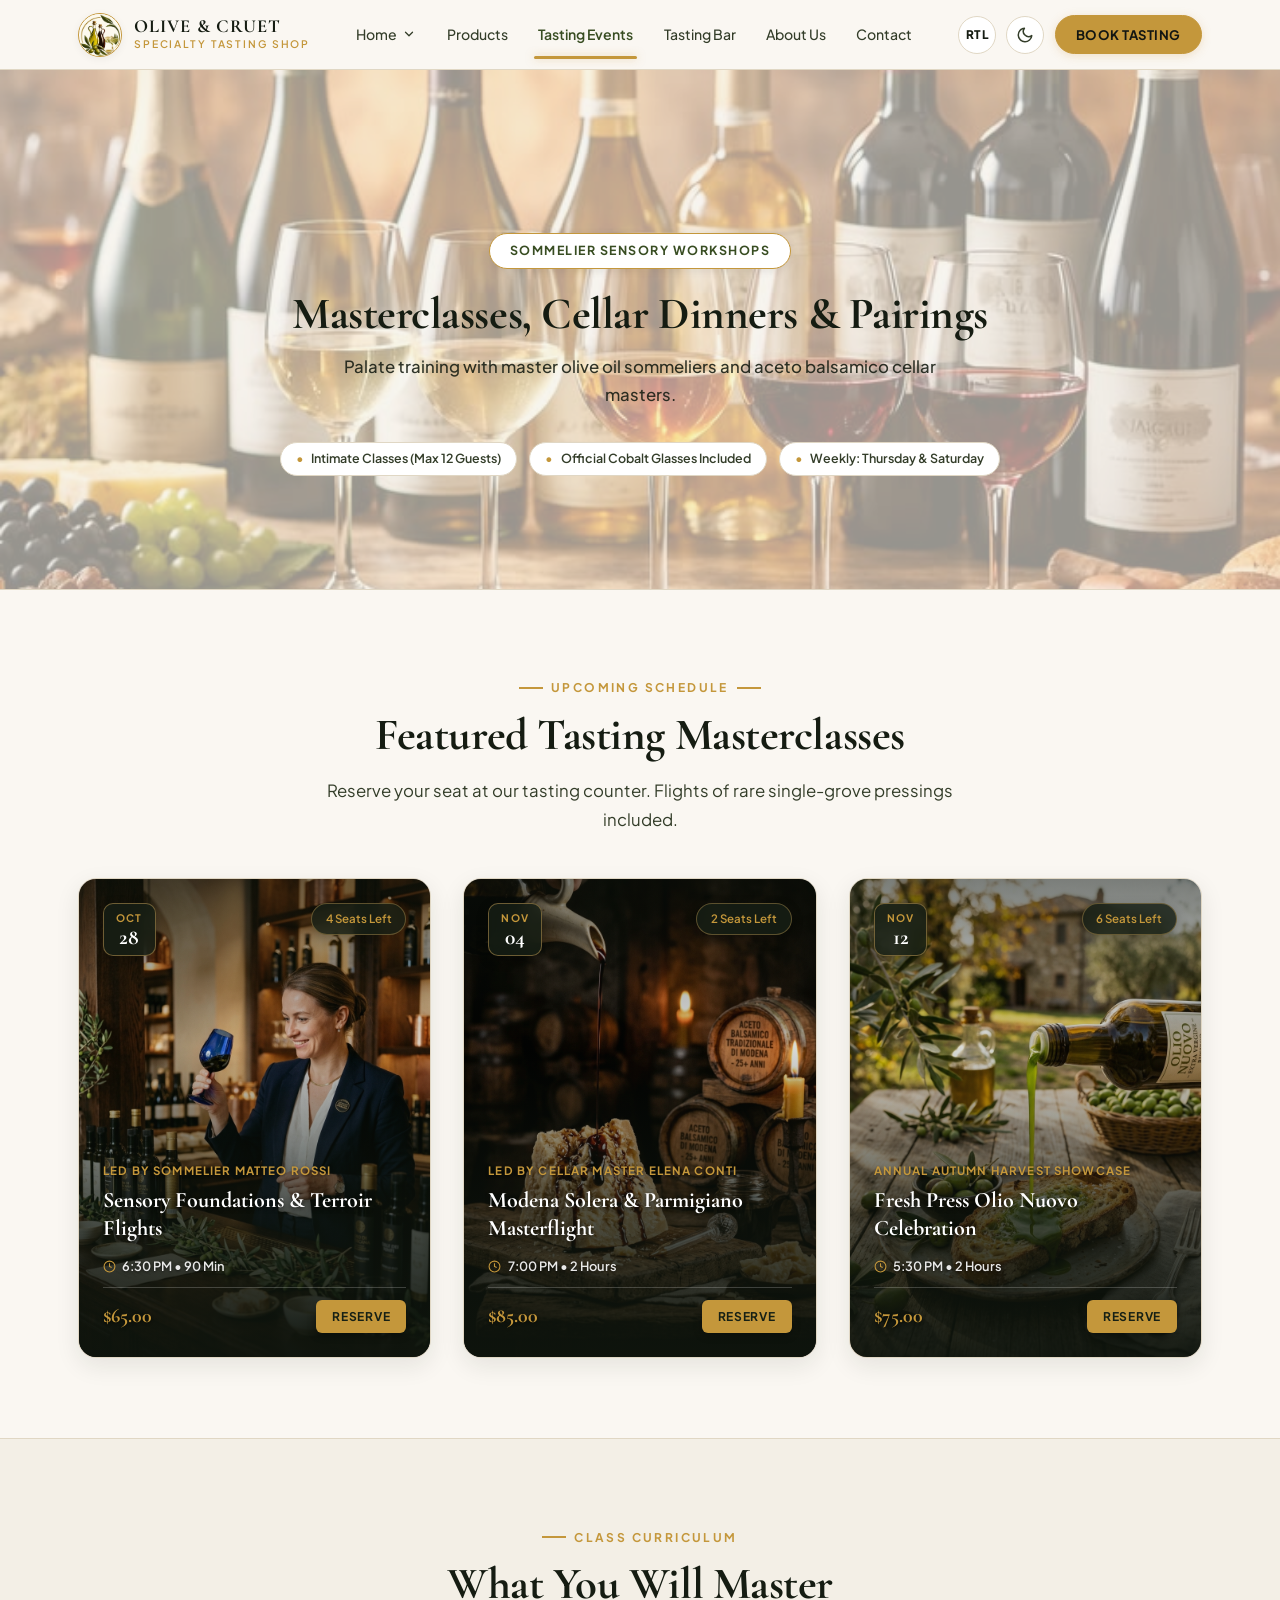
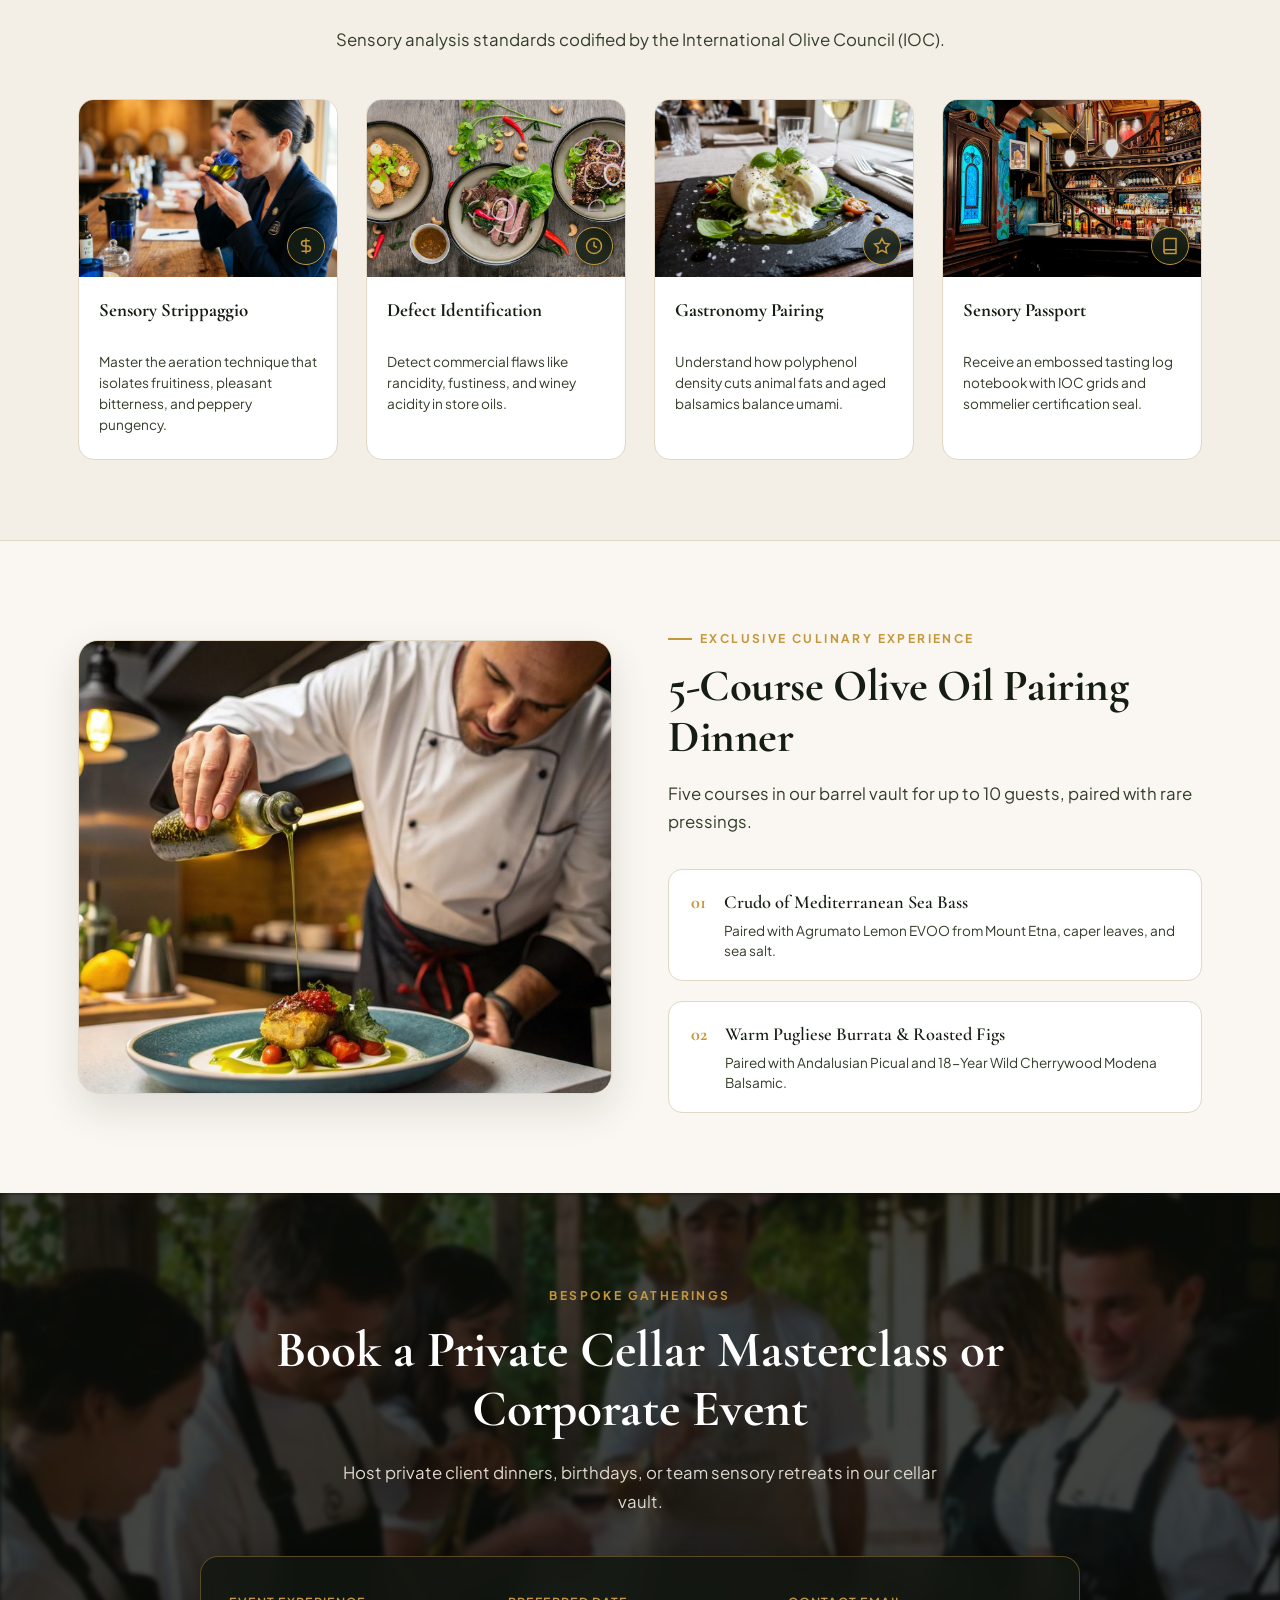
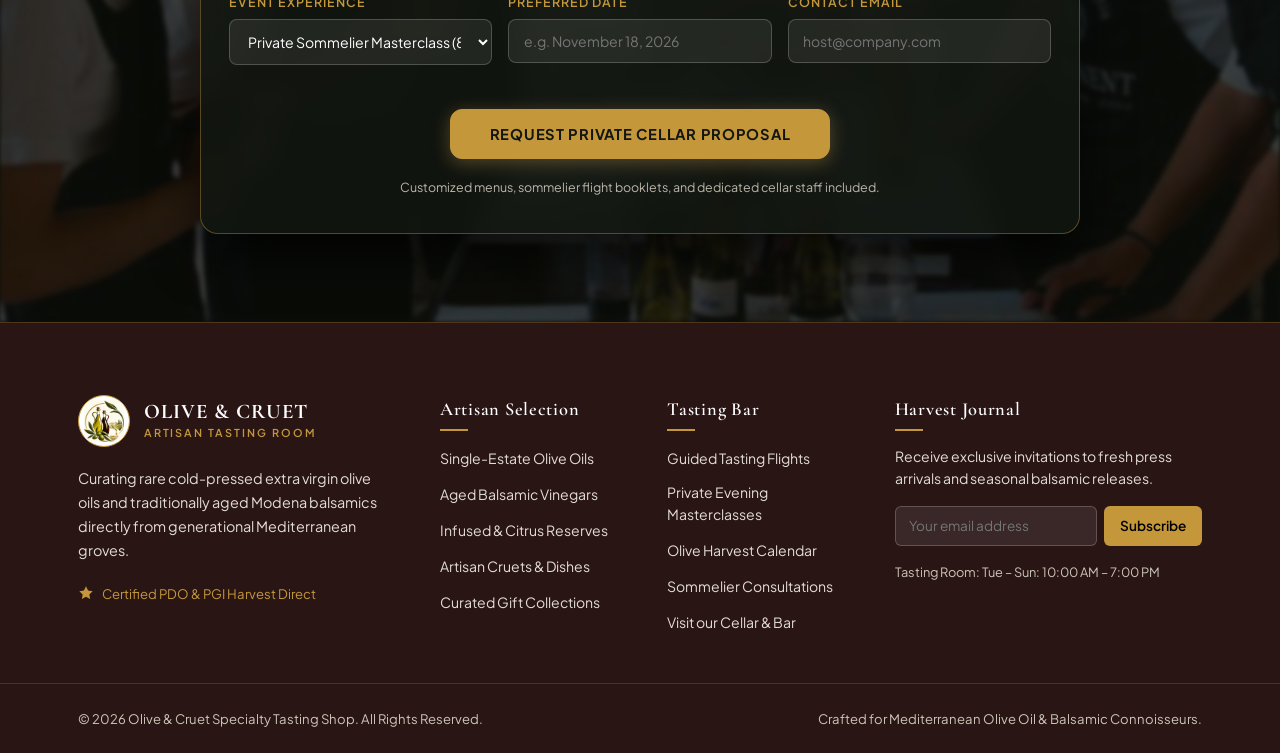
==== events.html @ c1eed07d "first commit" ====
<!DOCTYPE html>
<html lang="en" dir="ltr">

<head>
  <meta charset="UTF-8">
  <meta name="viewport" content="width=device-width, initial-scale=1.0">
  <title>Tasting Events &amp; Masterclasses | Olive &amp; Cruet</title>
  <meta name="description"
    content="Join guided olive oil sommelier sensory masterclasses, cellar dinners, and private balsamic cask pairings at Olive &amp; Cruet.">
  <link rel="icon" type="image/png" href="assets/images/icons/logo.png">

  <!-- Core & Responsive Stylesheets (No Inline Styles) -->
  <link rel="stylesheet" href="assets/css/style.css">
  <link rel="stylesheet" href="assets/css/responsive.css">
</head>

<body>

  <!-- ======================================================================
       BRANDED PAGE LOADER
       ====================================================================== -->
  <div id="page-loader" aria-hidden="true">
    <div class="loader-emblem">
      <div class="loader-emblem-inner">
        <img src="assets/images/icons/logo.png" alt="Olive &amp; Cruet Crest">
      </div>
    </div>
    <div class="loader-text">Olive &amp; Cruet</div>
    <div class="loader-progress-bar">
      <div class="loader-progress-fill"></div>
    </div>
  </div>

  <!-- ======================================================================
       FIXED COMPACT HEADER (Single-Line Desktop, Never Scrolls Away)
       ====================================================================== -->
  <header class="site-header" id="site-header">
    <div class="container-custom header-inner">

      <!-- Brand Logo & Identity -->
      <a href="index.html" class="brand-link" aria-label="Olive and Cruet Home">
        <div class="brand-crest">
          <img src="assets/images/icons/logo.png" alt="Olive &amp; Cruet Artisans Logo">
        </div>
        <div class="brand-text">
          <span class="brand-title">Olive &amp; Cruet</span>
          <span class="brand-subtitle">Specialty Tasting Shop</span>
        </div>
      </a>

      <!-- Primary Desktop Navigation (Exactly 6 Nav Items) -->
      <nav class="desktop-nav" aria-label="Primary Navigation">
        <ul class="nav-menu">

          <!-- 1. Home (Click-Only Dropdown) -->
          <li class="nav-item">
            <button type="button" class="nav-link" id="home-dropdown-toggle" aria-haspopup="true" aria-expanded="false">
              <span>Home</span>
              <svg class="nav-chevron" viewBox="0 0 24 24" fill="none" aria-hidden="true">
                <path d="M6 9l6 6 6-6" stroke-linecap="round" stroke-linejoin="round" />
              </svg>
            </button>
            <div class="home-dropdown" id="home-dropdown-menu" role="menu">
              <a href="index.html" class="home-dropdown-item" role="menuitem">Home 1 — Tasting Bar</a>
              <a href="home-2.html" class="home-dropdown-item" role="menuitem">Home 2 — Estate Reserve</a>
            </div>
          </li>

          <!-- 2. Products -->
          <li class="nav-item">
            <a href="products.html" class="nav-link">Products</a>
          </li>

          <!-- 3. Tasting Events (Active) -->
          <li class="nav-item active">
            <a href="events.html" class="nav-link active">Tasting Events</a>
          </li>

          <!-- 4. Tasting Bar Experience -->
          <li class="nav-item">
            <a href="tasting-bar.html" class="nav-link">Tasting Bar</a>
          </li>

          <!-- 5. About Us -->
          <li class="nav-item">
            <a href="about.html" class="nav-link">About Us</a>
          </li>

          <!-- 6. Contact -->
          <li class="nav-item">
            <a href="contact.html" class="nav-link">Contact</a>
          </li>

        </ul>
      </nav>

      <!-- Action & Utility Controls Group -->
      <div class="header-actions">

        <!-- RTL / LTR Toggle -->
        <button type="button" class="util-btn rtl-toggle" aria-label="Switch Direction" title="Toggle RTL/LTR">
          <span class="rtl-text-indicator">RTL</span>
        </button>

        <!-- Dark Mode Toggle (#000000 Pitch Black) -->
        <button type="button" class="util-btn theme-toggle" aria-label="Toggle dark mode"
          title="Toggle Dark/Light Mode">
          <svg class="dark-icon" viewBox="0 0 24 24" aria-hidden="true">
            <circle cx="12" cy="12" r="5" stroke-linecap="round" />
            <path
              d="M12 1v2m0 18v2M4.22 4.22l1.42 1.42m12.72 12.72l1.42 1.42M1 12h2m18 0h2M4.22 19.78l1.42-1.42M18.36 5.64l1.42-1.42"
              stroke-linecap="round" />
          </svg>
          <svg class="light-icon" viewBox="0 0 24 24" aria-hidden="true">
            <path d="M21 12.79A9 9 0 1 1 11.21 3 7 7 0 0 0 21 12.79z" stroke-linecap="round" stroke-linejoin="round" />
          </svg>
        </button>

        <!-- Book Tasting Header CTA Button -->
        <a href="tasting-bar.html#reserve-stool" class="header-cta-btn">
          <span>Book Tasting</span>
        </a>

        <!-- Mobile Menu Toggle Button -->
        <button type="button" class="menu-toggle-btn" id="menu-toggle" aria-label="Open mobile menu"
          aria-expanded="false">
          <svg viewBox="0 0 24 24" fill="none" aria-hidden="true">
            <path d="M4 6h16M4 12h16M4 18h16" stroke-linecap="round" stroke-linejoin="round" />
          </svg>
        </button>

      </div>

    </div>
  </header>

  <!-- ======================================================================
       MOBILE OFF-CANVAS DRAWER
       ====================================================================== -->
  <div class="mobile-backdrop" id="mobile-backdrop" aria-hidden="true"></div>
  <aside class="mobile-drawer" id="mobile-drawer" aria-label="Mobile Navigation">

    <div class="drawer-header">
      <a href="index.html" class="drawer-brand">
        <div class="drawer-brand-crest">
          <img src="assets/images/icons/logo.png" alt="Olive &amp; Cruet Logo">
        </div>
        <div class="drawer-brand-text">
          <span class="drawer-brand-title">Olive &amp; Cruet</span>
          <span class="drawer-brand-sub">Specialty Tasting Shop</span>
        </div>
      </a>
      <button type="button" class="drawer-close-btn" id="drawer-close" aria-label="Close menu">
        <svg viewBox="0 0 24 24" fill="none" aria-hidden="true">
          <path d="M18 6L6 18M6 6l12 12" stroke-linecap="round" stroke-linejoin="round" />
        </svg>
      </button>
    </div>

    <div class="drawer-controls">
      <div class="drawer-ctrl-item">
        <span>Dark Theme</span>
        <button type="button" class="util-btn theme-toggle" aria-label="Toggle dark mode">
          <svg class="dark-icon" viewBox="0 0 24 24">
            <circle cx="12" cy="12" r="5" />
            <path
              d="M12 1v2m0 18v2M4.22 4.22l1.42 1.42m12.72 12.72l1.42 1.42M1 12h2m18 0h2M4.22 19.78l1.42-1.42M18.36 5.64l1.42-1.42" />
          </svg>
          <svg class="light-icon" viewBox="0 0 24 24">
            <path d="M21 12.79A9 9 0 1 1 11.21 3 7 7 0 0 0 21 12.79z" />
          </svg>
        </button>
      </div>

      <div class="drawer-ctrl-item">
        <span>RTL / LTR</span>
        <button type="button" class="util-btn rtl-toggle" aria-label="Toggle direction">
          <span class="rtl-text-indicator">RTL</span>
        </button>
      </div>
    </div>

    <nav class="drawer-nav">
      <ul class="drawer-menu">
        <li>
          <button type="button" class="drawer-link drawer-accordion-btn" id="mobile-home-accordion"
            aria-expanded="false">
            <span>Home</span>
            <svg viewBox="0 0 24 24" fill="none">
              <path d="M6 9l6 6 6-6" stroke-linecap="round" stroke-linejoin="round" />
            </svg>
          </button>
          <ul class="drawer-sublist" id="mobile-home-sub">
            <li><a href="index.html" class="drawer-sublink">Home 1 — Tasting Bar</a></li>
            <li><a href="home-2.html" class="drawer-sublink">Home 2 — Estate Reserve</a></li>
          </ul>
        </li>

        <li><a href="products.html" class="drawer-link">Products</a></li>
        <li><a href="events.html" class="drawer-link active">Tasting Events</a></li>
        <li><a href="tasting-bar.html" class="drawer-link">Tasting Bar</a></li>
        <li><a href="about.html" class="drawer-link">About Us</a></li>
        <li><a href="contact.html" class="drawer-link">Contact</a></li>
      </ul>
    </nav>

    <div class="drawer-footer">
      <a href="tasting-bar.html#reserve-stool" class="drawer-cta-btn">
        <span>Book a Tasting Flight</span>
      </a>
    </div>

  </aside>

  <!-- ======================================================================
       MAIN CONTENT: EXACTLY 5 MAIN CONTENT SECTIONS (INNER PAGE 02)
       ====================================================================== -->
  <main id="main-content">

    <!-- --------------------------------------------------------------------
         SECTION 1: EVENTS HERO & CALENDAR ANCHOR
         -------------------------------------------------------------------- -->
    <section class="events-hero-section" id="events-hero">
      <div class="events-hero-bg" aria-hidden="true"></div>

      <div class="container-custom events-hero-content">
        <span class="section-eyebrow">Sommelier Sensory Workshops</span>
        <h1 class="section-heading" style="margin-bottom: 0.75rem;">
          Masterclasses, Cellar Dinners &amp; Pairings
        </h1>
        <p class="section-lead" style="margin: 0 auto;">
          Palate training with master olive oil sommeliers and aceto balsamico cellar masters.
        </p>

        <div class="events-schedule-pill-group">
          <div class="schedule-badge-chip">
            <span style="color: var(--gold-accent);">&bull;</span>
            <span>Intimate Classes (Max 12 Guests)</span>
          </div>
          <div class="schedule-badge-chip">
            <span style="color: var(--gold-accent);">&bull;</span>
            <span>Official Cobalt Glasses Included</span>
          </div>
          <div class="schedule-badge-chip">
            <span style="color: var(--gold-accent);">&bull;</span>
            <span>Weekly: Thursday &amp; Saturday</span>
          </div>
        </div>
      </div>
    </section>

    <!-- --------------------------------------------------------------------
         SECTION 2: UPCOMING MASTERCLASS LINEUP (3 Event Date Cards)
         -------------------------------------------------------------------- -->
    <section class="events-lineup-section section-padding" id="masterclasses">
      <div class="container-custom">

        <div class="section-title-wrap">
          <span class="section-eyebrow">Upcoming Schedule</span>
          <h2 class="section-heading">Featured Tasting Masterclasses</h2>
          <p class="section-lead">
            Reserve your seat at our tasting counter. Flights of rare single-grove pressings included.
          </p>
        </div>

        <div class="event-cards-grid">

          <!-- Event 1: Sommelier Foundations -->
          <article class="event-master-card">
            <div class="event-card-bg-wrap">
              <img src="assets/images/sections/event_sommelier_flight.jpg"
                alt="Certified sommelier holding cobalt blue tasting glass at wooden bar" class="event-card-bg-img"
                loading="lazy">
              <div class="event-card-overlay-shade" aria-hidden="true"></div>
            </div>

            <div class="event-card-top-row">
              <div class="event-date-pill">
                <span class="event-date-month">OCT</span>
                <span class="event-date-day">28</span>
              </div>
              <span class="event-seats-pill">4 Seats Left</span>
            </div>

            <div class="event-card-body">
              <span class="event-instructor-tag">Led by Sommelier Matteo Rossi</span>
              <h3 class="event-card-title">Sensory Foundations &amp; Terroir Flights</h3>
              <div class="event-card-meta-row">
                <span class="event-meta-time">
                  <svg viewBox="0 0 24 24" width="13" height="13" fill="none" stroke="currentColor" stroke-width="2" aria-hidden="true">
                    <circle cx="12" cy="12" r="10"/>
                    <path d="M12 6v6l4 2"/>
                  </svg>
                  6:30 PM &bull; 90 Min
                </span>
              </div>
              <div class="event-card-action-bar">
                <span class="event-price-val">$65.00</span>
                <a href="tasting-bar.html#reserve-stool" class="event-action-btn">Reserve</a>
              </div>
            </div>
          </article>

          <!-- Event 2: Modena Balsamic Battery Dinner -->
          <article class="event-master-card">
            <div class="event-card-bg-wrap">
              <img src="assets/images/sections/event_solera_parmigiano.jpg"
                alt="Traditional 25 year aged Modena balsamic drizzled on Parmigiano Reggiano" class="event-card-bg-img"
                loading="lazy">
              <div class="event-card-overlay-shade" aria-hidden="true"></div>
            </div>

            <div class="event-card-top-row">
              <div class="event-date-pill">
                <span class="event-date-month">NOV</span>
                <span class="event-date-day">04</span>
              </div>
              <span class="event-seats-pill">2 Seats Left</span>
            </div>

            <div class="event-card-body">
              <span class="event-instructor-tag">Led by Cellar Master Elena Conti</span>
              <h3 class="event-card-title">Modena Solera &amp; Parmigiano Masterflight</h3>
              <div class="event-card-meta-row">
                <span class="event-meta-time">
                  <svg viewBox="0 0 24 24" width="13" height="13" fill="none" stroke="currentColor" stroke-width="2" aria-hidden="true">
                    <circle cx="12" cy="12" r="10"/>
                    <path d="M12 6v6l4 2"/>
                  </svg>
                  7:00 PM &bull; 2 Hours
                </span>
              </div>
              <div class="event-card-action-bar">
                <span class="event-price-val">$85.00</span>
                <a href="tasting-bar.html#reserve-stool" class="event-action-btn">Reserve</a>
              </div>
            </div>
          </article>

          <!-- Event 3: Early Harvest Fresh Press Festival -->
          <article class="event-master-card">
            <div class="event-card-bg-wrap">
              <img src="assets/images/sections/event_olio_nuovo_harvest.jpg"
                alt="Vibrant emerald green freshly pressed Olio Nuovo pouring on rustic bread" class="event-card-bg-img"
                loading="lazy">
              <div class="event-card-overlay-shade" aria-hidden="true"></div>
            </div>

            <div class="event-card-top-row">
              <div class="event-date-pill">
                <span class="event-date-month">NOV</span>
                <span class="event-date-day">12</span>
              </div>
              <span class="event-seats-pill">6 Seats Left</span>
            </div>

            <div class="event-card-body">
              <span class="event-instructor-tag">Annual Autumn Harvest Showcase</span>
              <h3 class="event-card-title">Fresh Press Olio Nuovo Celebration</h3>
              <div class="event-card-meta-row">
                <span class="event-meta-time">
                  <svg viewBox="0 0 24 24" width="13" height="13" fill="none" stroke="currentColor" stroke-width="2" aria-hidden="true">
                    <circle cx="12" cy="12" r="10"/>
                    <path d="M12 6v6l4 2"/>
                  </svg>
                  5:30 PM &bull; 2 Hours
                </span>
              </div>
              <div class="event-card-action-bar">
                <span class="event-price-val">$75.00</span>
                <a href="tasting-bar.html#reserve-stool" class="event-action-btn">Reserve</a>
              </div>
            </div>
          </article>

        </div>

      </div>
    </section>

    <!-- --------------------------------------------------------------------
         SECTION 3: SENSORY MASTERCLASS PILLARS (4-Column Experience)
         -------------------------------------------------------------------- -->
    <section class="curriculum-section section-padding" id="sensory-pillars">
      <div class="container-custom">

        <div style="text-align: center; max-width: 720px; margin: 0 auto 1.5rem;">
          <span class="section-eyebrow">Class Curriculum</span>
          <h2 class="section-heading">What You Will Master</h2>
          <p class="section-lead" style="margin: 0 auto;">
            Sensory analysis standards codified by the International Olive Council (IOC).
          </p>
        </div>

        <div class="curriculum-grid-4">

          <div class="pillar-card">
            <div class="pillar-card-media">
              <img src="assets/images/sections/curriculum_strippaggio.jpg"
                alt="Sommelier performing strippaggio sensory aeration technique" class="pillar-card-img"
                loading="lazy">
              <div class="pillar-icon-box" aria-hidden="true">
                <svg viewBox="0 0 24 24" width="18" height="18" fill="none" stroke="currentColor" stroke-width="2">
                  <path d="M12 2v20M17 5H9.5a3.5 3.5 0 0 0 0 7h5a3.5 3.5 0 0 1 0 7H6" />
                </svg>
              </div>
            </div>
            <div class="pillar-card-content">
              <h3 class="pillar-title">Sensory Strippaggio</h3>
              <p class="pillar-desc">
                Master the aeration technique that isolates fruitiness, pleasant bitterness, and peppery pungency.
              </p>
            </div>
          </div>

          <div class="pillar-card">
            <div class="pillar-card-media">
              <img src="assets/images/sections/bar_cobalt_blue_glasses.jpg"
                alt="IOC official cobalt blue tasting glasses for olive oil defect analysis" class="pillar-card-img"
                loading="lazy">
              <div class="pillar-icon-box" aria-hidden="true">
                <svg viewBox="0 0 24 24" width="18" height="18" fill="none" stroke="currentColor" stroke-width="2">
                  <circle cx="12" cy="12" r="10" />
                  <path d="M12 6v6l4 2" />
                </svg>
              </div>
            </div>
            <div class="pillar-card-content">
              <h3 class="pillar-title">Defect Identification</h3>
              <p class="pillar-desc">
                Detect commercial flaws like rancidity, fustiness, and winey acidity in store oils.
              </p>
            </div>
          </div>

          <div class="pillar-card">
            <div class="pillar-card-media">
              <img src="assets/images/sections/pairing_burrata_evoo.jpg"
                alt="Gourmet burrata with cold pressed extra virgin olive oil drizzle" class="pillar-card-img"
                loading="lazy">
              <div class="pillar-icon-box" aria-hidden="true">
                <svg viewBox="0 0 24 24" width="18" height="18" fill="none" stroke="currentColor" stroke-width="2">
                  <path
                    d="M12 2l3.09 6.26L22 9.27l-5 4.87 1.18 6.88L12 17.77l-6.18 3.25L7 14.14 2 9.27l6.91-1.01L12 2z" />
                </svg>
              </div>
            </div>
            <div class="pillar-card-content">
              <h3 class="pillar-title">Gastronomy Pairing</h3>
              <p class="pillar-desc">
                Understand how polyphenol density cuts animal fats and aged balsamics balance umami.
              </p>
            </div>
          </div>

          <div class="pillar-card">
            <div class="pillar-card-media">
              <img src="assets/images/sections/contact_sommelier_desk.jpg"
                alt="Sommelier tasting desk with official evaluation notebook and log" class="pillar-card-img"
                loading="lazy">
              <div class="pillar-icon-box" aria-hidden="true">
                <svg viewBox="0 0 24 24" width="18" height="18" fill="none" stroke="currentColor" stroke-width="2">
                  <path d="M4 19.5A2.5 2.5 0 0 1 6.5 17H20" />
                  <path d="M6.5 2H20v20H6.5A2.5 2.5 0 0 1 4 19.5v-15A2.5 2.5 0 0 1 6.5 2z" />
                </svg>
              </div>
            </div>
            <div class="pillar-card-content">
              <h3 class="pillar-title">Sensory Passport</h3>
              <p class="pillar-desc">
                Receive an embossed tasting log notebook with IOC grids and sommelier certification seal.
              </p>
            </div>
          </div>

        </div>

      </div>
    </section>

    <!-- --------------------------------------------------------------------
         SECTION 4: PRIVATE CELLAR CHEF TABLE (Split Gastronomic)
         -------------------------------------------------------------------- -->
    <section class="chef-table-section section-padding" id="chef-table">
      <div class="container-custom">
        <div class="chef-table-split">

          <div class="chef-table-photo-frame">
            <img src="assets/images/sections/p24.jpg" alt="Chef preparing olive oil pairing dish at private counter">
          </div>

          <div>
            <span class="section-eyebrow">Exclusive Culinary Experience</span>
            <h2 class="section-heading">5-Course Olive Oil Pairing Dinner</h2>
            <p class="section-lead">
              Five courses in our barrel vault for up to 10 guests, paired with rare pressings.
            </p>

            <div class="chef-courses-list">

              <div class="course-item">
                <div class="course-num">01</div>
                <div>
                  <h3 class="course-dish-name">Crudo of Mediterranean Sea Bass</h3>
                  <p class="course-pairing-note">
                    Paired with Agrumato Lemon EVOO from Mount Etna, caper leaves, and sea salt.
                  </p>
                </div>
              </div>

              <div class="course-item">
                <div class="course-num">02</div>
                <div>
                  <h3 class="course-dish-name">Warm Pugliese Burrata &amp; Roasted Figs</h3>
                  <p class="course-pairing-note">
                    Paired with Andalusian Picual and 18-Year Wild Cherrywood Modena Balsamic.
                  </p>
                </div>
              </div>


            </div>
          </div>

        </div>
      </div>
    </section>

    <!-- --------------------------------------------------------------------
         SECTION 5: PRIVATE CELLAR EVENT BOOKING (Mandatory CTA)
         -------------------------------------------------------------------- -->
    <section class="private-event-cta-section" id="private-booking">
      <div class="private-event-bg" aria-hidden="true"></div>

      <div class="container-custom">
        <div class="cask-cta-container">

          <span class="cask-cta-badge">Bespoke Gatherings</span>
          <h2 class="cask-cta-title">Book a Private Cellar Masterclass or Corporate Event</h2>
          <p class="cask-cta-lead">
            Host private client dinners, birthdays, or team sensory retreats in our cellar vault.
          </p>

          <div class="cask-cta-box">
            <form
              onsubmit="event.preventDefault(); alert('Private Event Enquiry Received! Our Event Director will reach out within 24 hours with custom menu proposals.');">
              <div class="booking-form-grid">

                <div class="booking-field-group">
                  <label class="booking-label" for="event-type">Event Experience</label>
                  <select id="event-type" class="booking-select" required>
                    <option value="private-class" selected>Private Sommelier Masterclass (8–14 Guests)</option>
                    <option value="chef-dinner">5-Course Cellar Pairing Dinner (6–10 Guests)</option>
                    <option value="corporate">Corporate Team Tasting Reception (15–30 Guests)</option>
                  </select>
                </div>

                <div class="booking-field-group">
                  <label class="booking-label" for="event-date">Preferred Date</label>
                  <input type="text" id="event-date" class="booking-input" placeholder="e.g. November 18, 2026"
                    required>
                </div>

                <div class="booking-field-group">
                  <label class="booking-label" for="event-contact">Contact Email</label>
                  <input type="email" id="event-contact" class="booking-input" placeholder="host@company.com" required>
                </div>

              </div>

              <button type="submit" class="cta-reserve-btn">
                Request Private Cellar Proposal
              </button>
            </form>

            <p class="cta-guarantee-note">
              Customized menus, sommelier flight booklets, and dedicated cellar staff included.
            </p>
          </div>

        </div>
      </div>
    </section>

  </main>

  <!-- ======================================================================
       SHARED FOOTER
       ====================================================================== -->
  <footer class="site-footer">
    <div class="footer-top">
      <div class="container-custom footer-grid">

        <!-- Brand Story -->
        <div class="footer-brand">
          <a href="index.html" class="footer-brand-logo">
            <div class="footer-crest">
              <img src="assets/images/icons/logo.png" alt="Olive &amp; Cruet Artisans">
            </div>
            <div>
              <div class="footer-brand-title">Olive &amp; Cruet</div>
              <div class="footer-brand-sub">Artisan Tasting Room</div>
            </div>
          </a>
          <p class="footer-desc">
            Curating rare cold-pressed extra virgin olive oils and traditionally aged Modena balsamics directly from
            generational Mediterranean groves.
          </p>
          <div class="footer-badge">
            <svg viewBox="0 0 24 24" width="16" height="16" fill="currentColor">
              <path d="M12 2l3.09 6.26L22 9.27l-5 4.87 1.18 6.88L12 17.77l-6.18 3.25L7 14.14 2 9.27l6.91-1.01L12 2z" />
            </svg>
            <span>Certified PDO &amp; PGI Harvest Direct</span>
          </div>
        </div>

        <!-- Quick Links -->
        <div>
          <h4 class="footer-col-title">Artisan Selection</h4>
          <ul class="footer-links">
            <li><a href="products.html">Single-Estate Olive Oils</a></li>
            <li><a href="products.html">Aged Balsamic Vinegars</a></li>
            <li><a href="products.html">Infused &amp; Citrus Reserves</a></li>
            <li><a href="products.html">Artisan Cruets &amp; Dishes</a></li>
            <li><a href="products.html">Curated Gift Collections</a></li>
          </ul>
        </div>

        <!-- Tasting Bar & Hours -->
        <div>
          <h4 class="footer-col-title">Tasting Bar</h4>
          <ul class="footer-links">
            <li><a href="tasting-bar.html">Guided Tasting Flights</a></li>
            <li><a href="events.html">Private Evening Masterclasses</a></li>
            <li><a href="about.html">Olive Harvest Calendar</a></li>
            <li><a href="contact.html">Sommelier Consultations</a></li>
            <li><a href="contact.html">Visit our Cellar &amp; Bar</a></li>
          </ul>
        </div>

        <!-- Newsletter & Hours -->
        <div class="footer-newsletter">
          <h4 class="footer-col-title">Harvest Journal</h4>
          <p>Receive exclusive invitations to fresh press arrivals and seasonal balsamic releases.</p>
          <form class="newsletter-form"
            onsubmit="event.preventDefault(); alert('Thank you for subscribing to our Harvest Journal!');">
            <input type="email" class="newsletter-input" placeholder="Your email address" required
              aria-label="Email Address">
            <button type="submit" class="newsletter-btn">Subscribe</button>
          </form>
          <p style="margin-top: 1rem; font-size: 0.8rem; color: #CBC5B8;">
            Tasting Room: Tue – Sun: 10:00 AM – 7:00 PM
          </p>
        </div>

      </div>
    </div>

    <!-- Bottom Bar -->
    <div class="footer-bottom">
      <div class="container-custom footer-bottom-inner">
        <p class="footer-copy">
          &copy; 2026 Olive &amp; Cruet Specialty Tasting Shop. All Rights Reserved.
        </p>
        <p class="footer-copy">
          Crafted for Mediterranean Olive Oil &amp; Balsamic Connoisseurs.
        </p>
      </div>
    </div>
  </footer>

  <!-- ======================================================================
       SCROLL TO TOP FLOATING BUTTON
       ====================================================================== -->
  <button type="button" id="scroll-top" aria-label="Scroll back to top">
    <svg viewBox="0 0 24 24" fill="none">
      <path d="M18 15l-6-6-6 6" stroke-linecap="round" stroke-linejoin="round" />
    </svg>
  </button>

  <!-- ======================================================================
       LOGIN & REGISTRATION MODAL
       ====================================================================== -->
  <div class="modal-overlay" id="login-modal" aria-hidden="true" role="dialog" aria-modal="true">
    <div class="modal-card">
      <button type="button" class="modal-close-btn" id="modal-close-btn" aria-label="Close dialog">
        <svg viewBox="0 0 24 24" fill="none" width="18" height="18" stroke="currentColor" stroke-width="2.2">
          <path d="M18 6L6 18M6 6l12 12" stroke-linecap="round" stroke-linejoin="round" />
        </svg>
      </button>

      <div class="modal-header">
        <div class="modal-logo">
          <img src="assets/images/icons/logo.png" alt="Olive &amp; Cruet Logo">
        </div>
        <h3 class="modal-title">Connoisseur Club</h3>
        <p class="modal-subtitle">Sign in to book private tastings and access member reserves</p>
      </div>

      <form class="modal-form">
        <div class="form-group">
          <label class="form-label" for="login-email">Email Address</label>
          <input type="email" id="login-email" class="form-input" placeholder="connoisseur@oliveandcruet.com" required>
        </div>
        <div class="form-group">
          <label class="form-label" for="login-password">Password</label>
          <input type="password" id="login-password" class="form-input" placeholder="••••••••" required>
        </div>
        <button type="submit" class="modal-submit-btn">Sign In to Account</button>
      </form>

      <div class="modal-switch">
        Don't have an account? <a href="#"
          onclick="event.preventDefault(); alert('Registration portal opened. You can now create your member profile.');">Register
          here</a>
      </div>
    </div>
  </div>

  <!-- Shared Javascript (No inline scripts) -->
  <script src="assets/js/main.js"></script>
</body>

</html>
---- assets/css/style.css ----
/* ==========================================================================
   SPECIALTY OLIVE OIL & VINEGAR TASTING SHOP
   Global Design System & Core Stylesheet
   ========================================================================== */

@import url('https://fonts.googleapis.com/css2?family=Cormorant+Garamond:ital,wght@0,400;0,500;0,600;0,700;1,400&family=Plus+Jakarta+Sans:wght@300;400;500;600;700&display=swap');

:root {
  /* Mediterranean Artisanal Palette */
  --bg-primary: #FAF7F2;
  --bg-surface: #FFFFFF;
  --bg-elevated: #F3EFE6;
  --bg-header: rgba(250, 247, 242, 0.94);
  --bg-header-scrolled: rgba(255, 255, 255, 0.98);

  /* High-Contrast Bright Readable Text */
  --text-primary: #151C12;
  --text-secondary: #333D29;
  --text-muted: #58634E;
  --text-bright: #0D130B;

  --olive-primary: #384D22;
  --olive-light: #526E33;
  --olive-dark: #243315;
  --olive-glow: rgba(56, 77, 34, 0.2);

  --gold-accent: #C4973B;
  --gold-hover: #D4A843;
  --gold-light: #DFC07A;
  --gold-dark: #9F7624;
  --gold-glow: rgba(196, 151, 59, 0.25);

  --balsamic-deep: #2A1515;
  --balsamic-wine: #481F24;

  --border-light: #E0D7C4;
  --border-subtle: #EBE4D5;

  --shadow-sm: 0 2px 8px rgba(21, 28, 18, 0.06);
  --shadow-md: 0 8px 24px rgba(21, 28, 18, 0.09);
  --shadow-lg: 0 16px 40px rgba(21, 28, 18, 0.12);

  --header-height: 70px;
  --transition-fast: 0.2s cubic-bezier(0.16, 1, 0.3, 1);
  --transition-smooth: 0.35s cubic-bezier(0.16, 1, 0.3, 1);

  --font-serif: 'Cormorant Garamond', Georgia, serif;
  --font-sans: 'Plus Jakarta Sans', system-ui, -apple-system, sans-serif;
}

/* --------------------------------------------------------------------------
   DARK MODE (#000000 Strict Pitch-Black Rule)
   High contrast, ultra-bright text
   -------------------------------------------------------------------------- */
html.dark {
  --bg-primary: #000000;
  --bg-surface: #090909;
  --bg-elevated: #141414;
  --bg-header: rgba(0, 0, 0, 0.94);
  --bg-header-scrolled: rgba(0, 0, 0, 0.98);

  --text-primary: #FFFFFF;
  --text-secondary: #E8E5DD;
  --text-muted: #BCB7AA;
  --text-bright: #FFFFFF;

  --olive-primary: #80A850;
  --olive-light: #9BC468;
  --olive-dark: #5F8335;
  --olive-glow: rgba(128, 168, 80, 0.3);

  --gold-accent: #E5B450;
  --gold-hover: #F2D288;
  --gold-light: #F2D288;
  --gold-dark: #C4952D;
  --gold-glow: rgba(229, 180, 80, 0.3);

  --balsamic-deep: #140909;
  --balsamic-wine: #5F2A30;

  --border-light: #282828;
  --border-subtle: #1C1C1C;

  --shadow-sm: 0 2px 8px rgba(0, 0, 0, 0.7);
  --shadow-md: 0 8px 24px rgba(0, 0, 0, 0.85);
  --shadow-lg: 0 16px 40px rgba(0, 0, 0, 0.98);
}

/* --------------------------------------------------------------------------
   CSS Reset & Base
   -------------------------------------------------------------------------- */
*,
*::before,
*::after {
  box-sizing: border-box;
  margin: 0;
  padding: 0;
}

html {
  font-size: 16px;
  scroll-behavior: smooth;
  -webkit-text-size-adjust: 100%;
  background-color: var(--bg-primary);
  color: var(--text-primary);
}

body {
  font-family: var(--font-sans);
  background-color: var(--bg-primary);
  color: var(--text-primary);
  line-height: 1.6;
  min-height: 100vh;
  display: flex;
  flex-direction: column;
  overflow-x: hidden;
  transition: background-color var(--transition-smooth), color var(--transition-smooth);
}

img {
  max-width: 100%;
  height: auto;
  display: block;
}

button,
a {
  font-family: inherit;
}

/* Container Constraint — Strictly Unified across Header, Sections, and Footer */
.container-custom {
  width: 100%;
  max-width: 1180px;
  margin-left: auto;
  margin-right: auto;
  padding-left: 1.25rem;
  padding-right: 1.25rem;
}

@media (min-width: 640px) {
  .container-custom {
    padding-left: 1.5rem;
    padding-right: 1.5rem;
  }
}

@media (min-width: 1024px) {
  .container-custom {
    padding-left: 1.75rem;
    padding-right: 1.75rem;
  }
}

/* --------------------------------------------------------------------------
   BRANDED PAGE LOADER
   -------------------------------------------------------------------------- */
#page-loader {
  position: fixed;
  inset: 0;
  background-color: var(--bg-primary);
  z-index: 99999;
  display: flex;
  flex-direction: column;
  align-items: center;
  justify-content: center;
  transition: opacity 0.5s ease, visibility 0.5s ease;
}

#page-loader.loaded {
  opacity: 0;
  visibility: hidden;
  pointer-events: none;
}

.loader-emblem {
  position: relative;
  width: 110px;
  height: 110px;
  border-radius: 50%;
  padding: 6px;
  background: conic-gradient(from 0deg, var(--gold-accent), var(--olive-primary), var(--gold-accent));
  animation: loaderSpin 3s linear infinite;
  display: flex;
  align-items: center;
  justify-content: center;
}

.loader-emblem-inner {
  width: 100%;
  height: 100%;
  background-color: var(--bg-surface);
  border-radius: 50%;
  overflow: hidden;
  display: flex;
  align-items: center;
  justify-content: center;
  padding: 8px;
}

.loader-emblem img {
  width: 100%;
  height: 100%;
  object-fit: contain;
  animation: pulseLogo 2s ease-in-out infinite alternate;
}

.loader-text {
  margin-top: 1.25rem;
  font-family: var(--font-serif);
  font-size: 1.25rem;
  letter-spacing: 0.15em;
  text-transform: uppercase;
  color: var(--gold-accent);
}

.loader-progress-bar {
  width: 160px;
  height: 3px;
  background: var(--border-light);
  border-radius: 999px;
  margin-top: 0.75rem;
  overflow: hidden;
  position: relative;
}

.loader-progress-fill {
  position: absolute;
  height: 100%;
  width: 50%;
  background: linear-gradient(90deg, var(--olive-primary), var(--gold-accent));
  border-radius: 999px;
  animation: progressAnim 1.6s ease-in-out infinite;
}

@keyframes loaderSpin {
  100% {
    transform: rotate(360deg);
  }
}

@keyframes pulseLogo {
  0% {
    transform: scale(0.94);
  }

  100% {
    transform: scale(1.05);
  }
}

@keyframes progressAnim {
  0% {
    left: -50%;
    width: 30%;
  }

  50% {
    left: 30%;
    width: 60%;
  }

  100% {
    left: 100%;
    width: 40%;
  }
}

/* --------------------------------------------------------------------------
   FIXED COMPACT HEADER (Single-Line Desktop, Never Scrolls Away)
   -------------------------------------------------------------------------- */
.site-header {
  position: fixed;
  top: 0;
  left: 0;
  right: 0;
  width: 100%;
  height: var(--header-height);
  background: var(--bg-header);
  backdrop-filter: blur(14px);
  -webkit-backdrop-filter: blur(14px);
  border-bottom: 1px solid var(--border-light);
  z-index: 1000;
  transition: background-color var(--transition-fast), border-color var(--transition-fast), box-shadow var(--transition-fast);
}

.site-header.scrolled {
  background: var(--bg-header-scrolled);
  box-shadow: var(--shadow-sm);
  border-bottom-color: var(--border-subtle);
}

.header-inner {
  height: 100%;
  display: flex;
  align-items: center;
  justify-content: space-between;
  gap: 1.25rem;
}

/* Brand Identity */
.brand-link {
  display: flex;
  align-items: center;
  gap: 0.75rem;
  text-decoration: none;
  flex-shrink: 0;
}

.brand-crest {
  width: 44px;
  height: 44px;
  border-radius: 50%;
  background: var(--bg-surface);
  border: 1.5px solid var(--gold-accent);
  overflow: hidden;
  display: flex;
  align-items: center;
  justify-content: center;
  box-shadow: var(--shadow-sm);
  transition: transform var(--transition-fast);
}

.brand-link:hover .brand-crest {
  transform: scale(1.06) rotate(-3deg);
}

.brand-crest img {
  width: 100%;
  height: 100%;
  object-fit: contain;
}

.brand-text {
  display: flex;
  flex-direction: column;
}

.brand-title {
  font-family: var(--font-serif);
  font-size: 1.15rem;
  font-weight: 700;
  letter-spacing: 0.06em;
  color: var(--text-primary);
  line-height: 1.1;
  text-transform: uppercase;
  white-space: nowrap;
}

.brand-subtitle {
  font-family: var(--font-sans);
  font-size: 0.65rem;
  font-weight: 600;
  letter-spacing: 0.18em;
  color: var(--gold-accent);
  text-transform: uppercase;
  white-space: nowrap;
}

/* Primary Desktop Navigation (Single Line) */
.desktop-nav {
  display: none;
  align-items: center;
  flex-shrink: 1;
}

@media (min-width: 1120px) {
  .desktop-nav {
    display: flex;
  }
}

.nav-menu {
  display: flex;
  align-items: center;
  list-style: none;
  gap: 1.4rem;
}

.nav-item {
  position: relative;
}

.nav-link {
  font-family: var(--font-sans);
  font-size: 0.88rem;
  font-weight: 500;
  color: var(--text-secondary);
  text-decoration: none;
  padding: 0.5rem 0.25rem;
  transition: color var(--transition-fast);
  display: inline-flex;
  align-items: center;
  gap: 0.35rem;
  background: none;
  border: none;
  cursor: pointer;
  white-space: nowrap;
}

.nav-link:hover,
.nav-link.active,
.nav-item.active>.nav-link {
  color: var(--olive-primary);
  font-weight: 600;
}

.nav-link.active::after,
.nav-item.active>.nav-link::after {
  content: '';
  position: absolute;
  bottom: -5px;
  left: 0;
  right: 0;
  height: 2.5px;
  background: var(--gold-accent);
  border-radius: 2px;
  box-shadow: 0 0 8px rgba(212, 163, 89, 0.5);
}

html.dark .nav-link:hover,
html.dark .nav-link.active,
html.dark .nav-item.active>.nav-link {
  color: var(--gold-accent) !important;
}

.nav-chevron {
  width: 14px;
  height: 14px;
  stroke: currentColor;
  stroke-width: 2.2;
  transition: transform var(--transition-fast);
}

/* Home Dropdown Menu (CLICK-ONLY, Never Hover) */
.home-dropdown {
  position: absolute;
  top: calc(100% + 0.6rem);
  left: 0;
  min-width: 210px;
  background: var(--bg-surface);
  border: 1px solid var(--border-light);
  border-radius: 10px;
  box-shadow: var(--shadow-lg);
  padding: 0.5rem 0;
  opacity: 0;
  visibility: hidden;
  transform: translateY(8px);
  transition: opacity var(--transition-fast), transform var(--transition-fast), visibility var(--transition-fast);
  z-index: 1050;
}

[dir="rtl"] .home-dropdown {
  left: auto;
  right: 0;
}

.home-dropdown.is-open {
  opacity: 1;
  visibility: visible;
  transform: translateY(0);
}

.home-dropdown-item {
  display: block;
  padding: 0.65rem 1.15rem;
  font-size: 0.86rem;
  font-weight: 500;
  color: var(--text-secondary);
  text-decoration: none;
  transition: background-color var(--transition-fast), color var(--transition-fast), padding var(--transition-fast);
}

.home-dropdown-item:hover,
.home-dropdown-item.active {
  background-color: var(--bg-elevated);
  color: var(--olive-primary);
  padding-left: 1.35rem;
}

[dir="rtl"] .home-dropdown-item:hover,
[dir="rtl"] .home-dropdown-item.active {
  padding-left: 1.15rem;
  padding-right: 1.35rem;
}

html.dark .home-dropdown-item:hover,
html.dark .home-dropdown-item.active {
  color: var(--gold-accent);
}

/* Header Utilities & Action Group */
.header-actions {
  display: flex;
  align-items: center;
  gap: 0.65rem;
  flex-shrink: 0;
}

/* Icon Buttons (RTL, Dark Mode) */
.util-btn {
  width: 38px;
  height: 38px;
  border-radius: 50%;
  border: 1px solid var(--border-light);
  background: var(--bg-surface);
  color: var(--text-secondary);
  display: inline-flex;
  align-items: center;
  justify-content: center;
  cursor: pointer;
  transition: background-color var(--transition-fast), color var(--transition-fast), border-color var(--transition-fast), transform var(--transition-fast);
}

.util-btn:hover {
  background: var(--bg-elevated);
  color: var(--text-primary);
  border-color: var(--gold-accent);
  transform: translateY(-1px);
}

.util-btn.rtl-toggle {
  font-family: var(--font-sans);
  font-size: 0.74rem;
  font-weight: 800;
  letter-spacing: 0.05em;
  color: var(--text-primary);
  text-transform: uppercase;
  line-height: 1;
}

.util-btn.rtl-toggle:hover {
  color: var(--gold-accent);
}

.util-btn svg {
  width: 18px;
  height: 18px;
  stroke: currentColor;
  stroke-width: 2;
  fill: none;
}

.util-btn .dark-icon {
  display: none;
}

html.dark .util-btn .light-icon {
  display: none;
}

html.dark .util-btn .dark-icon {
  display: block;
}

/* Header CTA Action Button (Replaces Generic Login Button) */
.header-cta-btn,
.login-btn {
  display: inline-flex;
  align-items: center;
  gap: 0.45rem;
  padding: 0.52rem 1.25rem;
  background: var(--gold-accent);
  color: #121612 !important;
  font-family: var(--font-sans);
  font-size: 0.82rem;
  font-weight: 700;
  letter-spacing: 0.04em;
  text-transform: uppercase;
  border-radius: 999px;
  border: 1px solid var(--gold-accent);
  text-decoration: none;
  cursor: pointer;
  box-shadow: 0 2px 10px rgba(212, 163, 89, 0.28);
  transition: all var(--transition-fast);
  white-space: nowrap;
}

.header-cta-btn svg,
.login-btn svg {
  width: 15px;
  height: 15px;
  stroke: currentColor;
  stroke-width: 2.2;
}

.header-cta-btn:hover,
.login-btn:hover {
  background: var(--gold-hover, #D4A843);
  border-color: var(--gold-hover, #D4A843);
  color: #121612 !important;
  box-shadow: 0 4px 16px rgba(212, 163, 89, 0.45);
  transform: translateY(-1px);
}

html.dark .header-cta-btn,
html.dark .login-btn {
  background: var(--gold-accent);
  color: #000000 !important;
  border-color: var(--gold-accent);
}

html.dark .header-cta-btn:hover,
html.dark .login-btn:hover {
  background: var(--gold-hover, #F2D288);
  border-color: var(--gold-hover, #F2D288);
  color: #000000 !important;
  box-shadow: 0 4px 18px rgba(212, 163, 89, 0.55);
}

/* Mobile Drawer CTA Button */
.drawer-cta-btn,
.drawer-login-btn {
  display: inline-flex;
  align-items: center;
  justify-content: center;
  gap: 0.5rem;
  width: 100%;
  padding: 0.85rem;
  border-radius: 10px;
  background: var(--gold-accent);
  color: #121612 !important;
  font-size: 0.86rem;
  font-weight: 700;
  letter-spacing: 0.05em;
  text-transform: uppercase;
  text-decoration: none;
  border: none;
  cursor: pointer;
  box-shadow: 0 3px 12px rgba(212, 163, 89, 0.3);
  transition: all var(--transition-fast);
}

.drawer-cta-btn:hover,
.drawer-login-btn:hover {
  background: var(--gold-hover, #D4A843);
  color: #121612 !important;
}

html.dark .drawer-cta-btn,
html.dark .drawer-login-btn {
  background: var(--gold-accent);
  color: #000000 !important;
}

html.dark .drawer-cta-btn:hover,
html.dark .drawer-login-btn:hover {
  background: var(--gold-hover, #F2D288);
  color: #000000 !important;
}


/* Mobile Menu Toggle Button */
.menu-toggle-btn {
  width: 40px;
  height: 40px;
  border-radius: 8px;
  border: 1px solid var(--border-light);
  background: var(--bg-surface);
  color: var(--text-primary);
  display: inline-flex;
  align-items: center;
  justify-content: center;
  cursor: pointer;
  transition: background-color var(--transition-fast);
}

@media (min-width: 1120px) {
  .menu-toggle-btn {
    display: none;
  }
}

.menu-toggle-btn svg {
  width: 22px;
  height: 22px;
  stroke: currentColor;
  stroke-width: 2.2;
}

/* --------------------------------------------------------------------------
   MOBILE OFF-CANVAS DRAWER MENU
   -------------------------------------------------------------------------- */
.mobile-backdrop {
  position: fixed;
  inset: 0;
  background: rgba(0, 0, 0, 0.6);
  backdrop-filter: blur(4px);
  z-index: 1090;
  opacity: 0;
  visibility: hidden;
  transition: opacity var(--transition-smooth), visibility var(--transition-smooth);
}

.mobile-backdrop.is-active {
  opacity: 1;
  visibility: visible;
}

.mobile-drawer {
  position: fixed;
  top: 0;
  bottom: 0;
  right: 0;
  width: 86%;
  max-width: 360px;
  background: var(--bg-surface);
  z-index: 1100;
  transform: translateX(100%);
  transition: transform var(--transition-smooth);
  display: flex;
  flex-direction: column;
  box-shadow: var(--shadow-lg);
  overflow-y: auto;
}

[dir="rtl"] .mobile-drawer {
  right: auto;
  left: 0;
  transform: translateX(-100%);
}

.mobile-drawer.is-active {
  transform: translateX(0);
}

@media (min-width: 1120px) {
  .mobile-drawer,
  .mobile-backdrop {
    display: none !important;
    visibility: hidden !important;
    opacity: 0 !important;
    pointer-events: none !important;
  }
}

.drawer-header {
  padding: 1.15rem 1.25rem;
  border-bottom: 1px solid var(--border-light);
  display: flex;
  align-items: center;
  justify-content: space-between;
  gap: 0.75rem;
}

.drawer-brand {
  display: flex;
  align-items: center;
  gap: 0.65rem;
  text-decoration: none;
}

.drawer-brand-crest {
  width: 38px;
  height: 38px;
  border-radius: 50%;
  border: 1px solid var(--gold-accent);
  background: var(--bg-surface);
  overflow: hidden;
  flex-shrink: 0;
}

.drawer-brand-crest img {
  width: 100%;
  height: 100%;
  object-fit: contain;
}

.drawer-brand-text {
  display: flex;
  flex-direction: column;
}

.drawer-brand-title {
  font-family: var(--font-serif);
  font-size: 1.05rem;
  font-weight: 700;
  color: var(--text-primary);
  line-height: 1.1;
  text-transform: uppercase;
}

.drawer-brand-sub {
  font-size: 0.62rem;
  letter-spacing: 0.16em;
  color: var(--gold-accent);
  text-transform: uppercase;
  font-weight: 600;
}

.drawer-close-btn {
  width: 36px;
  height: 36px;
  border-radius: 50%;
  border: 1px solid var(--border-light);
  background: var(--bg-elevated);
  color: var(--text-secondary);
  display: flex;
  align-items: center;
  justify-content: center;
  cursor: pointer;
}

.drawer-close-btn svg {
  width: 20px;
  height: 20px;
  stroke: currentColor;
  stroke-width: 2.2;
}

.drawer-controls {
  padding: 0.85rem 1.25rem;
  background: var(--bg-elevated);
  border-bottom: 1px solid var(--border-light);
  display: flex;
  align-items: center;
  justify-content: space-between;
}

.drawer-ctrl-item {
  display: flex;
  align-items: center;
  gap: 0.5rem;
  font-size: 0.82rem;
  font-weight: 600;
  color: var(--text-secondary);
}

.drawer-nav {
  padding: 1.25rem;
  flex: 1;
}

.drawer-menu {
  list-style: none;
  display: flex;
  flex-direction: column;
  gap: 0.35rem;
}

.drawer-link {
  display: flex;
  align-items: center;
  justify-content: space-between;
  padding: 0.75rem 0.85rem;
  border-radius: 8px;
  color: var(--text-primary);
  font-size: 0.95rem;
  font-weight: 500;
  text-decoration: none;
  transition: background-color var(--transition-fast), color var(--transition-fast);
  background: none;
  border: none;
  width: 100%;
  text-align: left;
  cursor: pointer;
}

[dir="rtl"] .drawer-link {
  text-align: right;
}

.drawer-link:hover {
  background-color: var(--bg-elevated);
  color: var(--olive-primary);
}

.drawer-link.active,
.drawer-accordion-btn.active {
  background-color: var(--bg-elevated);
  color: var(--gold-accent) !important;
  font-weight: 700;
  border-left: 3px solid var(--gold-accent);
  padding-left: 1.05rem;
}

[dir="rtl"] .drawer-link.active,
[dir="rtl"] .drawer-accordion-btn.active {
  border-left: none;
  border-right: 3px solid var(--gold-accent);
  padding-left: 0.85rem;
  padding-right: 1.05rem;
}

html.dark .drawer-link:hover {
  color: var(--gold-accent);
}

html.dark .drawer-link.active,
html.dark .drawer-accordion-btn.active {
  color: var(--gold-accent) !important;
}

.drawer-accordion-btn svg {
  width: 16px;
  height: 16px;
  stroke: currentColor;
  stroke-width: 2.2;
  transition: transform var(--transition-fast);
}

.drawer-accordion-btn.is-open svg {
  transform: rotate(180deg);
}

.drawer-sublist {
  display: none;
  list-style: none;
  padding-left: 1.25rem;
  margin-top: 0.25rem;
  margin-bottom: 0.5rem;
  border-left: 2px solid var(--border-light);
}

[dir="rtl"] .drawer-sublist {
  padding-left: 0;
  padding-right: 1.25rem;
  border-left: none;
  border-right: 2px solid var(--border-light);
}

.drawer-sublist.is-open {
  display: flex;
  flex-direction: column;
  gap: 0.25rem;
}

.drawer-sublink {
  display: block;
  padding: 0.5rem 0.75rem;
  border-radius: 6px;
  font-size: 0.88rem;
  color: var(--text-secondary);
  text-decoration: none;
}

.drawer-sublink:hover,
.drawer-sublink.active {
  color: var(--olive-primary);
  background: var(--bg-elevated);
}

html.dark .drawer-sublink:hover,
html.dark .drawer-sublink.active {
  color: var(--gold-accent);
}

.drawer-footer {
  padding: 1.25rem;
  border-top: 1px solid var(--border-light);
}

.drawer-login-btn {
  width: 100%;
  display: flex;
  align-items: center;
  justify-content: center;
  gap: 0.5rem;
  padding: 0.75rem;
  background: var(--olive-primary);
  color: #FFFFFF !important;
  font-size: 0.92rem;
  font-weight: 600;
  border-radius: 8px;
  border: none;
  cursor: pointer;
}

html.dark .drawer-login-btn {
  background: var(--gold-accent);
  color: #000000 !important;
}

/* --------------------------------------------------------------------------
   SHARED SECTION COMMON STYLES (Strong Typography, High Contrast)
   -------------------------------------------------------------------------- */
main {
  flex: 1;
  padding-top: var(--header-height);
}

.section-padding {
  padding-top: 5rem;
  padding-bottom: 5rem;
}

.section-eyebrow {
  display: inline-flex;
  align-items: center;
  gap: 0.5rem;
  font-family: var(--font-sans);
  font-size: 0.75rem;
  font-weight: 700;
  letter-spacing: 0.2em;
  text-transform: uppercase;
  color: var(--gold-accent);
  margin-bottom: 0.75rem;
}

.section-eyebrow::before {
  content: '';
  display: inline-block;
  width: 24px;
  height: 2px;
  background-color: var(--gold-accent);
}

.section-heading {
  font-family: var(--font-serif);
  font-size: clamp(2rem, 3.5vw, 3rem);
  font-weight: 700;
  line-height: 1.15;
  color: var(--text-primary);
  letter-spacing: -0.01em;
  margin-bottom: 1rem;
}

.section-lead {
  font-size: 1.05rem;
  line-height: 1.7;
  color: var(--text-secondary);
  max-width: 650px;
}

/* Center-Aligned Section Title & Header System */
.section-title-wrap,
.section-header,
.section-header.text-center,
.section-header-center {
  text-align: center;
  max-width: 740px;
  margin: 0 auto 2.75rem;
}

.section-title-wrap .section-eyebrow,
.section-header .section-eyebrow,
.text-center .section-eyebrow {
  justify-content: center;
  margin-left: auto;
  margin-right: auto;
}

.section-title-wrap .section-eyebrow::after,
.section-header .section-eyebrow::after,
.text-center .section-eyebrow::after {
  content: '';
  display: inline-block;
  width: 24px;
  height: 2px;
  background-color: var(--gold-accent);
}

.section-title-wrap .section-lead,
.section-header .section-lead,
.text-center .section-lead {
  margin-left: auto;
  margin-right: auto;
}

/* Secondary Button Component */
.btn-secondary {
  display: inline-flex;
  align-items: center;
  gap: 0.5rem;
  padding: 0.75rem 1.5rem;
  border-radius: 999px;
  border: 1.5px solid var(--border-light);
  background: var(--bg-surface);
  color: var(--text-primary);
  font-family: var(--font-sans);
  font-size: 0.9rem;
  font-weight: 600;
  text-decoration: none;
  cursor: pointer;
  transition: all var(--transition-fast);
}

.btn-secondary:hover {
  border-color: var(--gold-accent);
  background: var(--bg-elevated);
  transform: translateY(-2px);
  color: var(--gold-accent);
}

.btn-primary {
  display: inline-flex;
  align-items: center;
  gap: 0.5rem;
  padding: 0.78rem 1.65rem;
  border-radius: 999px;
  background: var(--olive-primary);
  color: #FFFFFF !important;
  font-family: var(--font-sans);
  font-size: 0.9rem;
  font-weight: 600;
  border: 1.5px solid var(--olive-light);
  text-decoration: none;
  cursor: pointer;
  box-shadow: var(--shadow-sm);
  transition: all var(--transition-fast);
}

.btn-primary:hover {
  background: var(--olive-dark);
  transform: translateY(-2px);
  box-shadow: 0 6px 18px var(--olive-glow);
}

html.dark .btn-primary {
  background: var(--gold-accent);
  color: #000000 !important;
  border-color: var(--gold-light);
}

html.dark .btn-primary:hover {
  background: var(--gold-light);
  color: #000000 !important;
  box-shadow: 0 6px 18px var(--gold-glow);
}

/* ==========================================================================
   SECTION 1: HERO TASTING BAR EXPERIENCE (Editorial Asymmetric Layout)
   ========================================================================== */
.hero-section {
  position: relative;
  min-height: 100vh;
  min-height: 100dvh;
  display: flex;
  align-items: center;
  padding: calc(var(--header-height) + 1.5rem) 0 3rem;
  background: radial-gradient(circle at 85% 20%, rgba(196, 151, 59, 0.12), transparent 50%),
    radial-gradient(circle at 10% 80%, rgba(56, 77, 34, 0.1), transparent 40%);
  overflow: hidden;
  box-sizing: border-box;
}

.hero-section > .container-custom {
  width: 100%;
}

.hero-grid {
  display: grid;
  grid-template-columns: 1fr;
  gap: 3rem;
  align-items: center;
}

@media (min-width: 1024px) {
  .hero-grid {
    grid-template-columns: 1.1fr 0.9fr;
    gap: 3.5rem;
  }
}

.hero-content {
  display: flex;
  flex-direction: column;
}

.hero-heading {
  font-family: var(--font-serif);
  font-size: clamp(2.4rem, 4.6vw, 4rem);
  font-weight: 700;
  line-height: 1.1;
  color: var(--text-primary);
  margin-bottom: 1.25rem;
  letter-spacing: -0.015em;
}

.hero-heading span.accent-italic {
  font-style: italic;
  font-weight: 400;
  color: var(--gold-accent);
}

.hero-lead {
  font-size: 1.1rem;
  line-height: 1.75;
  color: var(--text-secondary);
  margin-bottom: 2rem;
  max-width: 580px;
}

.hero-actions-row {
  display: flex;
  flex-wrap: wrap;
  align-items: center;
  gap: 1rem;
  margin-bottom: 2.5rem;
}

.hero-stats-row {
  display: grid;
  grid-template-columns: repeat(3, 1fr);
  gap: 1.5rem;
  padding-top: 1.75rem;
  border-top: 1px solid var(--border-light);
}

.hero-stat-item {
  display: flex;
  flex-direction: column;
}

.hero-stat-num {
  font-family: var(--font-serif);
  font-size: 1.85rem;
  font-weight: 700;
  color: var(--gold-accent);
  line-height: 1;
}

.hero-stat-label {
  font-size: 0.78rem;
  font-weight: 600;
  text-transform: uppercase;
  letter-spacing: 0.08em;
  color: var(--text-muted);
  margin-top: 0.35rem;
}

/* Hero Media Display */
.hero-media-wrapper {
  position: relative;
  border-radius: 20px;
}

.hero-main-photo-frame {
  position: relative;
  border-radius: 20px;
  overflow: hidden;
  box-shadow: var(--shadow-lg);
  border: 1px solid var(--border-light);
  aspect-ratio: 4 / 3.4;
}

.hero-main-photo-frame img {
  width: 100%;
  height: 100%;
  object-fit: cover;
  transition: transform 0.6s cubic-bezier(0.16, 1, 0.3, 1);
}

.hero-main-photo-frame:hover img {
  transform: scale(1.03);
}

.hero-floating-badge {
  position: absolute;
  bottom: -1.25rem;
  left: 1.5rem;
  background: var(--bg-surface);
  border: 1px solid var(--gold-accent);
  border-radius: 14px;
  padding: 1rem 1.25rem;
  box-shadow: var(--shadow-md);
  display: flex;
  align-items: center;
  gap: 0.85rem;
  max-width: 280px;
}

[dir="rtl"] .hero-floating-badge {
  left: auto;
  right: 1.5rem;
}

.badge-icon-box {
  width: 42px;
  height: 42px;
  border-radius: 50%;
  background: var(--olive-glow);
  color: var(--olive-primary);
  display: flex;
  align-items: center;
  justify-content: center;
  flex-shrink: 0;
}

html.dark .badge-icon-box {
  background: var(--gold-glow);
  color: var(--gold-accent);
}

.badge-text-title {
  font-family: var(--font-serif);
  font-size: 1rem;
  font-weight: 700;
  line-height: 1.1;
  color: var(--text-primary);
}

.badge-text-sub {
  font-size: 0.72rem;
  color: var(--text-muted);
  margin-top: 0.2rem;
}

/* ==========================================================================
   SECTION 2: 4-STAGE SOMMELIER TASTING RITUAL (Sequential Flow)
   ========================================================================== */
.ritual-section {
  background-color: var(--bg-elevated);
  border-top: 1px solid var(--border-light);
  border-bottom: 1px solid var(--border-light);
}

.ritual-header-wrap {
  text-align: center;
  max-width: 720px;
  margin: 0 auto 3.5rem;
}

.ritual-header-wrap .section-eyebrow::before {
  display: none;
}

.ritual-split-grid {
  display: grid;
  grid-template-columns: 1fr;
  gap: 2.5rem;
  align-items: center;
}

@media (min-width: 1024px) {
  .ritual-split-grid {
    grid-template-columns: 0.9fr 1.1fr;
    gap: 3.5rem;
  }
}

.ritual-showcase-img {
  position: relative;
  border-radius: 18px;
  overflow: hidden;
  border: 1px solid var(--border-light);
  box-shadow: var(--shadow-md);
  aspect-ratio: 4 / 3.2;
}

.ritual-showcase-img img {
  width: 100%;
  height: 100%;
  object-fit: cover;
}

.ritual-steps-container {
  display: flex;
  flex-direction: column;
  gap: 1.25rem;
}

.ritual-step-item {
  display: flex;
  align-items: flex-start;
  gap: 1.25rem;
  padding: 1.25rem 1.5rem;
  background: var(--bg-surface);
  border: 1px solid var(--border-light);
  border-radius: 14px;
  transition: transform var(--transition-fast), border-color var(--transition-fast), box-shadow var(--transition-fast);
}

.ritual-step-item:hover {
  transform: translateX(6px);
  border-color: var(--gold-accent);
  box-shadow: var(--shadow-sm);
}

[dir="rtl"] .ritual-step-item:hover {
  transform: translateX(-6px);
}

.step-num-badge {
  width: 44px;
  height: 44px;
  border-radius: 50%;
  background: var(--bg-elevated);
  border: 1.5px solid var(--gold-accent);
  color: var(--gold-accent);
  font-family: var(--font-serif);
  font-size: 1.15rem;
  font-weight: 700;
  display: flex;
  align-items: center;
  justify-content: center;
  flex-shrink: 0;
}

.step-info {
  display: flex;
  flex-direction: column;
}

.step-info-title {
  font-family: var(--font-serif);
  font-size: 1.2rem;
  font-weight: 600;
  color: var(--text-primary);
  margin-bottom: 0.3rem;
}

.step-info-desc {
  font-size: 0.88rem;
  color: var(--text-secondary);
  line-height: 1.55;
}

/* ==========================================================================
   SECTION 3: CURATED HARVEST RESERVE (Even Cards, Equal Height, Equal Text)
   ========================================================================== */
.reserve-section {
  background-color: var(--bg-primary);
}

.reserve-header-row {
  text-align: center;
  max-width: 740px;
  margin: 0 auto 3rem;
}

.reserve-header-row .section-eyebrow {
  justify-content: center;
  margin-left: auto;
  margin-right: auto;
}

.reserve-header-row .section-eyebrow::after {
  content: '';
  display: inline-block;
  width: 24px;
  height: 2px;
  background-color: var(--gold-accent);
}

.reserve-header-row .section-lead {
  margin-left: auto;
  margin-right: auto;
}

.reserve-grid {
  display: grid;
  grid-template-columns: 1fr;
  gap: 1.75rem;
}

@media (min-width: 640px) {
  .reserve-grid {
    grid-template-columns: repeat(2, 1fr);
  }
}

@media (min-width: 1024px) {
  .reserve-grid {
    grid-template-columns: repeat(4, 1fr);
  }
}

/* Card: Exactly Equal Dimensions and Even Content Distribution */
.reserve-card {
  display: flex;
  flex-direction: column;
  background: var(--bg-surface);
  border: 1px solid var(--border-light);
  border-radius: 16px;
  overflow: hidden;
  transition: transform var(--transition-fast), box-shadow var(--transition-fast), border-color var(--transition-fast);
  height: 100%;
}

.reserve-card:hover {
  transform: translateY(-6px);
  box-shadow: var(--shadow-lg);
  border-color: var(--gold-accent);
}

.reserve-img-wrap {
  position: relative;
  width: 100%;
  aspect-ratio: 1 / 1.1;
  overflow: hidden;
  background: var(--bg-elevated);
}

.reserve-img-wrap img {
  width: 100%;
  height: 100%;
  object-fit: cover;
  transition: transform 0.5s ease;
}

.reserve-card:hover .reserve-img-wrap img {
  transform: scale(1.06);
}

.reserve-origin-tag {
  position: absolute;
  top: 1rem;
  left: 1rem;
  background: rgba(0, 0, 0, 0.75);
  backdrop-filter: blur(6px);
  color: #FFFFFF;
  font-size: 0.68rem;
  font-weight: 600;
  letter-spacing: 0.12em;
  text-transform: uppercase;
  padding: 0.35rem 0.75rem;
  border-radius: 999px;
  border: 1px solid rgba(255, 255, 255, 0.2);
}

[dir="rtl"] .reserve-origin-tag {
  left: auto;
  right: 1rem;
}

.reserve-card-body {
  display: flex;
  flex-direction: column;
  padding: 1.4rem;
  flex: 1;
}

.reserve-varietal {
  font-size: 0.74rem;
  font-weight: 700;
  color: var(--gold-accent);
  text-transform: uppercase;
  letter-spacing: 0.1em;
  margin-bottom: 0.4rem;
}

.reserve-product-title {
  font-family: var(--font-serif);
  font-size: 1.25rem;
  font-weight: 700;
  color: var(--text-primary);
  line-height: 1.2;
  margin-bottom: 0.65rem;
  min-height: 3rem;
  /* Enforces equal alignment across cards */
}

.reserve-notes {
  font-size: 0.85rem;
  color: var(--text-secondary);
  line-height: 1.5;
  margin-bottom: 1.25rem;
  min-height: 2.5rem;
  /* Enforces even textual rhythm */
}

.reserve-card-footer {
  margin-top: auto;
  display: flex;
  align-items: center;
  justify-content: space-between;
  padding-top: 1rem;
  border-top: 1px solid var(--border-light);
}

.reserve-price {
  font-family: var(--font-serif);
  font-size: 1.3rem;
  font-weight: 700;
  color: var(--olive-primary);
}

html.dark .reserve-price {
  color: var(--gold-accent);
}

.reserve-taste-btn {
  display: inline-flex;
  align-items: center;
  justify-content: center;
  white-space: nowrap;
  flex-shrink: 0;
  padding: 0.45rem 0.95rem;
  background: var(--bg-elevated);
  border: 1px solid var(--border-light);
  border-radius: 999px;
  color: var(--text-primary);
  font-size: 0.78rem;
  font-weight: 600;
  cursor: pointer;
  transition: all var(--transition-fast);
}

.reserve-taste-btn:hover {
  background: var(--olive-primary);
  color: #FFFFFF;
  border-color: var(--olive-primary);
}

html.dark .reserve-taste-btn:hover {
  background: var(--gold-accent);
  color: #000000;
  border-color: var(--gold-accent);
}

/* ==========================================================================
   SECTION 4: MEDITERRANEAN CELLAR & SOLERA TRADITION (Split Architectural)
   ========================================================================== */
.solera-section {
  background-color: var(--bg-elevated);
  border-top: 1px solid var(--border-light);
  border-bottom: 1px solid var(--border-light);
}

.solera-grid {
  display: grid;
  grid-template-columns: 1fr;
  gap: 3.5rem;
  align-items: center;
}

@media (min-width: 1024px) {
  .solera-grid {
    grid-template-columns: 1fr 1fr;
  }
}

.solera-media-frame {
  position: relative;
  border-radius: 20px;
  overflow: hidden;
  box-shadow: var(--shadow-lg);
  border: 1px solid var(--border-light);
  aspect-ratio: 4 / 3.4;
}

/* Solera 3-Images Heritage Grid (Heading + 3 Authentic Images) */
.solera-tri-grid {
  display: grid;
  grid-template-columns: 1fr;
  gap: 1.75rem;
  width: 100%;
}

@media (min-width: 768px) {
  .solera-tri-grid {
    grid-template-columns: repeat(3, 1fr);
    gap: 1.5rem;
  }
}

.solera-tri-card {
  position: relative;
  border-radius: 18px;
  overflow: hidden;
  box-shadow: var(--shadow-md);
  border: 1px solid var(--border-light);
  background: var(--bg-surface);
  transition: transform var(--transition-fast), border-color var(--transition-fast), box-shadow var(--transition-fast);
}

.solera-tri-card:hover {
  transform: translateY(-6px);
  border-color: var(--gold-accent);
  box-shadow: 0 14px 30px rgba(0, 0, 0, 0.45);
}

.solera-tri-card .solera-media-frame {
  position: relative;
  width: 100%;
  aspect-ratio: 4 / 3.2;
  border-radius: 0;
  border: none;
  box-shadow: none;
}

.solera-tri-card .solera-media-frame img {
  width: 100%;
  height: 100%;
  object-fit: cover;
  display: block;
  transition: transform 0.6s cubic-bezier(0.2, 0, 0.2, 1);
}

.solera-tri-card:hover .solera-media-frame img {
  transform: scale(1.07);
}

.solera-media-frame img {
  width: 100%;
  height: 100%;
  object-fit: cover;
}

.solera-wood-badge {
  position: absolute;
  top: 1.25rem;
  right: 1.25rem;
  background: rgba(42, 21, 21, 0.9);
  border: 1px solid var(--gold-accent);
  border-radius: 12px;
  padding: 0.65rem 1rem;
  color: #FAF7F0;
  text-align: center;
  backdrop-filter: blur(6px);
}

[dir="rtl"] .solera-wood-badge {
  right: auto;
  left: 1.25rem;
}

.solera-wood-badge-val {
  font-family: var(--font-serif);
  font-size: 1.3rem;
  font-weight: 700;
  color: var(--gold-accent);
  line-height: 1;
}

.solera-wood-badge-lbl {
  font-size: 0.65rem;
  text-transform: uppercase;
  letter-spacing: 0.1em;
}

.solera-features-list {
  display: flex;
  flex-direction: column;
  gap: 1.5rem;
  margin-top: 2rem;
}

.solera-feature-item {
  display: flex;
  align-items: flex-start;
  gap: 1rem;
}

.solera-icon-disc {
  width: 38px;
  height: 38px;
  border-radius: 50%;
  background: var(--bg-surface);
  border: 1.5px solid var(--gold-accent);
  color: var(--gold-accent);
  display: flex;
  align-items: center;
  justify-content: center;
  flex-shrink: 0;
}

.solera-icon-disc svg {
  width: 18px;
  height: 18px;
  stroke: currentColor;
  stroke-width: 2.2;
}

.solera-item-title {
  font-family: var(--font-serif);
  font-size: 1.15rem;
  font-weight: 600;
  color: var(--text-primary);
  margin-bottom: 0.25rem;
}

.solera-item-desc {
  font-size: 0.88rem;
  color: var(--text-secondary);
  line-height: 1.6;
}

/* ==========================================================================
   SECTION 5: SOMMELIER FLIGHT PAIRINGS (Asymmetric 4-Image Gastronomy Bento)
   ========================================================================== */
.pairing-section {
  background-color: var(--bg-primary);
}

/* 4-Image Asymmetric Bento Mosaic */
.pairing-bento-grid {
  display: grid;
  grid-template-columns: 1.15fr 0.95fr 0.95fr;
  grid-template-rows: 260px 260px;
  gap: 1.5rem;
  width: 100%;
}

.pairing-bento-card {
  position: relative;
  border-radius: 18px;
  overflow: hidden;
  box-shadow: var(--shadow-md);
  border: 1px solid var(--border-light);
  background: var(--bg-surface);
  transition: transform var(--transition-fast), border-color var(--transition-fast), box-shadow var(--transition-fast);
}

.pairing-bento-card:hover {
  transform: translateY(-5px);
  border-color: var(--gold-accent);
  box-shadow: 0 16px 36px rgba(0, 0, 0, 0.4);
}

/* Card Placements on Desktop */
.card-featured {
  grid-column: 1 / 2;
  grid-row: 1 / 3;
}

.card-wide {
  grid-column: 2 / 4;
  grid-row: 1 / 2;
}

.card-compact:nth-of-type(3) {
  grid-column: 2 / 3;
  grid-row: 2 / 3;
}

.card-compact:nth-of-type(4) {
  grid-column: 3 / 4;
  grid-row: 2 / 3;
}

.pairing-bento-media {
  position: relative;
  width: 100%;
  height: 100%;
}

.pairing-bento-media img {
  width: 100%;
  height: 100%;
  object-fit: cover;
  display: block;
  transition: transform 0.6s cubic-bezier(0.2, 0, 0.2, 1);
}

.pairing-bento-card:hover .pairing-bento-media img {
  transform: scale(1.07);
}

/* Elegant floating culinary badge */
.pairing-bento-badge {
  position: absolute;
  bottom: 1.15rem;
  left: 1.15rem;
  background: rgba(18, 22, 18, 0.88);
  border: 1px solid var(--gold-accent);
  border-radius: 999px;
  padding: 0.45rem 1rem;
  display: inline-flex;
  align-items: center;
  gap: 0.6rem;
  backdrop-filter: blur(8px);
  box-shadow: 0 4px 14px rgba(0, 0, 0, 0.4);
  z-index: 2;
}

[dir="rtl"] .pairing-bento-badge {
  left: auto;
  right: 1.15rem;
}

.pairing-badge-dish {
  font-family: var(--font-serif);
  font-size: 0.95rem;
  font-weight: 600;
  color: #FFFFFF;
}

.pairing-badge-oil {
  font-size: 0.72rem;
  font-weight: 700;
  text-transform: uppercase;
  letter-spacing: 0.1em;
  color: var(--gold-accent);
  padding-left: 0.6rem;
  border-left: 1px solid rgba(212, 163, 89, 0.5);
}

[dir="rtl"] .pairing-badge-oil {
  padding-left: 0;
  padding-right: 0.6rem;
  border-left: none;
  border-right: 1px solid rgba(212, 163, 89, 0.5);
}

/* Tablet Responsive (768px - 991px) */
@media (min-width: 768px) and (max-width: 991px) {
  .pairing-bento-grid {
    grid-template-columns: repeat(2, 1fr);
    grid-template-rows: auto;
    gap: 1.25rem;
  }

  .card-featured,
  .card-wide,
  .card-compact:nth-of-type(3),
  .card-compact:nth-of-type(4) {
    grid-column: auto !important;
    grid-row: auto !important;
  }

  .pairing-bento-card {
    aspect-ratio: 4 / 3;
    height: auto;
  }
}

/* Mobile Responsive (< 768px) */
@media (max-width: 767px) {
  .pairing-bento-grid {
    grid-template-columns: 1fr;
    grid-template-rows: auto;
    gap: 1.25rem;
  }

  .card-featured,
  .card-wide,
  .card-compact:nth-of-type(3),
  .card-compact:nth-of-type(4) {
    grid-column: auto !important;
    grid-row: auto !important;
  }

  .pairing-bento-card {
    aspect-ratio: 4 / 3;
    height: auto;
  }

  .pairing-bento-badge {
    bottom: 0.85rem;
    left: 0.85rem;
    padding: 0.35rem 0.75rem;
    gap: 0.4rem;
  }

  .pairing-badge-dish {
    font-size: 0.82rem;
  }

  .pairing-badge-oil {
    font-size: 0.65rem;
  }
}

.pairing-grid {
  display: grid;
  grid-template-columns: 1fr;
  gap: 3rem;
  align-items: center;
}

@media (min-width: 1024px) {
  .pairing-grid {
    grid-template-columns: 1.05fr 0.95fr;
  }
}

.pairing-cards-stack {
  display: flex;
  flex-direction: column;
  gap: 1.25rem;
}

.pairing-row-card {
  background: var(--bg-surface);
  border: 1px solid var(--border-light);
  border-radius: 14px;
  padding: 1.25rem 1.5rem;
  display: flex;
  flex-direction: column;
  gap: 0.65rem;
  transition: transform var(--transition-fast), border-color var(--transition-fast);
}

.pairing-row-card:hover {
  border-color: var(--gold-accent);
  transform: translateY(-2px);
  box-shadow: var(--shadow-sm);
}

.pairing-row-head {
  display: flex;
  align-items: center;
  justify-content: space-between;
  gap: 1rem;
}

.pairing-tag-evoo {
  font-size: 0.72rem;
  font-weight: 700;
  letter-spacing: 0.12em;
  text-transform: uppercase;
  color: var(--olive-primary);
  background: var(--olive-glow);
  padding: 0.25rem 0.65rem;
  border-radius: 999px;
}

html.dark .pairing-tag-evoo {
  color: var(--olive-light);
}

.pairing-tag-dish {
  font-size: 0.74rem;
  font-weight: 600;
  color: var(--gold-accent);
}

.pairing-flight-title {
  font-family: var(--font-serif);
  font-size: 1.2rem;
  font-weight: 600;
  color: var(--text-primary);
}

.pairing-flavor-notes {
  font-size: 0.86rem;
  color: var(--text-secondary);
  line-height: 1.55;
}

.pairing-media-frame {
  position: relative;
  border-radius: 20px;
  overflow: hidden;
  border: 1px solid var(--border-light);
  box-shadow: var(--shadow-lg);
  aspect-ratio: 4 / 3.4;
}

.pairing-media-frame img {
  width: 100%;
  height: 100%;
  object-fit: cover;
}

/* ==========================================================================
   SECTION 6: ARTISAN CELLAR RESERVATION (Mandatory Last Section CTA)
   Atmospheric, Dark Mediterranean Invitation
   ========================================================================== */
.cta-cellar-section {
  position: relative;
  background-color: var(--balsamic-deep);
  color: #FAF7F0;
  overflow: hidden;
  padding: 5rem 0;
}

html.dark .cta-cellar-section {
  background-color: #000000;
  border-top: 1px solid var(--border-light);
}

.cta-cellar-bg-overlay {
  position: absolute;
  inset: 0;
  opacity: 0.25;
  background-image: url('../images/sections/p7.jpg');
  background-size: cover;
  background-position: center;
  filter: blur(2px);
}

.cta-cellar-container {
  position: relative;
  z-index: 2;
  max-width: 900px;
  margin: 0 auto;
  text-align: center;
}

.cta-badge {
  display: inline-flex;
  align-items: center;
  gap: 0.5rem;
  font-size: 0.75rem;
  font-weight: 700;
  letter-spacing: 0.2em;
  text-transform: uppercase;
  color: var(--gold-accent);
  margin-bottom: 1rem;
}

.cta-title {
  font-family: var(--font-serif);
  font-size: clamp(2.2rem, 4vw, 3.4rem);
  font-weight: 700;
  color: #FFFFFF;
  line-height: 1.15;
  margin-bottom: 1.25rem;
}

.cta-subtitle {
  font-size: 1.05rem;
  color: #DFDAD0;
  max-width: 620px;
  margin: 0 auto 2.5rem;
  line-height: 1.7;
}

/* Inline Booking Form */
.cta-booking-box {
  background: rgba(18, 12, 12, 0.85);
  border: 1px solid rgba(196, 151, 59, 0.35);
  backdrop-filter: blur(12px);
  border-radius: 18px;
  padding: 2rem 1.75rem;
  box-shadow: 0 20px 50px rgba(0, 0, 0, 0.6);
}

html.dark .cta-booking-box {
  background: rgba(10, 10, 10, 0.9);
  border-color: var(--border-light);
}

.booking-form-grid {
  display: grid;
  grid-template-columns: 1fr;
  gap: 1rem;
  margin-bottom: 1.25rem;
}

@media (min-width: 640px) {
  .booking-form-grid {
    grid-template-columns: repeat(3, 1fr);
  }
}

.booking-field-group {
  display: flex;
  flex-direction: column;
  gap: 0.35rem;
  text-align: left;
}

[dir="rtl"] .booking-field-group {
  text-align: right;
}

.booking-label {
  font-size: 0.78rem;
  font-weight: 600;
  color: var(--gold-accent);
  text-transform: uppercase;
  letter-spacing: 0.08em;
}

.booking-select,
.booking-input {
  width: 100%;
  padding: 0.75rem 0.9rem;
  background: rgba(255, 255, 255, 0.08);
  border: 1px solid rgba(255, 255, 255, 0.2);
  border-radius: 8px;
  color: #FFFFFF;
  font-family: var(--font-sans);
  font-size: 0.88rem;
  outline: none;
  transition: border-color var(--transition-fast);
}

.booking-select option {
  background: #181212;
  color: #FFFFFF;
}

.booking-select:focus,
.booking-input:focus {
  border-color: var(--gold-accent);
}

.cta-booking-box form,
.cask-cta-box form {
  text-align: center;
}

.cta-reserve-btn {
  display: inline-flex;
  align-items: center;
  justify-content: center;
  gap: 0.6rem;
  width: auto;
  min-width: 320px;
  max-width: 480px;
  margin: 1.5rem auto 0;
  padding: 0.95rem 2.4rem;
  background: var(--gold-accent);
  color: #121612 !important;
  font-family: var(--font-sans);
  font-size: 0.92rem;
  font-weight: 700;
  letter-spacing: 0.05em;
  text-transform: uppercase;
  border-radius: 12px;
  border: 1px solid var(--gold-accent);
  cursor: pointer;
  box-shadow: 0 4px 18px rgba(212, 163, 89, 0.35);
  transition: all var(--transition-fast);
}

.cta-reserve-btn:hover {
  background: var(--gold-hover, #D4A843) !important;
  border-color: var(--gold-hover, #D4A843) !important;
  color: #121612 !important;
  transform: translateY(-2px);
  box-shadow: 0 8px 26px rgba(212, 163, 89, 0.55);
}

.cta-reserve-btn:active {
  transform: translateY(0);
}

html.dark .cta-reserve-btn {
  background: var(--gold-accent);
  color: #000000 !important;
  border-color: var(--gold-accent);
}

html.dark .cta-reserve-btn:hover {
  background: var(--gold-hover, #F2D288) !important;
  border-color: var(--gold-hover, #F2D288) !important;
  color: #000000 !important;
  box-shadow: 0 8px 26px rgba(229, 180, 80, 0.55);
}

@media (max-width: 575px) {
  .cta-reserve-btn {
    width: 100%;
    min-width: 0;
    max-width: 100%;
    margin-top: 1.25rem;
    padding: 0.9rem 1.25rem;
    font-size: 0.85rem;
  }
}

.cta-guarantee-note {
  font-size: 0.78rem;
  color: #BCB6A9;
  margin-top: 1.15rem;
  text-align: center;
}

/* --------------------------------------------------------------------------
   SHARED FOOTER SYSTEM
   -------------------------------------------------------------------------- */
.site-footer {
  background-color: var(--balsamic-deep);
  color: #FAF7F0;
  border-top: 1px solid rgba(196, 151, 59, 0.25);
  margin-top: auto;
  position: relative;
  overflow: hidden;
}

html.dark .site-footer {
  background-color: #050505;
  border-top: 1px solid var(--border-light);
}

.footer-top {
  padding: 4.5rem 0 3rem;
}

.footer-grid {
  display: grid;
  grid-template-columns: 1fr;
  gap: 2.5rem;
}

@media (min-width: 640px) {
  .footer-grid {
    grid-template-columns: repeat(2, 1fr);
  }
}

@media (min-width: 1280px) {
  .footer-grid {
    grid-template-columns: 1.4fr 0.8fr 0.8fr 1fr;
    gap: 3rem;
  }
}

.footer-brand {
  display: flex;
  flex-direction: column;
  gap: 1.25rem;
}

.footer-brand-logo {
  display: flex;
  align-items: center;
  gap: 0.85rem;
  text-decoration: none;
}

.footer-crest {
  width: 52px;
  height: 52px;
  border-radius: 50%;
  background: #FFFFFF;
  border: 1.5px solid var(--gold-accent);
  overflow: hidden;
  padding: 4px;
}

.footer-crest img {
  width: 100%;
  height: 100%;
  object-fit: contain;
}

.footer-brand-title {
  font-family: var(--font-serif);
  font-size: 1.3rem;
  font-weight: 700;
  letter-spacing: 0.05em;
  color: #FFFFFF;
  line-height: 1.1;
  text-transform: uppercase;
}

.footer-brand-sub {
  font-size: 0.68rem;
  letter-spacing: 0.18em;
  color: var(--gold-accent);
  text-transform: uppercase;
  font-weight: 600;
}

.footer-desc {
  font-size: 0.9rem;
  color: #E2DDD4;
  line-height: 1.65;
  max-width: 320px;
}

.footer-col-title {
  font-family: var(--font-serif);
  font-size: 1.15rem;
  font-weight: 600;
  color: #FFFFFF;
  margin-bottom: 1.25rem;
  letter-spacing: 0.04em;
  position: relative;
}

.footer-col-title::after {
  content: '';
  position: absolute;
  bottom: -0.4rem;
  left: 0;
  width: 28px;
  height: 2px;
  background-color: var(--gold-accent);
}

[dir="rtl"] .footer-col-title::after {
  left: auto;
  right: 0;
}

.footer-links {
  list-style: none;
  display: flex;
  flex-direction: column;
  gap: 0.65rem;
}

.footer-links a {
  font-size: 0.88rem;
  color: #E2DDD4;
  text-decoration: none;
  transition: color var(--transition-fast), padding var(--transition-fast);
  display: inline-block;
}

.footer-links a:hover {
  color: var(--gold-accent);
  padding-left: 0.35rem;
}

[dir="rtl"] .footer-links a:hover {
  padding-left: 0;
  padding-right: 0.35rem;
}

.footer-newsletter p {
  font-size: 0.88rem;
  color: #E2DDD4;
  margin-bottom: 1rem;
}

.newsletter-form {
  display: flex;
  gap: 0.45rem;
}

.newsletter-input {
  flex: 1;
  padding: 0.65rem 0.85rem;
  background: rgba(255, 255, 255, 0.08);
  border: 1px solid rgba(255, 255, 255, 0.2);
  border-radius: 6px;
  color: #FFFFFF;
  font-family: var(--font-sans);
  font-size: 0.85rem;
  outline: none;
  transition: border-color var(--transition-fast);
}

.newsletter-input:focus {
  border-color: var(--gold-accent);
}

.newsletter-btn {
  padding: 0.65rem 1rem;
  background: var(--gold-accent);
  color: #000000;
  font-weight: 600;
  font-size: 0.85rem;
  border-radius: 6px;
  border: none;
  cursor: pointer;
  transition: background-color var(--transition-fast);
  white-space: nowrap;
}

.newsletter-btn:hover {
  background: var(--gold-light);
}

.footer-bottom {
  padding: 1.5rem 0;
  border-top: 1px solid rgba(255, 255, 255, 0.12);
}

.footer-bottom-inner {
  display: flex;
  flex-direction: column;
  align-items: center;
  justify-content: space-between;
  gap: 1rem;
  text-align: center;
}

@media (min-width: 640px) {
  .footer-bottom-inner {
    flex-direction: row;
    text-align: left;
  }

  [dir="rtl"] .footer-bottom-inner {
    text-align: right;
  }
}

.footer-copy {
  font-size: 0.82rem;
  color: #CBC5B8;
}

.footer-badge {
  display: flex;
  align-items: center;
  gap: 0.5rem;
  font-size: 0.82rem;
  color: var(--gold-accent);
}

/* --------------------------------------------------------------------------
   SCROLL TO TOP BUTTON
   -------------------------------------------------------------------------- */
#scroll-top {
  position: fixed;
  bottom: 24px;
  right: 24px;
  width: 44px;
  height: 44px;
  border-radius: 50%;
  background: var(--bg-surface);
  color: var(--olive-primary);
  border: 1px solid var(--border-light);
  box-shadow: var(--shadow-md);
  display: flex;
  align-items: center;
  justify-content: center;
  cursor: pointer;
  opacity: 0;
  visibility: hidden;
  transform: translateY(12px);
  transition: opacity var(--transition-fast), transform var(--transition-fast), visibility var(--transition-fast), background-color var(--transition-fast);
  z-index: 900;
}

[dir="rtl"] #scroll-top {
  right: auto;
  left: 24px;
}

#scroll-top.visible {
  opacity: 1;
  visibility: visible;
  transform: translateY(0);
}

#scroll-top:hover {
  background: var(--olive-primary);
  color: #FFFFFF;
  border-color: var(--olive-primary);
}

html.dark #scroll-top {
  color: var(--gold-accent);
}

html.dark #scroll-top:hover {
  background: var(--gold-accent);
  color: #000000;
}

#scroll-top svg {
  width: 20px;
  height: 20px;
  stroke: currentColor;
  stroke-width: 2.2;
}

/* --------------------------------------------------------------------------
   LOGIN MODAL
   -------------------------------------------------------------------------- */
.modal-overlay {
  position: fixed;
  inset: 0;
  background: rgba(0, 0, 0, 0.7);
  backdrop-filter: blur(5px);
  z-index: 2000;
  display: flex;
  align-items: center;
  justify-content: center;
  padding: 1.25rem;
  opacity: 0;
  visibility: hidden;
  transition: opacity var(--transition-smooth), visibility var(--transition-smooth);
}

.modal-overlay.is-active {
  opacity: 1;
  visibility: visible;
}

.modal-card {
  width: 100%;
  max-width: 440px;
  background: var(--bg-surface);
  border: 1px solid var(--border-light);
  border-radius: 16px;
  padding: 2.25rem 2rem;
  position: relative;
  box-shadow: var(--shadow-lg);
  transform: scale(0.95);
  transition: transform var(--transition-smooth);
}

.modal-overlay.is-active .modal-card {
  transform: scale(1);
}

.modal-close-btn {
  position: absolute;
  top: 1rem;
  right: 1rem;
  width: 34px;
  height: 34px;
  border-radius: 50%;
  border: 1px solid var(--border-light);
  background: var(--bg-elevated);
  color: var(--text-secondary);
  display: flex;
  align-items: center;
  justify-content: center;
  cursor: pointer;
}

[dir="rtl"] .modal-close-btn {
  right: auto;
  left: 1rem;
}

.modal-header {
  text-align: center;
  margin-bottom: 1.75rem;
}

.modal-logo {
  width: 54px;
  height: 54px;
  margin: 0 auto 0.75rem;
  border-radius: 50%;
  border: 1.5px solid var(--gold-accent);
  padding: 4px;
}

.modal-logo img {
  width: 100%;
  height: 100%;
  object-fit: contain;
}

.modal-title {
  font-family: var(--font-serif);
  font-size: 1.6rem;
  color: var(--text-primary);
  line-height: 1.2;
}

.modal-subtitle {
  font-size: 0.85rem;
  color: var(--text-muted);
  margin-top: 0.35rem;
}

.modal-form {
  display: flex;
  flex-direction: column;
  gap: 1rem;
}

.form-group {
  display: flex;
  flex-direction: column;
  gap: 0.35rem;
  text-align: left;
}

[dir="rtl"] .form-group {
  text-align: right;
}

.form-label {
  font-size: 0.82rem;
  font-weight: 600;
  color: var(--text-secondary);
}

.form-input {
  width: 100%;
  padding: 0.7rem 0.9rem;
  border-radius: 8px;
  border: 1px solid var(--border-light);
  background: var(--bg-elevated);
  color: var(--text-primary);
  font-family: var(--font-sans);
  font-size: 0.9rem;
  outline: none;
  transition: border-color var(--transition-fast), box-shadow var(--transition-fast);
}

.form-input:focus {
  border-color: var(--olive-primary);
  box-shadow: 0 0 0 3px var(--olive-glow);
}

html.dark .form-input:focus {
  border-color: var(--gold-accent);
  box-shadow: 0 0 0 3px var(--gold-glow);
}

.modal-submit-btn {
  margin-top: 0.5rem;
  padding: 0.75rem;
  background: var(--olive-primary);
  color: #FFFFFF;
  border: none;
  border-radius: 8px;
  font-family: var(--font-sans);
  font-size: 0.92rem;
  font-weight: 600;
  cursor: pointer;
  transition: background-color var(--transition-fast);
}

.modal-submit-btn:hover {
  background: var(--olive-dark);
}

html.dark .modal-submit-btn {
  background: var(--gold-accent);
  color: #000000;
}

html.dark .modal-submit-btn:hover {
  background: var(--gold-light);
  color: #000000 !important;
}

.modal-switch {
  margin-top: 1.25rem;
  text-align: center;
  font-size: 0.84rem;
  color: var(--text-muted);
}

.modal-switch a {
  color: var(--gold-accent);
  text-decoration: underline;
  font-weight: 600;
  cursor: pointer;
}

/* ==========================================================================
   HOME 2 SPECIFIC SECTION STYLES (Estate Reserve & Master Cellar)
   Completely unique compositions - Zero repeated layouts from Home 1
   ========================================================================== */

/* --------------------------------------------------------------------------
   SECTION 1 (HOME 2): FULL-BLEED PANORAMIC ESTATE HERO
   -------------------------------------------------------------------------- */
.hero-panorama {
  position: relative;
  min-height: 100vh;
  min-height: 100dvh;
  display: flex;
  align-items: center;
  justify-content: center;
  background-color: #0F170D;
  overflow: hidden;
  padding: calc(var(--header-height) + 1.5rem) 0 3rem;
  text-align: center;
  box-sizing: border-box;
}

.hero-panorama > .container-custom {
  width: 100%;
}

.hero-panorama-bg {
  position: absolute;
  inset: 0;
  background-image: url('../images/hero/p8.jpg');
  background-size: cover;
  background-position: center;
  filter: brightness(0.42);
  transform: scale(1.02);
  transition: transform 10s ease;
}

.hero-panorama:hover .hero-panorama-bg {
  transform: scale(1.06);
}

.hero-panorama-overlay {
  position: absolute;
  inset: 0;
  background: radial-gradient(circle at center, rgba(15, 23, 13, 0.4) 0%, rgba(0, 0, 0, 0.85) 100%);
}

.hero-panorama-content {
  position: relative;
  z-index: 2;
  max-width: 900px;
  margin: 0 auto;
  color: #FFFFFF;
}

.hero-panorama-crest {
  width: 68px;
  height: 68px;
  margin: 0 auto 1.25rem;
  border-radius: 50%;
  border: 2px solid var(--gold-accent);
  background: rgba(255, 255, 255, 0.95);
  padding: 6px;
  box-shadow: 0 0 25px var(--gold-glow);
}

.hero-panorama-crest img {
  width: 100%;
  height: 100%;
  object-fit: contain;
}

.hero-panorama-eyebrow {
  display: inline-block;
  font-family: var(--font-sans);
  font-size: 0.8rem;
  font-weight: 700;
  letter-spacing: 0.22em;
  text-transform: uppercase;
  color: var(--gold-accent);
  margin-bottom: 0.75rem;
}

.hero-panorama-title {
  font-family: var(--font-serif);
  font-size: clamp(2.4rem, 5vw, 4.2rem);
  font-weight: 700;
  line-height: 1.1;
  color: #FFFFFF;
  margin-bottom: 1.25rem;
  letter-spacing: -0.015em;
}

.hero-panorama-lead {
  font-size: 1.15rem;
  line-height: 1.75;
  color: #E6E1D5;
  max-width: 660px;
  margin: 0 auto 2.25rem;
}

.hero-panorama-terroir-pills {
  display: flex;
  flex-wrap: wrap;
  gap: 0.75rem;
  justify-content: center;
  margin-top: 2.5rem;
}

.terroir-pill {
  display: inline-flex;
  align-items: center;
  gap: 0.45rem;
  padding: 0.4rem 0.95rem;
  background: rgba(255, 255, 255, 0.1);
  border: 1px solid rgba(255, 255, 255, 0.25);
  border-radius: 999px;
  font-size: 0.78rem;
  font-weight: 600;
  color: #FAF7F0;
  backdrop-filter: blur(8px);
}

.terroir-pill span.dot {
  width: 6px;
  height: 6px;
  border-radius: 50%;
  background-color: var(--gold-accent);
}

/* --------------------------------------------------------------------------
   SECTION 2 (HOME 2): TERROIR ELEVATION MOSAIC
   -------------------------------------------------------------------------- */
.terroir-section {
  background-color: var(--bg-primary);
}

.terroir-grid {
  display: grid;
  grid-template-columns: 1fr;
  gap: 1.75rem;
  margin-top: 3rem;
}

@media (min-width: 768px) {
  .terroir-grid {
    grid-template-columns: repeat(3, 1fr);
  }
}

.terroir-card {
  position: relative;
  border-radius: 18px;
  overflow: hidden;
  border: 1px solid var(--border-light);
  box-shadow: var(--shadow-md);
  aspect-ratio: 3 / 4;
  display: flex;
  flex-direction: column;
  justify-content: flex-end;
  padding: 1.75rem 1.5rem;
  transition: transform var(--transition-fast), border-color var(--transition-fast);
}

.terroir-card:hover {
  transform: translateY(-6px);
  border-color: var(--gold-accent);
}

.terroir-card-bg {
  position: absolute;
  inset: 0;
  width: 100%;
  height: 100%;
  object-fit: cover;
  transition: transform 0.6s ease;
}

.terroir-card:hover .terroir-card-bg {
  transform: scale(1.08);
}

.terroir-card-overlay {
  position: absolute;
  inset: 0;
  background: linear-gradient(180deg, rgba(0, 0, 0, 0.1) 0%, rgba(0, 0, 0, 0.5) 45%, rgba(0, 0, 0, 0.92) 100%);
}

.terroir-card-content {
  position: relative;
  z-index: 2;
  color: #FFFFFF;
}

.terroir-altitude-badge {
  display: inline-block;
  font-size: 0.72rem;
  font-weight: 700;
  letter-spacing: 0.14em;
  text-transform: uppercase;
  color: var(--gold-accent);
  margin-bottom: 0.4rem;
}

.terroir-card-title {
  font-family: var(--font-serif);
  font-size: 1.45rem;
  font-weight: 700;
  color: #FFFFFF;
  line-height: 1.2;
  margin-bottom: 0.5rem;
}

.terroir-card-desc {
  font-size: 0.85rem;
  color: #DCD6CA;
  line-height: 1.5;
}

/* --------------------------------------------------------------------------
   SECTION 3 (HOME 2): PRIVATE BARREL CASK RESERVE (Even Cards, Equal Height)
   -------------------------------------------------------------------------- */
.cask-section {
  background-color: var(--bg-elevated);
  border-top: 1px solid var(--border-light);
  border-bottom: 1px solid var(--border-light);
}

.cask-grid {
  display: grid;
  grid-template-columns: 1fr;
  gap: 2rem;
  margin-top: 3rem;
}

@media (min-width: 768px) {
  .cask-grid {
    grid-template-columns: repeat(3, 1fr);
  }
}

.cask-card {
  display: flex;
  flex-direction: column;
  background: var(--bg-surface);
  border: 1px solid var(--border-light);
  border-radius: 16px;
  overflow: hidden;
  height: 100%;
  transition: transform var(--transition-fast), border-color var(--transition-fast), box-shadow var(--transition-fast);
}

.cask-card:hover {
  transform: translateY(-6px);
  border-color: var(--gold-accent);
  box-shadow: var(--shadow-lg);
}

.cask-img-frame {
  position: relative;
  width: 100%;
  aspect-ratio: 1 / 1;
  overflow: hidden;
  background: var(--bg-elevated);
}

.cask-img-frame img {
  width: 100%;
  height: 100%;
  object-fit: cover;
  transition: transform 0.5s ease;
}

.cask-card:hover .cask-img-frame img {
  transform: scale(1.06);
}

.cask-seal-badge {
  position: absolute;
  top: 1rem;
  left: 1rem;
  background: var(--balsamic-deep);
  color: var(--gold-accent);
  border: 1px solid var(--gold-accent);
  padding: 0.35rem 0.75rem;
  border-radius: 999px;
  font-size: 0.68rem;
  font-weight: 700;
  letter-spacing: 0.1em;
  text-transform: uppercase;
}

[dir="rtl"] .cask-seal-badge {
  left: auto;
  right: 1rem;
}

.cask-card-body {
  display: flex;
  flex-direction: column;
  padding: 1.35rem 1.15rem;
  flex: 1;
}

.cask-wood-label {
  font-size: 0.74rem;
  font-weight: 700;
  text-transform: uppercase;
  letter-spacing: 0.12em;
  color: var(--gold-accent);
  margin-bottom: 0.4rem;
}

.cask-title {
  font-family: var(--font-serif);
  font-size: 1.35rem;
  font-weight: 700;
  color: var(--text-primary);
  line-height: 1.25;
  margin-bottom: 0.65rem;
  min-height: 3.2rem;
}

.cask-notes {
  font-size: 0.88rem;
  color: var(--text-secondary);
  line-height: 1.55;
  margin-bottom: 1.5rem;
  min-height: 2.8rem;
}

.cask-footer {
  margin-top: auto;
  display: flex;
  align-items: center;
  justify-content: space-between;
  gap: 0.5rem;
  padding-top: 1rem;
  border-top: 1px solid var(--border-light);
  width: 100%;
}

.cask-vintage-stat {
  font-family: var(--font-serif);
  font-size: 1.25rem;
  font-weight: 700;
  color: var(--olive-primary);
  white-space: nowrap;
  flex-shrink: 0;
  line-height: 1;
}

html.dark .cask-vintage-stat {
  color: var(--gold-accent);
}

/* --------------------------------------------------------------------------
   SECTION 4 (HOME 2): 24-HOUR GROVE-TO-BOTTLE 5-STAGE HARVEST TIMELINE
   -------------------------------------------------------------------------- */
.timeline-section {
  background-color: var(--bg-primary);
  position: relative;
}

html.dark .timeline-section {
  background-color: #000000;
  border-top: 1px solid var(--border-light);
  border-bottom: 1px solid var(--border-light);
}

.timeline-journey-grid {
  display: grid;
  grid-template-columns: 1fr;
  gap: 1.25rem;
  margin-top: 3rem;
  width: 100%;
}

@media (min-width: 540px) {
  .timeline-journey-grid {
    grid-template-columns: repeat(2, minmax(0, 1fr));
    gap: 1rem;
  }
}

@media (min-width: 768px) {
  .timeline-journey-grid {
    grid-template-columns: repeat(3, minmax(0, 1fr));
    gap: 1rem;
  }
}

@media (min-width: 1024px) {
  .timeline-journey-grid {
    grid-template-columns: repeat(5, minmax(0, 1fr));
    gap: 1rem;
  }
}

.timeline-stage-card {
  position: relative;
  border-radius: 16px;
  overflow: hidden;
  height: 380px;
  min-width: 0;
  width: 100%;
  box-shadow: var(--shadow-md);
  border: 1px solid var(--border-light);
  transition: transform 0.35s cubic-bezier(0.16, 1, 0.3, 1), border-color 0.35s ease, box-shadow 0.35s ease;
  cursor: pointer;
  display: flex;
  flex-direction: column;
  justify-content: space-between;
}

.timeline-stage-card:hover {
  transform: translateY(-8px);
  border-color: var(--gold-accent);
  box-shadow: 0 16px 36px rgba(0, 0, 0, 0.3), 0 0 24px var(--gold-glow);
}

html.dark .timeline-stage-card {
  border-color: #262626;
  background: #0D0D0D;
}

html.dark .timeline-stage-card:hover {
  border-color: var(--gold-accent);
  box-shadow: 0 16px 40px rgba(0, 0, 0, 0.95), 0 0 28px var(--gold-glow);
}

.timeline-card-bg-img {
  position: absolute;
  inset: 0;
  width: 100%;
  height: 100%;
  object-fit: cover;
  transition: transform 0.6s cubic-bezier(0.16, 1, 0.3, 1);
  z-index: 1;
}

.timeline-stage-card:hover .timeline-card-bg-img {
  transform: scale(1.08);
}

.timeline-card-overlay-shade {
  position: absolute;
  inset: 0;
  background: linear-gradient(to bottom,
      rgba(14, 18, 14, 0.65) 0%,
      rgba(14, 18, 14, 0.1) 35%,
      rgba(10, 14, 10, 0.35) 55%,
      rgba(10, 12, 10, 0.95) 100%);
  z-index: 2;
  transition: background 0.3s ease;
  pointer-events: none;
}

.timeline-stage-card:hover .timeline-card-overlay-shade {
  background: linear-gradient(to bottom,
      rgba(14, 18, 14, 0.5) 0%,
      rgba(14, 18, 14, 0.05) 30%,
      rgba(10, 14, 10, 0.4) 50%,
      rgba(10, 12, 10, 0.98) 100%);
}

/* Floating Top Badges */
.timeline-card-top-badges {
  position: relative;
  z-index: 3;
  display: flex;
  align-items: center;
  justify-content: space-between;
  gap: 0.35rem;
  padding: 0.85rem 0.85rem;
  width: 100%;
}

.timeline-step-chip {
  font-family: var(--font-sans);
  font-size: 0.62rem;
  font-weight: 800;
  letter-spacing: 0.1em;
  text-transform: uppercase;
  color: var(--gold-accent);
  background: rgba(18, 22, 18, 0.85);
  backdrop-filter: blur(8px);
  padding: 0.2rem 0.55rem;
  border-radius: 999px;
  border: 1px solid rgba(212, 163, 89, 0.4);
  white-space: nowrap;
}

.timeline-time-chip {
  font-size: 0.65rem;
  font-weight: 700;
  letter-spacing: 0.03em;
  color: #FFFFFF;
  background: rgba(0, 0, 0, 0.7);
  backdrop-filter: blur(8px);
  padding: 0.2rem 0.55rem;
  border-radius: 999px;
  border: 1px solid rgba(255, 255, 255, 0.2);
  white-space: nowrap;
}

/* Floating Bottom Content On Image */
.timeline-card-bottom-content {
  position: relative;
  z-index: 3;
  padding: 1.15rem 0.85rem;
  display: flex;
  flex-direction: column;
  gap: 0.35rem;
  width: 100%;
  min-width: 0;
}

.timeline-stage-eyebrow {
  font-size: 0.65rem;
  font-weight: 700;
  text-transform: uppercase;
  letter-spacing: 0.1em;
  color: var(--gold-light);
  white-space: nowrap;
  overflow: hidden;
  text-overflow: ellipsis;
}

.timeline-stage-card .timeline-item-title {
  font-family: var(--font-serif);
  font-size: 1.12rem;
  font-weight: 700;
  line-height: 1.25;
  color: #FFFFFF !important;
  margin: 0;
  min-height: auto;
  text-shadow: 0 2px 8px rgba(0, 0, 0, 0.6);
  word-break: break-word;
}

.timeline-stage-card .timeline-metric-pill {
  display: inline-flex;
  align-items: center;
  gap: 0.35rem;
  font-size: 0.68rem;
  font-weight: 600;
  color: #F5E8C8;
  background: rgba(0, 0, 0, 0.65);
  backdrop-filter: blur(6px);
  border: 1px solid rgba(212, 163, 89, 0.35);
  border-radius: 8px;
  padding: 0.28rem 0.5rem;
  margin-top: 0.25rem;
  max-width: 100%;
  width: fit-content;
}

.timeline-stage-card .timeline-metric-pill span {
  white-space: nowrap;
  overflow: hidden;
  text-overflow: ellipsis;
}

.timeline-stage-card .timeline-metric-pill svg {
  stroke: var(--gold-accent);
  flex-shrink: 0;
}

html.dark .timeline-metric-pill {
  color: #F2D288;
  background: rgba(229, 180, 80, 0.12);
  border-color: rgba(229, 180, 80, 0.28);
}

/* Protocol Chemistry Guarantee Bar */
.timeline-guarantee-bar {
  margin-top: 2.75rem;
  padding: 1.5rem 2rem;
  border-radius: 16px;
  background: var(--bg-surface);
  border: 1.5px solid var(--border-light);
  display: flex;
  flex-direction: column;
  gap: 1.5rem;
  align-items: center;
  justify-content: space-between;
  box-shadow: var(--shadow-sm);
}

@media (min-width: 992px) {
  .timeline-guarantee-bar {
    flex-direction: row;
  }
}

html.dark .timeline-guarantee-bar {
  background: #0B0B0B;
  border-color: #252525;
}

.guarantee-badge-cluster {
  display: flex;
  align-items: center;
  gap: 1rem;
}

.guarantee-icon {
  width: 44px;
  height: 44px;
  border-radius: 50%;
  background: var(--gold-glow);
  color: var(--gold-accent);
  display: flex;
  align-items: center;
  justify-content: center;
  flex-shrink: 0;
  border: 1px solid rgba(196, 151, 59, 0.3);
}

.guarantee-title {
  font-family: var(--font-serif);
  font-size: 1.15rem;
  font-weight: 700;
  color: var(--text-primary);
  margin-bottom: 0.2rem;
}

html.dark .guarantee-title {
  color: #FFFFFF !important;
}

.guarantee-sub {
  font-size: 0.82rem;
  color: var(--text-secondary);
}

html.dark .guarantee-sub {
  color: #BCB7AA !important;
}

.guarantee-specs-row {
  display: flex;
  align-items: center;
  gap: 1.5rem;
  flex-wrap: wrap;
}

.guarantee-spec {
  display: flex;
  flex-direction: column;
}

.guarantee-val {
  font-family: var(--font-serif);
  font-size: 1.25rem;
  font-weight: 700;
  color: var(--olive-primary);
  line-height: 1.1;
}

html.dark .guarantee-val {
  color: var(--gold-accent);
}

.guarantee-lbl {
  font-size: 0.7rem;
  font-weight: 600;
  color: var(--text-muted);
  text-transform: uppercase;
  letter-spacing: 0.05em;
  margin-top: 0.15rem;
}

/* --------------------------------------------------------------------------
   SECTION 5 (HOME 2): MASTER BLENDER SENSORY RADAR
   -------------------------------------------------------------------------- */
.sensory-section {
  background-color: var(--bg-elevated);
  border-top: 1px solid var(--border-light);
  border-bottom: 1px solid var(--border-light);
}

.sensory-grid {
  display: grid;
  grid-template-columns: minmax(0, 1fr);
  gap: 2rem;
  margin-top: 3rem;
  width: 100%;
}

@media (min-width: 768px) {
  .sensory-grid {
    grid-template-columns: repeat(2, minmax(0, 1fr));
  }
}

.sensory-card {
  background: var(--bg-surface);
  border: 1px solid var(--border-light);
  border-radius: 16px;
  padding: 2rem;
  display: flex;
  flex-direction: column;
  min-width: 0;
  width: 100%;
  box-sizing: border-box;
  transition: transform var(--transition-fast), border-color var(--transition-fast);
}

.sensory-card:hover {
  border-color: var(--gold-accent);
  transform: translateY(-4px);
  box-shadow: var(--shadow-md);
}

.sensory-card-header {
  display: flex;
  align-items: center;
  justify-content: space-between;
  gap: 0.75rem;
  margin-bottom: 1.25rem;
  width: 100%;
  min-width: 0;
}

.sensory-varietal-pill {
  font-size: 0.74rem;
  font-weight: 700;
  letter-spacing: 0.08em;
  text-transform: uppercase;
  color: var(--gold-accent);
  line-height: 1.3;
}

.sensory-polyphenol-badge {
  font-size: 0.74rem;
  font-weight: 600;
  padding: 0.28rem 0.7rem;
  border-radius: 999px;
  background: var(--bg-elevated);
  border: 1px solid var(--border-light);
  color: var(--text-primary);
  white-space: nowrap;
  flex-shrink: 0;
  display: inline-flex;
  align-items: center;
  line-height: 1.2;
}

.sensory-title {
  font-family: var(--font-serif);
  font-size: 1.45rem;
  font-weight: 700;
  color: var(--text-primary);
  margin-bottom: 0.65rem;
}

.sensory-desc {
  font-size: 0.88rem;
  color: var(--text-secondary);
  line-height: 1.6;
  margin-bottom: 1.75rem;
}

.sensory-meters-group {
  display: flex;
  flex-direction: column;
  gap: 1rem;
}

.meter-row {
  display: flex;
  flex-direction: column;
  gap: 0.35rem;
}

.meter-label-row {
  display: flex;
  justify-content: space-between;
  font-size: 0.8rem;
  font-weight: 600;
  color: var(--text-secondary);
}

.meter-track {
  width: 100%;
  height: 6px;
  background: var(--border-light);
  border-radius: 999px;
  overflow: hidden;
}

.meter-fill {
  height: 100%;
  background: linear-gradient(90deg, var(--olive-primary), var(--gold-accent));
  border-radius: 999px;
}

/* --------------------------------------------------------------------------
   SECTION 6 (HOME 2): PRIVATE CASK ALLOCATION CTA (Mandatory CTA)
   -------------------------------------------------------------------------- */
.cask-cta-section {
  position: relative;
  background-color: #0B0E0A;
  color: #FAF7F0;
  padding: 5.5rem 0;
  overflow: hidden;
}

html.dark .cask-cta-section {
  background-color: #000000;
  border-top: 1px solid var(--border-light);
}

.cask-cta-bg-overlay {
  position: absolute;
  inset: 0;
  background-image: url('../images/sections/p15.jpg');
  background-size: cover;
  background-position: center;
  opacity: 0.22;
  filter: blur(2px);
}

.cask-cta-container {
  position: relative;
  z-index: 2;
  max-width: 880px;
  margin: 0 auto;
  text-align: center;
}

.cask-cta-badge {
  display: inline-flex;
  align-items: center;
  gap: 0.5rem;
  font-size: 0.75rem;
  font-weight: 700;
  letter-spacing: 0.2em;
  text-transform: uppercase;
  color: var(--gold-accent);
  margin-bottom: 1rem;
}

.cask-cta-title {
  font-family: var(--font-serif);
  font-size: clamp(2.2rem, 4vw, 3.4rem);
  font-weight: 700;
  color: #FFFFFF;
  line-height: 1.15;
  margin-bottom: 1.25rem;
}

.cask-cta-lead {
  font-size: 1.05rem;
  color: #DDD8CD;
  max-width: 640px;
  margin: 0 auto 2.5rem;
  line-height: 1.7;
}

.cask-cta-box {
  background: rgba(18, 22, 16, 0.88);
  border: 1px solid rgba(196, 151, 59, 0.4);
  backdrop-filter: blur(12px);
  border-radius: 18px;
  padding: 2.25rem 1.75rem;
  box-shadow: 0 20px 50px rgba(0, 0, 0, 0.7);
}

html.dark .cask-cta-box {
  background: rgba(10, 10, 10, 0.92);
  border-color: var(--border-light);
}

/* ==========================================================================
   UNIFIED INNER PAGE HERO HEIGHT SYSTEM (Equal Height Across All 5 Pages)
   Except for the Home pages, the first section of all remaining pages
   has the exact same unified height and vertical alignment.
   ========================================================================== */
.products-hero-section,
.events-hero-section,
.about-hero-section,
.bar-hero-section,
.contact-hero-section {
  min-height: 520px;
  display: flex;
  align-items: center;
  justify-content: center;
  padding: calc(var(--header-height) + 2rem) 0 3.25rem;
  box-sizing: border-box;
}

.products-hero-section > .container-custom,
.events-hero-section > .container-custom,
.about-hero-section > .container-custom,
.bar-hero-section > .container-custom,
.contact-hero-section > .container-custom {
  width: 100%;
}

/* ==========================================================================
   PRODUCTS BY ORIGIN STYLES (Inner Page 01)
   Completely unique editorial origin layout - Zero repeated structures
   ========================================================================== */

/* --------------------------------------------------------------------------
   SECTION 1 (PRODUCTS): ORIGIN HERO & TERROIR REGIONAL FILTER BAR
   -------------------------------------------------------------------------- */
.products-hero-section {
  position: relative;
  min-height: 520px;
  display: flex;
  align-items: center;
  justify-content: center;
  padding: calc(var(--header-height) + 2rem) 0 3.25rem;
  background-color: var(--bg-elevated);
  border-bottom: 1px solid var(--border-light);
  overflow: hidden;
  text-align: center;
  box-sizing: border-box;
}

.products-hero-section > .container-custom {
  width: 100%;
}

.products-hero-bg {
  position: absolute;
  inset: 0;
  background-image: url('../images/products/p16.jpg');
  background-size: cover;
  background-position: center;
  opacity: 0.38;
}

.products-hero-content {
  position: relative;
  z-index: 2;
  max-width: 840px;
  margin: 0 auto;
}

.products-hero-content .section-eyebrow {
  display: inline-flex;
  align-items: center;
  justify-content: center;
  gap: 0.5rem;
  padding: 0.45rem 1.25rem;
  border-radius: 999px;
  background: var(--bg-surface);
  border: 1px solid var(--gold-accent);
  color: var(--olive-primary);
  font-family: var(--font-sans);
  font-size: 0.78rem;
  font-weight: 700;
  letter-spacing: 0.12em;
  text-transform: uppercase;
  margin: 0 auto 1.25rem;
  box-shadow: 0 2px 8px rgba(0, 0, 0, 0.08);
}

.products-hero-content .section-eyebrow::before,
.products-hero-content .section-eyebrow::after {
  display: none !important;
}

html.dark .products-hero-content .section-eyebrow {
  background: rgba(22, 28, 21, 0.92);
  color: var(--gold-accent);
}

.products-hero-content .section-lead {
  color: var(--text-primary);
  opacity: 0.88;
  font-weight: 500;
}

.breadcrumb-nav {
  display: flex;
  align-items: center;
  justify-content: center;
  gap: 0.5rem;
  font-size: 0.8rem;
  font-weight: 600;
  color: var(--text-muted);
  margin-bottom: 1rem;
}

.breadcrumb-nav a {
  color: var(--text-secondary);
  text-decoration: none;
  transition: color var(--transition-fast);
}

.breadcrumb-nav a:hover {
  color: var(--gold-accent);
}

.filter-pills-bar {
  display: flex;
  flex-wrap: wrap;
  gap: 0.65rem;
  justify-content: center;
  margin-top: 2.25rem;
}

.filter-pill {
  padding: 0.45rem 1.15rem;
  border-radius: 999px;
  background: var(--bg-surface);
  border: 1px solid var(--border-light);
  color: var(--text-secondary);
  font-size: 0.82rem;
  font-weight: 600;
  cursor: pointer;
  transition: all var(--transition-fast);
}

.filter-pill:hover,
.filter-pill.active {
  background: var(--olive-primary);
  color: #FFFFFF;
  border-color: var(--olive-primary);
  box-shadow: var(--shadow-sm);
}

html.dark .filter-pill:hover,
html.dark .filter-pill.active {
  background: var(--gold-accent);
  color: #000000;
  border-color: var(--gold-accent);
}

/* --------------------------------------------------------------------------
   SECTION 2 (PRODUCTS): ITALIAN ESTATE HARVEST (Equal Height 3-Column)
   -------------------------------------------------------------------------- */
.italian-collection-section {
  background-color: var(--bg-primary);
}

.origin-grid-3 {
  display: grid;
  grid-template-columns: 1fr;
  gap: 2rem;
  margin-top: 2.5rem;
}

@media (min-width: 768px) {
  .origin-grid-3 {
    grid-template-columns: repeat(3, 1fr);
  }
}

.product-estate-card {
  display: flex;
  flex-direction: column;
  background: var(--bg-surface);
  border: 1px solid var(--border-light);
  border-radius: 16px;
  overflow: hidden;
  height: 100%;
  transition: transform var(--transition-fast), border-color var(--transition-fast), box-shadow var(--transition-fast);
}

.product-estate-card:hover {
  transform: translateY(-6px);
  border-color: var(--gold-accent);
  box-shadow: var(--shadow-lg);
}

.product-card-media {
  position: relative;
  width: 100%;
  aspect-ratio: 1 / 1.08;
  overflow: hidden;
  background: var(--bg-elevated);
}

.product-card-media img {
  width: 100%;
  height: 100%;
  object-fit: cover;
  transition: transform 0.5s ease;
}

.product-estate-card:hover .product-card-media img {
  transform: scale(1.06);
}

.product-region-flag {
  position: absolute;
  top: 1rem;
  left: 1rem;
  background: rgba(0, 0, 0, 0.78);
  backdrop-filter: blur(6px);
  color: #FFFFFF;
  padding: 0.35rem 0.75rem;
  border-radius: 999px;
  font-size: 0.68rem;
  font-weight: 700;
  letter-spacing: 0.12em;
  text-transform: uppercase;
  border: 1px solid rgba(255, 255, 255, 0.2);
}

[dir="rtl"] .product-region-flag {
  left: auto;
  right: 1rem;
}

.product-card-content {
  display: flex;
  flex-direction: column;
  padding: 1.5rem;
  flex: 1;
}

.product-terroir-tag {
  font-size: 0.74rem;
  font-weight: 700;
  color: var(--gold-accent);
  text-transform: uppercase;
  letter-spacing: 0.1em;
  margin-bottom: 0.35rem;
}

.product-card-title {
  font-family: var(--font-serif);
  font-size: 1.35rem;
  font-weight: 700;
  color: var(--text-primary);
  line-height: 1.2;
  margin-bottom: 0.5rem;
  min-height: 3.2rem;
}

.product-card-notes {
  font-size: 0.88rem;
  color: var(--text-secondary);
  line-height: 1.55;
  margin-bottom: 1.25rem;
  min-height: 2.8rem;
}

.product-metrics-row {
  display: inline-flex;
  align-items: center;
  flex-wrap: wrap;
  gap: 0.45rem 0.65rem;
  width: fit-content;
  max-width: 100%;
  align-self: flex-start;
  margin-bottom: 1.25rem;
  padding: 0.45rem 0.85rem;
  background: var(--bg-elevated);
  border-radius: 8px;
  border: 1px solid var(--border-light);
  font-size: 0.75rem;
  font-weight: 600;
  color: var(--text-secondary);
}

.product-card-footer {
  margin-top: auto;
  display: flex;
  align-items: center;
  justify-content: space-between;
  padding-top: 1rem;
  border-top: 1px solid var(--border-light);
}

.product-price-tag {
  font-family: var(--font-serif);
  font-size: 1.35rem;
  font-weight: 700;
  color: var(--olive-primary);
}

html.dark .product-price-tag {
  color: var(--gold-accent);
}

/* --------------------------------------------------------------------------
   SECTION 3 (PRODUCTS): IBERIAN & AEGEAN DUAL SHOWCASE (Horizontal Wide Cards)
   -------------------------------------------------------------------------- */
.iberian-aegean-section {
  background-color: var(--bg-elevated);
  border-top: 1px solid var(--border-light);
  border-bottom: 1px solid var(--border-light);
}

.dual-wide-grid {
  display: grid;
  grid-template-columns: 1fr;
  gap: 2.5rem;
  margin-top: 2.5rem;
}

@media (min-width: 1024px) {
  .dual-wide-grid {
    grid-template-columns: repeat(2, 1fr);
  }
}

.wide-estate-card {
  display: flex;
  flex-direction: column;
  background: var(--bg-surface);
  border: 1px solid var(--border-light);
  border-radius: 18px;
  overflow: hidden;
  box-shadow: var(--shadow-sm);
  transition: transform var(--transition-fast), border-color var(--transition-fast);
}

@media (min-width: 640px) {
  .wide-estate-card {
    flex-direction: row;
    align-items: stretch;
  }
}

.wide-estate-card:hover {
  border-color: var(--gold-accent);
  transform: translateY(-4px);
  box-shadow: var(--shadow-md);
}

.wide-card-img-wrap {
  width: 100%;
  aspect-ratio: 16 / 10;
  overflow: hidden;
  background: var(--bg-elevated);
}

@media (min-width: 640px) {
  .wide-card-img-wrap {
    width: 38%;
    max-width: 360px;
    aspect-ratio: auto;
    flex-shrink: 0;
  }
}

.wide-card-img-wrap img {
  width: 100%;
  height: 100%;
  object-fit: cover;
  display: block;
  transition: transform 0.5s ease;
}

.wide-estate-card:hover .wide-card-img-wrap img {
  transform: scale(1.06);
}

.wide-card-content {
  display: flex;
  flex-direction: column;
  padding: 1.5rem 1.75rem;
  flex: 1;
}

.wide-origin-badge {
  font-size: 0.72rem;
  font-weight: 700;
  text-transform: uppercase;
  letter-spacing: 0.12em;
  color: var(--gold-accent);
  margin-bottom: 0.35rem;
}

.wide-card-title {
  font-family: var(--font-serif);
  font-size: 1.3rem;
  font-weight: 700;
  color: var(--text-primary);
  line-height: 1.2;
  margin-bottom: 0.5rem;
}

.wide-card-desc {
  font-size: 0.86rem;
  color: var(--text-secondary);
  line-height: 1.55;
  margin-bottom: 1.25rem;
}

/* --------------------------------------------------------------------------
   SECTION 4 (PRODUCTS): MODENA SOLERA AGING TIERS (4-Grid Symmetrical)
   -------------------------------------------------------------------------- */
.modena-tiers-section {
  background-color: var(--bg-primary);
}

.modena-tier-grid {
  display: grid;
  grid-template-columns: 1fr;
  gap: 1.25rem;
  margin-top: 2.5rem;
}

@media (min-width: 640px) {
  .modena-tier-grid {
    grid-template-columns: repeat(2, 1fr);
    gap: 1.25rem;
  }
}

@media (min-width: 1024px) {
  .modena-tier-grid {
    grid-template-columns: repeat(4, 1fr);
    gap: 1.25rem;
  }
}

.tier-card {
  display: flex;
  flex-direction: column;
  background: var(--bg-surface);
  border: 1px solid var(--border-light);
  border-radius: 16px;
  padding: 1.25rem 1.15rem;
  height: 100%;
  min-width: 0;
  box-sizing: border-box;
  transition: transform var(--transition-fast), border-color var(--transition-fast), box-shadow var(--transition-fast);
}

.tier-card:hover {
  transform: translateY(-5px);
  border-color: var(--gold-accent);
  box-shadow: var(--shadow-md);
}

.tier-seal-header {
  display: flex;
  align-items: center;
  justify-content: space-between;
  gap: 0.5rem;
  margin-bottom: 0.75rem;
  min-height: 28px;
  width: 100%;
}

.tier-cask-woods {
  font-size: 0.68rem;
  font-weight: 700;
  color: var(--gold-accent);
  letter-spacing: 0.06em;
  text-transform: uppercase;
  white-space: nowrap;
  flex-shrink: 1;
  overflow: hidden;
  text-overflow: ellipsis;
  line-height: 1.2;
}

.tier-badge {
  font-size: 0.68rem;
  font-weight: 700;
  padding: 0.22rem 0.55rem;
  border-radius: 999px;
  background: var(--bg-elevated);
  border: 1px solid var(--border-light);
  color: var(--text-primary);
  white-space: nowrap;
  flex-shrink: 0;
  line-height: 1.2;
}

.tier-title {
  font-family: var(--font-serif);
  font-size: 1.18rem;
  font-weight: 700;
  color: var(--text-primary);
  line-height: 1.25;
  margin-bottom: 0.85rem;
  min-height: 2.8rem;
  display: flex;
  align-items: center;
}

.tier-img-frame {
  position: relative;
  width: 100%;
  aspect-ratio: 1 / 1;
  border-radius: 12px;
  overflow: hidden;
  background: var(--bg-elevated);
  border: 1px solid var(--border-light);
  margin-bottom: 1.25rem;
  box-shadow: 0 4px 14px rgba(0, 0, 0, 0.04);
}

.tier-img-frame img {
  width: 100%;
  height: 100%;
  object-fit: cover;
  display: block;
  transition: transform var(--transition-normal);
}

.tier-card:hover .tier-img-frame img {
  transform: scale(1.05);
}

.tier-desc {
  display: none;
}

.tier-footer {
  margin-top: auto;
  display: flex;
  align-items: center;
  justify-content: space-between;
  padding-top: 1rem;
  border-top: 1px solid var(--border-light);
}

/* --------------------------------------------------------------------------
   SECTION 5 (PRODUCTS): BESPOKE ORIGIN FLIGHT BOX (Mandatory CTA)
   -------------------------------------------------------------------------- */
.flight-box-cta-section {
  position: relative;
  background-color: var(--balsamic-deep);
  color: #FAF7F0;
  padding: 5.5rem 0;
  overflow: hidden;
}

html.dark .flight-box-cta-section {
  background-color: #000000;
  border-top: 1px solid var(--border-light);
}

.flight-box-bg {
  position: absolute;
  inset: 0;
  background-image: url('../images/sections/p22.jpg');
  background-size: cover;
  background-position: center;
  opacity: 0.22;
  filter: blur(2px);
}

/* ==========================================================================
   TASTING EVENTS & MASTERCLASSES STYLES (Inner Page 02)
   Completely unique editorial event layout - Zero repeated structures
   ========================================================================== */

/* --------------------------------------------------------------------------
   SECTION 1 (EVENTS): MASTERCLASSES HERO & CALENDAR ANCHOR
   -------------------------------------------------------------------------- */
.events-hero-section {
  position: relative;
  min-height: 520px;
  display: flex;
  align-items: center;
  justify-content: center;
  padding: calc(var(--header-height) + 2rem) 0 3.25rem;
  background-color: var(--bg-elevated);
  border-bottom: 1px solid var(--border-light);
  overflow: hidden;
  text-align: center;
  box-sizing: border-box;
}

.events-hero-section > .container-custom {
  width: 100%;
}

.events-hero-bg {
  position: absolute;
  inset: 0;
  background-image: url('../images/sections/p23.jpg');
  background-size: cover;
  background-position: center;
  opacity: 0.38;
}

.events-hero-content {
  position: relative;
  z-index: 2;
  max-width: 860px;
  margin: 0 auto;
}

.events-hero-content .section-eyebrow {
  display: inline-flex;
  align-items: center;
  justify-content: center;
  gap: 0.5rem;
  padding: 0.45rem 1.25rem;
  border-radius: 999px;
  background: var(--bg-surface);
  border: 1px solid var(--gold-accent);
  color: var(--olive-primary);
  font-family: var(--font-sans);
  font-size: 0.78rem;
  font-weight: 700;
  letter-spacing: 0.12em;
  text-transform: uppercase;
  margin: 0 auto 1.25rem;
  box-shadow: 0 2px 8px rgba(0, 0, 0, 0.08);
}

.events-hero-content .section-eyebrow::before,
.events-hero-content .section-eyebrow::after {
  display: none !important;
}

html.dark .events-hero-content .section-eyebrow {
  background: rgba(22, 28, 21, 0.92);
  color: var(--gold-accent);
}

.events-hero-content .section-lead {
  color: var(--text-primary);
  opacity: 0.88;
  font-weight: 500;
}

.events-schedule-pill-group {
  display: flex;
  flex-wrap: wrap;
  gap: 0.75rem;
  justify-content: center;
  margin-top: 2rem;
}

.schedule-badge-chip {
  display: inline-flex;
  align-items: center;
  gap: 0.45rem;
  padding: 0.4rem 0.95rem;
  background: var(--bg-surface);
  border: 1px solid var(--border-light);
  border-radius: 999px;
  font-size: 0.78rem;
  font-weight: 600;
  color: var(--text-secondary);
}

/* --------------------------------------------------------------------------
   SECTION 2 (EVENTS): UPCOMING MASTERCLASS LINEUP (3-Column Event Date Cards)
   -------------------------------------------------------------------------- */
.events-lineup-section {
  background-color: var(--bg-primary);
}

.event-cards-grid {
  display: grid;
  grid-template-columns: 1fr;
  gap: 2rem;
  margin-top: 2.75rem;
}

@media (min-width: 768px) {
  .event-cards-grid {
    grid-template-columns: repeat(3, 1fr);
  }
}

.event-master-card {
  position: relative;
  display: flex;
  flex-direction: column;
  justify-content: space-between;
  min-height: 480px;
  border-radius: 18px;
  overflow: hidden;
  border: 1px solid var(--border-light);
  box-shadow: var(--shadow-md);
  padding: 1.5rem;
  background: var(--bg-surface);
  transition: transform var(--transition-fast), border-color var(--transition-fast), box-shadow var(--transition-fast);
  text-decoration: none;
}

.event-master-card:hover {
  transform: translateY(-6px);
  border-color: var(--gold-accent);
  box-shadow: 0 16px 36px rgba(0, 0, 0, 0.22);
}

.event-card-bg-wrap {
  position: absolute;
  inset: 0;
  width: 100%;
  height: 100%;
  z-index: 1;
  overflow: hidden;
}

.event-card-bg-img {
  width: 100%;
  height: 100%;
  object-fit: cover;
  display: block;
  transition: transform 0.6s cubic-bezier(0.16, 1, 0.3, 1);
}

.event-master-card:hover .event-card-bg-img {
  transform: scale(1.08);
}

.event-card-overlay-shade {
  position: absolute;
  inset: 0;
  z-index: 2;
  background: linear-gradient(180deg,
      rgba(14, 20, 13, 0.55) 0%,
      rgba(14, 20, 13, 0.15) 35%,
      rgba(14, 20, 13, 0.72) 70%,
      rgba(14, 20, 13, 0.96) 100%);
  pointer-events: none;
}

.event-card-top-row {
  position: relative;
  z-index: 3;
  display: flex;
  align-items: flex-start;
  justify-content: space-between;
  width: 100%;
}

.event-date-pill {
  background: rgba(22, 31, 21, 0.82);
  backdrop-filter: blur(8px);
  -webkit-backdrop-filter: blur(8px);
  border: 1px solid rgba(197, 160, 89, 0.5);
  border-radius: 10px;
  padding: 0.35rem 0.75rem;
  text-align: center;
  box-shadow: 0 4px 12px rgba(0, 0, 0, 0.25);
}

.event-date-month {
  display: block;
  font-size: 0.65rem;
  font-weight: 700;
  color: var(--gold-accent);
  letter-spacing: 0.12em;
  text-transform: uppercase;
}

.event-date-day {
  display: block;
  font-family: var(--font-serif);
  font-size: 1.35rem;
  font-weight: 700;
  color: #FFFFFF;
  line-height: 1.05;
}

.event-seats-pill {
  display: inline-flex;
  align-items: center;
  background: rgba(22, 31, 21, 0.82);
  backdrop-filter: blur(8px);
  -webkit-backdrop-filter: blur(8px);
  border: 1px solid rgba(197, 160, 89, 0.4);
  border-radius: 20px;
  padding: 0.35rem 0.85rem;
  font-size: 0.72rem;
  font-weight: 600;
  color: var(--gold-accent);
  box-shadow: 0 4px 12px rgba(0, 0, 0, 0.25);
  white-space: nowrap;
}

.event-card-body {
  position: relative;
  z-index: 3;
  display: flex;
  flex-direction: column;
  margin-top: auto;
}

.event-instructor-tag {
  font-size: 0.72rem;
  font-weight: 700;
  text-transform: uppercase;
  letter-spacing: 0.1em;
  color: var(--gold-accent);
  margin-bottom: 0.4rem;
  text-shadow: 0 1px 3px rgba(0, 0, 0, 0.5);
}

.event-card-title {
  font-family: var(--font-serif);
  font-size: 1.38rem;
  font-weight: 700;
  color: #FFFFFF;
  line-height: 1.25;
  margin-bottom: 0.85rem;
  text-shadow: 0 2px 4px rgba(0, 0, 0, 0.6);
  min-height: 3.4rem;
}

.event-card-meta-row {
  display: flex;
  align-items: center;
  margin-bottom: 0.65rem;
}

.event-meta-time {
  display: inline-flex;
  align-items: center;
  gap: 0.4rem;
  font-size: 0.8rem;
  font-weight: 600;
  color: rgba(255, 255, 255, 0.9);
  text-shadow: 0 1px 3px rgba(0, 0, 0, 0.6);
  white-space: nowrap;
}

.event-meta-time svg {
  color: var(--gold-accent);
  flex-shrink: 0;
}

.event-card-action-bar {
  display: flex;
  align-items: center;
  justify-content: space-between;
  padding-top: 0.75rem;
  border-top: 1px solid rgba(255, 255, 255, 0.2);
}

.event-price-val {
  font-family: var(--font-serif);
  font-size: 1.25rem;
  font-weight: 700;
  color: var(--gold-accent);
  line-height: 1;
  text-shadow: 0 1px 3px rgba(0, 0, 0, 0.6);
}

.event-action-btn {
  display: inline-flex;
  align-items: center;
  justify-content: center;
  padding: 0.45rem 1rem;
  background: var(--gold-accent);
  color: #162015 !important;
  font-size: 0.75rem;
  font-weight: 700;
  letter-spacing: 0.06em;
  text-transform: uppercase;
  border-radius: 6px;
  text-decoration: none;
  box-shadow: 0 2px 8px rgba(0, 0, 0, 0.25);
  transition: background 0.25s ease, transform 0.25s ease;
  white-space: nowrap;
  flex-shrink: 0;
}

.event-action-btn:hover {
  background: #deb666;
  transform: translateY(-2px);
}

/* --------------------------------------------------------------------------
   SECTION 3 (EVENTS): SENSORY MASTERCLASS PILLARS (4-Column Experience)
   -------------------------------------------------------------------------- */
.curriculum-section {
  background-color: var(--bg-elevated);
  border-top: 1px solid var(--border-light);
  border-bottom: 1px solid var(--border-light);
}

.curriculum-grid-4 {
  display: grid;
  grid-template-columns: 1fr;
  gap: 1.75rem;
  margin-top: 2.75rem;
}

@media (min-width: 640px) {
  .curriculum-grid-4 {
    grid-template-columns: repeat(2, 1fr);
  }
}

@media (min-width: 1024px) {
  .curriculum-grid-4 {
    grid-template-columns: repeat(4, 1fr);
  }
}

.pillar-card {
  display: flex;
  flex-direction: column;
  background: var(--bg-surface);
  border: 1px solid var(--border-light);
  border-radius: 16px;
  overflow: hidden;
  height: 100%;
  transition: transform var(--transition-fast), border-color var(--transition-fast), box-shadow var(--transition-fast);
}

.pillar-card:hover {
  transform: translateY(-5px);
  border-color: var(--gold-accent);
  box-shadow: var(--shadow-md);
}

.pillar-card-media {
  position: relative;
  width: 100%;
  aspect-ratio: 16 / 11;
  overflow: hidden;
  background: var(--bg-elevated);
}

.pillar-card-img {
  width: 100%;
  height: 100%;
  object-fit: cover;
  display: block;
  transition: transform 0.5s ease;
}

.pillar-card:hover .pillar-card-img {
  transform: scale(1.06);
}

.pillar-icon-box {
  position: absolute;
  bottom: 0.75rem;
  right: 0.75rem;
  width: 38px;
  height: 38px;
  border-radius: 50%;
  background: rgba(22, 31, 21, 0.85);
  backdrop-filter: blur(6px);
  -webkit-backdrop-filter: blur(6px);
  border: 1.5px solid var(--gold-accent);
  color: var(--gold-accent);
  display: flex;
  align-items: center;
  justify-content: center;
  box-shadow: 0 4px 10px rgba(0, 0, 0, 0.28);
}

[dir="rtl"] .pillar-icon-box {
  right: auto;
  left: 0.75rem;
}

.pillar-card-content {
  padding: 1.35rem 1.25rem 1.5rem;
  display: flex;
  flex-direction: column;
  flex: 1;
}

.pillar-title {
  font-family: var(--font-serif);
  font-size: 1.18rem;
  font-weight: 700;
  color: var(--text-primary);
  margin-bottom: 0.45rem;
  line-height: 1.25;
  min-height: 2.8rem;
}

.pillar-desc {
  font-size: 0.85rem;
  color: var(--text-secondary);
  line-height: 1.55;
  margin: 0;
}

/* --------------------------------------------------------------------------
   SECTION 4 (EVENTS): PRIVATE CELLAR CHEF TABLE (Split Gastronomic)
   -------------------------------------------------------------------------- */
.chef-table-section {
  background-color: var(--bg-primary);
}

.chef-table-split {
  display: grid;
  grid-template-columns: 1fr;
  gap: 3.5rem;
  align-items: center;
}

@media (min-width: 1024px) {
  .chef-table-split {
    grid-template-columns: 1fr 1fr;
  }
}

.chef-table-photo-frame {
  position: relative;
  border-radius: 20px;
  overflow: hidden;
  box-shadow: var(--shadow-lg);
  border: 1px solid var(--border-light);
  aspect-ratio: 4 / 3.4;
}

.chef-table-photo-frame img {
  width: 100%;
  height: 100%;
  object-fit: cover;
}

.chef-courses-list {
  display: flex;
  flex-direction: column;
  gap: 1.25rem;
  margin-top: 2rem;
}

.course-item {
  display: flex;
  align-items: flex-start;
  gap: 1.15rem;
  padding: 1.15rem 1.35rem;
  background: var(--bg-surface);
  border: 1px solid var(--border-light);
  border-radius: 14px;
}

.course-num {
  font-family: var(--font-serif);
  font-size: 1.15rem;
  font-weight: 700;
  color: var(--gold-accent);
  flex-shrink: 0;
}

.course-dish-name {
  font-family: var(--font-serif);
  font-size: 1.15rem;
  font-weight: 600;
  color: var(--text-primary);
  margin-bottom: 0.2rem;
}

.course-pairing-note {
  font-size: 0.85rem;
  color: var(--text-secondary);
  line-height: 1.5;
}

/* --------------------------------------------------------------------------
   SECTION 5 (EVENTS): PRIVATE CELLAR EVENT BOOKING (Mandatory CTA)
   -------------------------------------------------------------------------- */
.private-event-cta-section {
  position: relative;
  background-color: #0C0F0A;
  color: #FAF7F0;
  padding: 5.5rem 0;
  overflow: hidden;
}

html.dark .private-event-cta-section {
  background-color: #000000;
  border-top: 1px solid var(--border-light);
}

.private-event-bg {
  position: absolute;
  inset: 0;
  background-image: url('../images/sections/p25.jpg');
  background-size: cover;
  background-position: center;
  opacity: 0.22;
  filter: blur(2px);
}

/* ==========================================================================
   ABOUT US & HERITAGE STYLES (Inner Page 03)
   Completely unique editorial layout - Zero repeated structures
   ========================================================================== */

/* --------------------------------------------------------------------------
   SECTION 1 (ABOUT): HERITAGE HERO & FOUNDERS ARCHIVE STORY
   -------------------------------------------------------------------------- */
.about-hero-section {
  position: relative;
  min-height: 520px;
  display: flex;
  align-items: center;
  justify-content: center;
  padding: calc(var(--header-height) + 2rem) 0 3.25rem;
  background-color: var(--bg-elevated);
  border-bottom: 1px solid var(--border-light);
  overflow: hidden;
  text-align: center;
  box-sizing: border-box;
}

.about-hero-section > .container-custom {
  width: 100%;
}

.about-hero-bg {
  position: absolute;
  inset: 0;
  background-image: url('../images/about/p26.jpg');
  background-size: cover;
  background-position: center;
  opacity: 0.38;
}

.about-hero-content,
.about-hero-grid {
  position: relative;
  z-index: 2;
  display: flex;
  flex-direction: column;
  align-items: center;
  text-align: center;
  max-width: 860px;
  margin: 0 auto;
}

.about-founders-badge {
  display: inline-flex;
  align-items: center;
  gap: 0.5rem;
  padding: 0.45rem 1.15rem;
  border-radius: 999px;
  background: var(--bg-surface);
  border: 1px solid var(--gold-accent);
  color: var(--olive-primary);
  font-size: 0.8rem;
  font-weight: 700;
  letter-spacing: 0.12em;
  text-transform: uppercase;
  margin: 0 auto 1.25rem;
  width: fit-content;
  box-shadow: 0 2px 8px rgba(0, 0, 0, 0.08);
}

html.dark .about-founders-badge {
  background: rgba(22, 28, 21, 0.92);
  color: var(--gold-accent);
}

.about-hero-heading {
  font-family: var(--font-serif);
  font-size: clamp(2.35rem, 4.2vw, 3.75rem);
  font-weight: 700;
  color: var(--text-primary);
  line-height: 1.15;
  margin: 0 auto 1.25rem;
  text-align: center;
  max-width: 820px;
}

.about-hero-heading span {
  color: var(--text-primary);
  font-style: italic;
}

.about-hero-lead {
  font-size: clamp(1rem, 1.3vw, 1.18rem);
  color: var(--text-secondary);
  line-height: 1.65;
  margin: 0 auto 2.25rem;
  max-width: 680px;
  text-align: center;
}

.about-hero-actions {
  display: flex;
  justify-content: center;
  align-items: center;
  gap: 1rem;
  flex-wrap: wrap;
  margin: 0 auto;
}

/* --------------------------------------------------------------------------
   SECTION 2 (ABOUT): THREE QUALITY PILLARS (Equal Height 3-Column)
   -------------------------------------------------------------------------- */
.quality-pillars-section {
  background-color: var(--bg-primary);
}

.pillars-grid-3 {
  display: grid;
  grid-template-columns: 1fr;
  gap: 2rem;
  margin-top: 2.75rem;
}

@media (min-width: 768px) {
  .pillars-grid-3 {
    grid-template-columns: repeat(3, 1fr);
  }
}

.quality-pillar-card {
  display: flex;
  flex-direction: column;
  background: var(--bg-surface);
  border: 1px solid var(--border-light);
  border-radius: 18px;
  overflow: hidden;
  height: 100%;
  transition: transform var(--transition-fast), border-color var(--transition-fast), box-shadow var(--transition-fast);
}

.quality-pillar-card:hover {
  transform: translateY(-6px);
  border-color: var(--gold-accent);
  box-shadow: var(--shadow-lg);
}

.quality-pillar-card .pillar-card-media {
  position: relative;
  width: 100%;
  aspect-ratio: 16 / 10;
  overflow: hidden;
  background: var(--bg-elevated);
}

.quality-pillar-card .pillar-card-img {
  width: 100%;
  height: 100%;
  object-fit: cover;
  display: block;
  transition: transform 0.6s ease;
}

.quality-pillar-card:hover .pillar-card-img {
  transform: scale(1.07);
}

.quality-pillar-card .pillar-spec-disc {
  position: absolute;
  top: 1rem;
  left: 1rem;
  width: 50px;
  height: 50px;
  border-radius: 50%;
  background: rgba(18, 24, 17, 0.88);
  backdrop-filter: blur(8px);
  -webkit-backdrop-filter: blur(8px);
  border: 1.5px solid var(--gold-accent);
  color: var(--gold-accent);
  display: flex;
  align-items: center;
  justify-content: center;
  font-family: var(--font-serif);
  font-size: 1.15rem;
  font-weight: 700;
  box-shadow: 0 4px 12px rgba(0, 0, 0, 0.35);
  margin-bottom: 0;
  z-index: 3;
}

[dir="rtl"] .quality-pillar-card .pillar-spec-disc {
  left: auto;
  right: 1rem;
}

.quality-pillar-body {
  padding: 1.75rem 1.6rem 1.85rem;
  display: flex;
  flex-direction: column;
  flex: 1;
}

.pillar-card-title {
  font-family: var(--font-serif);
  font-size: 1.35rem;
  font-weight: 700;
  color: var(--text-primary);
  line-height: 1.25;
  margin-bottom: 0.75rem;
  min-height: auto;
}

.pillar-card-desc {
  font-size: 0.92rem;
  color: var(--text-secondary);
  line-height: 1.6;
  margin-bottom: 1.5rem;
  min-height: auto;
}

.pillar-standard-chip-wrap {
  margin-top: auto;
  display: flex;
  align-items: center;
}

.pillar-standard-chip {
  padding: 0.45rem 0.95rem;
  background: var(--bg-elevated);
  border: 1px solid var(--border-light);
  border-radius: 8px;
  font-size: 0.8rem;
  font-weight: 600;
  color: var(--olive-primary);
  display: inline-flex;
  align-items: center;
  width: fit-content;
}

html.dark .pillar-standard-chip {
  color: var(--gold-accent);
}

/* --------------------------------------------------------------------------
   SECTION 3 (ABOUT): GENERATIONAL GROVE FAMILIES (3 Family Stories)
   -------------------------------------------------------------------------- */
.families-section {
  background-color: var(--bg-elevated);
  border-top: 1px solid var(--border-light);
  border-bottom: 1px solid var(--border-light);
}

.families-grid-3 {
  display: grid;
  grid-template-columns: 1fr;
  gap: 2rem;
  margin-top: 2.75rem;
}

@media (min-width: 768px) {
  .families-grid-3 {
    grid-template-columns: repeat(3, 1fr);
  }
}

.family-story-card {
  display: flex;
  flex-direction: column;
  background: var(--bg-surface);
  border: 1px solid var(--border-light);
  border-radius: 18px;
  overflow: hidden;
  height: 100%;
  transition: transform var(--transition-fast), border-color var(--transition-fast);
}

.family-story-card:hover {
  transform: translateY(-5px);
  border-color: var(--gold-accent);
  box-shadow: var(--shadow-md);
}

.family-photo-wrap {
  width: 100%;
  aspect-ratio: 16 / 11;
  overflow: hidden;
  background: var(--bg-elevated);
}

.family-photo-wrap img {
  width: 100%;
  height: 100%;
  object-fit: cover;
  transition: transform 0.5s ease;
}

.family-story-card:hover .family-photo-wrap img {
  transform: scale(1.06);
}

.family-body {
  display: flex;
  flex-direction: column;
  padding: 1.5rem;
  flex: 1;
}

.family-estate-tag {
  font-size: 0.72rem;
  font-weight: 700;
  letter-spacing: 0.12em;
  text-transform: uppercase;
  color: var(--gold-accent);
  margin-bottom: 0.35rem;
}

.family-title {
  font-family: var(--font-serif);
  font-size: 1.3rem;
  font-weight: 700;
  color: var(--text-primary);
  line-height: 1.2;
  margin-bottom: 0.5rem;
  min-height: 3rem;
}

.family-desc {
  font-size: 0.86rem;
  color: var(--text-secondary);
  line-height: 1.55;
  margin-bottom: 1rem;
}

/* --------------------------------------------------------------------------
   SECTION 4 (ABOUT): SUSTAINABILITY & ANCIENT GROVE CONSERVATION
   -------------------------------------------------------------------------- */
.conservation-section {
  background-color: var(--bg-primary);
}

.conservation-split {
  display: grid;
  grid-template-columns: 1fr;
  gap: 3.5rem;
  align-items: center;
}

@media (min-width: 1024px) {
  .conservation-split {
    grid-template-columns: 1fr 1fr;
  }
}

.conservation-photo-frame {
  position: relative;
  border-radius: 20px;
  overflow: hidden;
  box-shadow: var(--shadow-lg);
  border: 1px solid var(--border-light);
  aspect-ratio: 4 / 3.4;
}

.conservation-photo-frame img {
  width: 100%;
  height: 100%;
  object-fit: cover;
}

.conservation-points-stack {
  display: flex;
  flex-direction: column;
  gap: 1.25rem;
  margin-top: 2rem;
}

.conservation-item {
  display: flex;
  align-items: flex-start;
  gap: 1.15rem;
  padding: 1.15rem 1.35rem;
  background: var(--bg-surface);
  border: 1px solid var(--border-light);
  border-radius: 14px;
}

.conservation-item svg {
  width: 22px;
  height: 22px;
  stroke: var(--gold-accent);
  stroke-width: 2;
  flex-shrink: 0;
  margin-top: 0.2rem;
}

.conservation-point-title {
  font-family: var(--font-serif);
  font-size: 1.15rem;
  font-weight: 600;
  color: var(--text-primary);
  margin-bottom: 0.25rem;
}

.conservation-point-desc {
  font-size: 0.86rem;
  color: var(--text-secondary);
  line-height: 1.55;
}

/* --------------------------------------------------------------------------
   SECTION 5 (ABOUT): SOMMELIER CONSULTATION INVITATION (Mandatory CTA)
   -------------------------------------------------------------------------- */
.consultation-cta-section {
  position: relative;
  background-color: #0A0D08;
  color: #FAF7F0;
  padding: 5.5rem 0;
  overflow: hidden;
}

html.dark .consultation-cta-section {
  background-color: #000000;
  border-top: 1px solid var(--border-light);
}

.consultation-bg {
  position: absolute;
  inset: 0;
  background-image: url('../images/sections/p36.jpg');
  background-size: cover;
  background-position: center;
  opacity: 0.22;
  filter: blur(2px);
}

/* ==========================================================================
   TASTING BAR EXPERIENCE STYLES (Inner Page 04)
   Completely unique bar counter layout - Zero repeated structures
   ========================================================================== */

/* --------------------------------------------------------------------------
   SECTION 1 (TASTING BAR): BAR COUNTER HERO & LIVE STOOL STATUS
   -------------------------------------------------------------------------- */
.bar-hero-section {
  position: relative;
  min-height: 520px;
  display: flex;
  align-items: center;
  justify-content: center;
  padding: calc(var(--header-height) + 2rem) 0 3.25rem;
  background-color: var(--bg-elevated);
  border-bottom: 1px solid var(--border-light);
  overflow: hidden;
  text-align: center;
  box-sizing: border-box;
}

.bar-hero-section > .container-custom {
  width: 100%;
}

.bar-hero-bg {
  position: absolute;
  inset: 0;
  background-image: url('../images/sections/p37.jpg');
  background-size: cover;
  background-position: center;
  opacity: 0.38;
}

.bar-hero-content,
.bar-hero-grid {
  position: relative;
  z-index: 2;
  display: flex;
  flex-direction: column;
  align-items: center;
  text-align: center;
  max-width: 840px;
  margin: 0 auto;
}

.bar-status-chip {
  display: inline-flex;
  align-items: center;
  gap: 0.5rem;
  padding: 0.45rem 1.15rem;
  border-radius: 999px;
  background: var(--bg-surface);
  border: 1px solid var(--gold-accent);
  color: var(--olive-primary);
  font-size: 0.8rem;
  font-weight: 700;
  letter-spacing: 0.1em;
  text-transform: uppercase;
  margin: 0 auto 1.25rem;
  width: fit-content;
  box-shadow: 0 2px 8px rgba(0, 0, 0, 0.08);
}

html.dark .bar-status-chip {
  background: rgba(22, 28, 21, 0.92);
  color: var(--gold-accent);
}

.bar-status-chip span.pulse {
  width: 8px;
  height: 8px;
  border-radius: 50%;
  background-color: #2ECC71;
  box-shadow: 0 0 8px #2ECC71;
}

.bar-hero-heading {
  font-family: var(--font-serif);
  font-size: clamp(2.35rem, 4.2vw, 3.75rem);
  font-weight: 700;
  color: var(--text-primary);
  line-height: 1.15;
  margin: 0 auto 1.25rem;
  text-align: center;
  max-width: 800px;
}

.bar-hero-lead {
  font-size: clamp(1rem, 1.3vw, 1.18rem);
  color: var(--text-secondary);
  line-height: 1.65;
  margin: 0 auto 2.25rem;
  max-width: 680px;
  text-align: center;
}

.bar-hero-actions {
  display: flex;
  justify-content: center;
  align-items: center;
  gap: 1rem;
  flex-wrap: wrap;
  margin: 0 auto;
}

.bar-quick-meta {
  display: grid;
  grid-template-columns: repeat(3, 1fr);
  gap: 1rem;
  padding: 1rem 1.25rem;
  background: var(--bg-surface);
  border: 1px solid var(--border-light);
  border-radius: 14px;
}

.quick-meta-item {
  display: flex;
  flex-direction: column;
  gap: 0.2rem;
}

.quick-meta-num {
  font-family: var(--font-serif);
  font-size: 1.35rem;
  font-weight: 700;
  color: var(--gold-accent);
  line-height: 1.1;
}

.quick-meta-label {
  font-size: 0.72rem;
  font-weight: 600;
  color: var(--text-secondary);
  text-transform: uppercase;
  letter-spacing: 0.05em;
}

.bar-hero-media {
  position: relative;
}

.bar-media-frame {
  position: relative;
  border-radius: 20px;
  overflow: hidden;
  border: 1px solid var(--border-light);
  box-shadow: var(--shadow-lg);
  aspect-ratio: 4 / 3.2;
  background: var(--bg-surface);
}

.bar-media-frame img {
  width: 100%;
  height: 100%;
  object-fit: cover;
  transition: transform 0.6s ease;
}

.bar-media-frame:hover img {
  transform: scale(1.05);
}

.bar-media-badge-top {
  position: absolute;
  top: 1rem;
  right: 1rem;
  display: inline-flex;
  align-items: center;
  gap: 0.4rem;
  padding: 0.4rem 0.85rem;
  border-radius: 999px;
  background: rgba(18, 22, 18, 0.88);
  backdrop-filter: blur(8px);
  border: 1px solid rgba(212, 163, 89, 0.5);
  color: #FFDF78;
  font-size: 0.74rem;
  font-weight: 700;
  letter-spacing: 0.08em;
  text-transform: uppercase;
}

[dir="rtl"] .bar-media-badge-top {
  right: auto;
  left: 1rem;
}

.bar-media-badge-bottom {
  position: absolute;
  bottom: 1rem;
  left: 1rem;
  right: 1rem;
  padding: 0.6rem 1rem;
  border-radius: 10px;
  background: rgba(18, 22, 18, 0.88);
  backdrop-filter: blur(8px);
  border: 1px solid var(--border-light);
  color: #FFFFFF;
  font-size: 0.8rem;
  font-weight: 600;
  text-align: center;
}

/* --------------------------------------------------------------------------
   SECTION 2 (TASTING BAR): 4 SIGNATURE FLIGHTS MENU (Equal Height 4-Column)
   -------------------------------------------------------------------------- */
.flights-menu-section {
  background-color: var(--bg-primary);
}

.flights-grid-4 {
  display: grid;
  grid-template-columns: 1fr;
  gap: 1.75rem;
  margin-top: 2.75rem;
}

@media (min-width: 640px) {
  .flights-grid-4 {
    grid-template-columns: repeat(2, 1fr);
  }
}

.flight-accordion-showcase {
  display: flex;
  gap: 1.25rem;
  height: 520px;
  width: 100%;
  margin-top: 2.75rem;
  overflow: hidden;
  border-radius: 20px;
}

.flight-panel {
  position: relative;
  flex: 1;
  height: 100%;
  border-radius: 18px;
  overflow: hidden;
  cursor: pointer;
  border: 1px solid var(--border-light);
  box-shadow: var(--shadow-sm);
  transition: flex 0.6s cubic-bezier(0.25, 1, 0.5, 1), border-color 0.3s ease, box-shadow 0.3s ease;
  display: flex;
  flex-direction: column;
  justify-content: space-between;
  padding: 1.5rem;
  text-decoration: none;
}

.flight-panel.active,
.flight-panel:hover {
  flex: 3.2;
  border-color: var(--gold-accent);
  box-shadow: 0 16px 36px rgba(0, 0, 0, 0.25);
}

.flight-panel-bg {
  position: absolute;
  inset: 0;
  width: 100%;
  height: 100%;
  z-index: 1;
}

.flight-panel-img {
  width: 100%;
  height: 100%;
  object-fit: cover;
  display: block;
  transition: transform 0.7s cubic-bezier(0.16, 1, 0.3, 1);
}

.flight-panel:hover .flight-panel-img,
.flight-panel.active .flight-panel-img {
  transform: scale(1.06);
}

.flight-panel-shade {
  position: absolute;
  inset: 0;
  z-index: 2;
  background: linear-gradient(180deg,
      rgba(14, 20, 13, 0.55) 0%,
      rgba(14, 20, 13, 0.15) 35%,
      rgba(14, 20, 13, 0.75) 70%,
      rgba(14, 20, 13, 0.96) 100%);
  transition: background 0.4s ease;
}

.flight-panel:not(.active):not(:hover) .flight-panel-shade {
  background: rgba(14, 20, 13, 0.72);
}

/* Collapsed Bar: Visible when panel is compact */
.flight-collapsed-bar {
  position: absolute;
  inset: 0;
  z-index: 3;
  display: flex;
  flex-direction: column;
  align-items: center;
  justify-content: space-between;
  padding: 1.75rem 0.5rem;
  opacity: 1;
  pointer-events: none;
  transition: opacity 0.3s ease;
}

.flight-panel.active .flight-collapsed-bar,
.flight-panel:hover .flight-collapsed-bar {
  opacity: 0;
  pointer-events: none;
}

.collapsed-flight-num {
  font-family: var(--font-serif);
  font-size: 1.35rem;
  font-weight: 700;
  color: var(--gold-accent);
}

.collapsed-flight-title {
  writing-mode: vertical-rl;
  transform: rotate(180deg);
  font-family: var(--font-serif);
  font-size: 1.15rem;
  font-weight: 700;
  color: #FFFFFF;
  letter-spacing: 0.05em;
  white-space: nowrap;
}

.collapsed-flight-price {
  font-family: var(--font-serif);
  font-size: 1.25rem;
  font-weight: 700;
  color: var(--gold-accent);
}

/* Expanded Content: Visible when panel is active/hovered */
.flight-expanded-content {
  position: relative;
  z-index: 4;
  height: 100%;
  display: flex;
  flex-direction: column;
  justify-content: space-between;
  opacity: 0;
  pointer-events: none;
  transition: opacity 0.4s ease 0.15s;
}

.flight-panel.active .flight-expanded-content,
.flight-panel:hover .flight-expanded-content {
  opacity: 1;
  pointer-events: auto;
}

.flight-top-tags {
  display: flex;
  align-items: center;
  justify-content: space-between;
  gap: 0.5rem;
  width: 100%;
}

.flight-tier-pill {
  display: inline-flex;
  align-items: center;
  background: rgba(22, 31, 21, 0.85);
  backdrop-filter: blur(8px);
  -webkit-backdrop-filter: blur(8px);
  border: 1px solid rgba(197, 160, 89, 0.5);
  border-radius: 20px;
  padding: 0.35rem 0.85rem;
  font-size: 0.72rem;
  font-weight: 700;
  color: var(--gold-accent);
  letter-spacing: 0.08em;
  text-transform: uppercase;
  white-space: nowrap;
  box-shadow: 0 4px 10px rgba(0, 0, 0, 0.25);
}

.flight-highlight-pill {
  display: inline-flex;
  align-items: center;
  padding: 0.35rem 0.75rem;
  border-radius: 20px;
  background: rgba(22, 31, 21, 0.85);
  backdrop-filter: blur(8px);
  -webkit-backdrop-filter: blur(8px);
  border: 1px solid rgba(212, 163, 89, 0.4);
  color: #FFDF78;
  font-size: 0.68rem;
  font-weight: 700;
  letter-spacing: 0.06em;
  text-transform: uppercase;
  white-space: nowrap;
  box-shadow: 0 4px 10px rgba(0, 0, 0, 0.25);
}

.flight-bottom-info {
  display: flex;
  flex-direction: column;
  margin-top: auto;
}

.flight-eyebrow {
  font-size: 0.72rem;
  font-weight: 700;
  text-transform: uppercase;
  letter-spacing: 0.1em;
  color: var(--gold-accent);
  margin-bottom: 0.4rem;
  text-shadow: 0 1px 3px rgba(0, 0, 0, 0.6);
}

.flight-name {
  font-family: var(--font-serif);
  font-size: 1.55rem;
  font-weight: 700;
  color: #FFFFFF;
  line-height: 1.25;
  margin-bottom: 1rem;
  text-shadow: 0 2px 4px rgba(0, 0, 0, 0.7);
  white-space: normal;
}

.flight-action-wrap {
  display: flex;
  align-items: center;
  justify-content: space-between;
  padding-top: 0.85rem;
  border-top: 1px solid rgba(255, 255, 255, 0.2);
}

.flight-price-tag {
  font-family: var(--font-serif);
  font-size: 1.45rem;
  font-weight: 700;
  color: var(--gold-accent);
  line-height: 1;
  text-shadow: 0 1px 3px rgba(0, 0, 0, 0.6);
}

.flight-book-btn {
  display: inline-flex;
  align-items: center;
  justify-content: center;
  padding: 0.5rem 1.25rem;
  background: var(--gold-accent);
  color: #162015 !important;
  font-size: 0.76rem;
  font-weight: 700;
  letter-spacing: 0.06em;
  text-transform: uppercase;
  border-radius: 6px;
  text-decoration: none;
  box-shadow: 0 2px 8px rgba(0, 0, 0, 0.25);
  transition: background 0.25s ease, transform 0.25s ease;
  white-space: nowrap;
  flex-shrink: 0;
}

.flight-book-btn:hover {
  background: #deb666;
  transform: translateY(-2px);
}

.reserve-taste-btn {
  display: inline-flex;
  align-items: center;
  justify-content: center;
  padding: 0.45rem 0.85rem;
  border-radius: 8px;
  background: var(--bg-elevated);
  border: 1px solid var(--gold-accent);
  color: var(--gold-accent);
  font-size: 0.74rem;
  font-weight: 700;
  letter-spacing: 0.04em;
  text-transform: uppercase;
  text-decoration: none;
  white-space: nowrap;
  flex-shrink: 0;
  line-height: 1.2;
  cursor: pointer;
  transition: all var(--transition-fast);
}

.reserve-taste-btn:hover {
  background: var(--gold-accent);
  color: #121612;
  box-shadow: 0 4px 12px rgba(212, 163, 89, 0.35);
}

/* --------------------------------------------------------------------------
   SECTION 3 (TASTING BAR): PALATE CLEANSERS & ACCOUTREMENTS (3-Column Photographic)
   -------------------------------------------------------------------------- */
.accoutrements-section {
  background-color: var(--bg-elevated);
  border-top: 1px solid var(--border-light);
  border-bottom: 1px solid var(--border-light);
}

.accoutrements-grid-3 {
  display: grid;
  grid-template-columns: 1fr;
  gap: 2rem;
  margin-top: 2.75rem;
}

@media (min-width: 768px) {
  .accoutrements-grid-3 {
    grid-template-columns: repeat(3, 1fr);
  }
}

.accoutrement-card {
  display: flex;
  flex-direction: column;
  background: var(--bg-surface);
  border: 1px solid var(--border-light);
  border-radius: 18px;
  overflow: hidden;
  height: 100%;
  transition: transform var(--transition-fast), border-color var(--transition-fast), box-shadow var(--transition-fast);
}

.accoutrement-card:hover {
  transform: translateY(-5px);
  border-color: var(--gold-accent);
  box-shadow: var(--shadow-sm);
}

.accoutrement-media-wrap {
  width: 100%;
  aspect-ratio: 16 / 10;
  overflow: hidden;
  background: var(--bg-elevated);
}

.accoutrement-media-wrap img {
  width: 100%;
  height: 100%;
  object-fit: cover;
  transition: transform 0.5s ease;
}

.accoutrement-card:hover .accoutrement-media-wrap img {
  transform: scale(1.05);
}

.accoutrement-card-body {
  display: flex;
  flex-direction: column;
  padding: 1.5rem;
  flex: 1;
}

.accoutrement-sub {
  font-size: 0.72rem;
  font-weight: 700;
  text-transform: uppercase;
  letter-spacing: 0.1em;
  color: var(--gold-accent);
  margin-bottom: 0.35rem;
}

.accoutrement-title {
  font-family: var(--font-serif);
  font-size: 1.25rem;
  font-weight: 700;
  color: var(--text-primary);
  margin-bottom: 0.5rem;
  min-height: 1.7rem;
  line-height: 1.25;
}

.accoutrement-desc {
  font-size: 0.86rem;
  color: var(--text-secondary);
  line-height: 1.55;
  min-height: 4.1rem;
}

.accoutrement-badge-row {
  margin-top: auto;
  padding-top: 1rem;
}

.accoutrement-badge {
  display: inline-block;
  padding: 0.3rem 0.75rem;
  border-radius: 999px;
  background: var(--bg-elevated);
  border: 1px solid var(--border-light);
  font-size: 0.74rem;
  font-weight: 600;
  color: var(--gold-accent);
}

/* --------------------------------------------------------------------------
   SECTION 4 (TASTING BAR): COBALT GLASSWARE & FUSTI TAP RITUAL (Dual Showcase)
   -------------------------------------------------------------------------- */
.glassware-section {
  background-color: var(--bg-primary);
}

.ritual-dual-grid {
  display: grid;
  grid-template-columns: 1fr;
  gap: 2.5rem;
  margin-top: 2.75rem;
}

@media (min-width: 900px) {
  .ritual-dual-grid {
    grid-template-columns: repeat(2, 1fr);
  }
}

.ritual-tool-card {
  display: flex;
  flex-direction: column;
  background: var(--bg-surface);
  border: 1px solid var(--border-light);
  border-radius: 20px;
  overflow: hidden;
  height: 100%;
  transition: transform var(--transition-fast), border-color var(--transition-fast), box-shadow var(--transition-fast);
}

.ritual-tool-card:hover {
  transform: translateY(-5px);
  border-color: var(--gold-accent);
  box-shadow: var(--shadow-md);
}

.ritual-tool-media {
  position: relative;
  width: 100%;
  aspect-ratio: 16 / 10;
  overflow: hidden;
  background: var(--bg-elevated);
}

.ritual-tool-media img {
  width: 100%;
  height: 100%;
  object-fit: cover;
  transition: transform 0.5s ease;
}

.ritual-tool-card:hover .ritual-tool-media img {
  transform: scale(1.05);
}

.ritual-media-tag {
  position: absolute;
  top: 0.85rem;
  right: 0.85rem;
  padding: 0.3rem 0.75rem;
  border-radius: 999px;
  background: rgba(18, 22, 18, 0.88);
  backdrop-filter: blur(6px);
  border: 1px solid rgba(212, 163, 89, 0.5);
  color: #FFDF78;
  font-size: 0.72rem;
  font-weight: 700;
  letter-spacing: 0.08em;
  text-transform: uppercase;
}

[dir="rtl"] .ritual-media-tag {
  right: auto;
  left: 0.85rem;
}

.ritual-tool-body {
  display: flex;
  flex-direction: column;
  padding: 1.75rem;
  flex: 1;
}

.ritual-tier-label {
  font-size: 0.72rem;
  font-weight: 700;
  text-transform: uppercase;
  letter-spacing: 0.12em;
  color: var(--gold-accent);
  margin-bottom: 0.35rem;
}

.ritual-card-title {
  font-family: var(--font-serif);
  font-size: 1.35rem;
  font-weight: 700;
  color: var(--text-primary);
  line-height: 1.2;
  margin-bottom: 0.5rem;
  min-height: 1.8rem;
}

.ritual-card-desc {
  font-size: 0.86rem;
  color: var(--text-secondary);
  line-height: 1.5;
  margin-bottom: 1.25rem;
  min-height: 2.6rem;
}

.ritual-feature-list {
  display: flex;
  flex-direction: column;
  gap: 0.85rem;
  margin-top: auto;
}

.ritual-feat-item {
  display: flex;
  align-items: flex-start;
  gap: 0.75rem;
  padding: 0.75rem 0.95rem;
  background: var(--bg-elevated);
  border: 1px solid var(--border-light);
  border-radius: 10px;
  font-size: 0.83rem;
  line-height: 1.45;
  color: var(--text-secondary);
}

.ritual-feat-item svg {
  width: 18px;
  height: 18px;
  stroke: var(--gold-accent);
  flex-shrink: 0;
  margin-top: 0.15rem;
}

.ritual-feat-item strong {
  color: var(--text-primary);
}

/* --------------------------------------------------------------------------
   SECTION 5 (TASTING BAR): STOOL RESERVATION (Mandatory CTA)
   -------------------------------------------------------------------------- */
.bar-stool-cta-section {
  position: relative;
  background-color: var(--balsamic-deep);
  color: #FAF7F0;
  padding: 5.5rem 0;
  overflow: hidden;
}

html.dark .bar-stool-cta-section {
  background-color: #000000;
  border-top: 1px solid var(--border-light);
}

.bar-stool-bg {
  position: absolute;
  inset: 0;
  background-image: url('../images/sections/p38.jpg');
  background-size: cover;
  background-position: center;
  opacity: 0.22;
  filter: blur(2px);
}

/* --------------------------------------------------------------------------
   BRIGHT TEXT OVERRIDES FOR HIGH CONTRAST (Dark & Light Modes)
   -------------------------------------------------------------------------- */
html.dark .bar-hero-heading,
html.dark .flight-card-title,
html.dark .accoutrement-title,
html.dark .ritual-card-title,
html.dark .quick-meta-num,
html.dark .flight-price-val {
  color: #FFFFFF !important;
}

html.dark .bar-hero-lead,
html.dark .flight-card-desc,
html.dark .accoutrement-desc,
html.dark .ritual-card-desc,
html.dark .ritual-feat-item,
html.dark .ritual-feat-item strong,
html.dark .quick-meta-label,
html.dark .flight-meta-detail {
  color: #F5EFEB !important;
}

html.dark .bar-status-chip,
html.dark .flight-tier-label,
html.dark .accoutrement-sub,
html.dark .ritual-tier-label,
html.dark .flight-meta-tag,
html.dark .accoutrement-badge,
html.dark .flight-badge-corner,
html.dark .ritual-media-tag,
html.dark .flight-price-currency {
  color: #FFDF78 !important;
}

html.dark .bar-quick-meta,
html.dark .flight-card-meta,
html.dark .ritual-feat-item {
  background: #101010 !important;
  border-color: #2D2D2D !important;
}

/* ==========================================================================
   PHASE 09 — INNER PAGE 05: CONTACT & TASTING ROOM CONCIERGE (contact.html)
   ========================================================================== */

/* --------------------------------------------------------------------------
   SECTION 1 (CONTACT): CONCIERGE HERO & CELLAR ENTRANCE
   -------------------------------------------------------------------------- */
.contact-hero-section {
  position: relative;
  min-height: 520px;
  display: flex;
  align-items: center;
  justify-content: center;
  padding: calc(var(--header-height) + 2rem) 0 3.25rem;
  background-color: var(--bg-elevated);
  border-bottom: 1px solid var(--border-light);
  overflow: hidden;
  text-align: center;
  box-sizing: border-box;
}

.contact-hero-section > .container-custom {
  width: 100%;
}

.contact-hero-bg {
  position: absolute;
  inset: 0;
  background-image: url('../images/sections/p46.jpg');
  background-size: cover;
  background-position: center;
  opacity: 0.38;
}

.contact-hero-content,
.contact-hero-grid {
  position: relative;
  z-index: 2;
  display: flex;
  flex-direction: column;
  align-items: center;
  text-align: center;
  max-width: 840px;
  margin: 0 auto;
}

.contact-status-chip {
  display: inline-flex;
  align-items: center;
  gap: 0.5rem;
  padding: 0.45rem 1.15rem;
  border-radius: 999px;
  background: var(--bg-surface);
  border: 1px solid var(--gold-accent);
  color: var(--olive-primary);
  font-size: 0.8rem;
  font-weight: 700;
  letter-spacing: 0.1em;
  text-transform: uppercase;
  margin: 0 auto 1.25rem;
  width: fit-content;
  box-shadow: 0 2px 8px rgba(0, 0, 0, 0.08);
}

html.dark .contact-status-chip {
  background: rgba(22, 28, 21, 0.92);
  color: var(--gold-accent);
}

.contact-status-chip span.pulse {
  width: 8px;
  height: 8px;
  border-radius: 50%;
  background-color: #2ECC71;
  box-shadow: 0 0 8px #2ECC71;
}

.contact-hero-heading {
  font-family: var(--font-serif);
  font-size: clamp(2.35rem, 4.2vw, 3.75rem);
  font-weight: 700;
  color: var(--text-primary);
  line-height: 1.15;
  margin: 0 auto 1.25rem;
  text-align: center;
  max-width: 800px;
}

.contact-hero-lead {
  font-size: clamp(1rem, 1.3vw, 1.18rem);
  color: var(--text-secondary);
  line-height: 1.65;
  margin: 0 auto 2.25rem;
  max-width: 680px;
  text-align: center;
}

.contact-hero-actions {
  display: flex;
  justify-content: center;
  align-items: center;
  gap: 1rem;
  flex-wrap: wrap;
  margin: 0 auto;
}

.contact-quick-stats {
  display: grid;
  grid-template-columns: repeat(3, 1fr);
  gap: 1rem;
  padding: 1rem 1.25rem;
  background: var(--bg-surface);
  border: 1px solid var(--border-light);
  border-radius: 14px;
}

.contact-stat-item {
  display: flex;
  flex-direction: column;
  gap: 0.2rem;
}

.contact-stat-num {
  font-family: var(--font-serif);
  font-size: 1.35rem;
  font-weight: 700;
  color: var(--gold-accent);
  line-height: 1.1;
}

.contact-stat-label {
  font-size: 0.72rem;
  font-weight: 600;
  color: var(--text-secondary);
  text-transform: uppercase;
  letter-spacing: 0.05em;
}

.contact-hero-media {
  position: relative;
}

.contact-media-frame {
  position: relative;
  border-radius: 20px;
  overflow: hidden;
  border: 1px solid var(--border-light);
  box-shadow: var(--shadow-lg);
  aspect-ratio: 4 / 3.2;
  background: var(--bg-surface);
}

.contact-media-frame img {
  width: 100%;
  height: 100%;
  object-fit: cover;
  transition: transform 0.6s ease;
}

.contact-media-frame:hover img {
  transform: scale(1.05);
}

.contact-media-badge-top {
  position: absolute;
  top: 1rem;
  right: 1rem;
  display: inline-flex;
  align-items: center;
  gap: 0.4rem;
  padding: 0.4rem 0.85rem;
  border-radius: 999px;
  background: rgba(18, 22, 18, 0.88);
  backdrop-filter: blur(8px);
  border: 1px solid rgba(212, 163, 89, 0.5);
  color: #FFDF78;
  font-size: 0.74rem;
  font-weight: 700;
  letter-spacing: 0.08em;
  text-transform: uppercase;
}

[dir="rtl"] .contact-media-badge-top {
  right: auto;
  left: 1rem;
}

.contact-media-badge-bottom {
  position: absolute;
  bottom: 1rem;
  left: 1rem;
  right: 1rem;
  padding: 0.6rem 1rem;
  border-radius: 10px;
  background: rgba(18, 22, 18, 0.88);
  backdrop-filter: blur(8px);
  border: 1px solid var(--border-light);
  color: #FFFFFF;
  font-size: 0.8rem;
  font-weight: 600;
  text-align: center;
}

/* --------------------------------------------------------------------------
   SECTION 2 (CONTACT): 4 SYMMETRICAL VISIT & CONCIERGE CARDS (Equal Height)
   -------------------------------------------------------------------------- */
.visit-info-section {
  background-color: var(--bg-primary);
}

.visit-grid-4 {
  display: grid;
  grid-template-columns: 1fr;
  gap: 1.75rem;
  margin-top: 2.75rem;
}

@media (min-width: 640px) {
  .visit-grid-4 {
    grid-template-columns: repeat(2, 1fr);
  }
}

@media (min-width: 1024px) {
  .visit-grid-4 {
    grid-template-columns: repeat(4, 1fr);
  }
}

.visit-card {
  display: flex;
  flex-direction: column;
  background: var(--bg-surface);
  border: 1px solid var(--border-light);
  border-radius: 18px;
  overflow: hidden;
  height: 100%;
  transition: transform var(--transition-fast), border-color var(--transition-fast), box-shadow var(--transition-fast);
}

.visit-card:hover {
  transform: translateY(-6px);
  border-color: var(--gold-accent);
  box-shadow: var(--shadow-lg);
}

.visit-media-wrap {
  position: relative;
  width: 100%;
  aspect-ratio: 16 / 10;
  overflow: hidden;
  background: var(--bg-elevated);
}

.visit-media-wrap img {
  width: 100%;
  height: 100%;
  object-fit: cover;
  transition: transform 0.5s ease;
}

.visit-card:hover .visit-media-wrap img {
  transform: scale(1.06);
}

.visit-icon-header {
  position: relative;
  width: 100%;
  aspect-ratio: 16 / 10;
  background: var(--bg-elevated);
  display: flex;
  align-items: center;
  justify-content: center;
}

.visit-icon-circle {
  width: 60px;
  height: 60px;
  border-radius: 50%;
  background: var(--bg-surface);
  border: 1.5px solid var(--gold-accent);
  color: var(--gold-accent);
  display: flex;
  align-items: center;
  justify-content: center;
  box-shadow: var(--shadow-sm);
  transition: transform var(--transition-fast);
}

.visit-card:hover .visit-icon-circle {
  transform: scale(1.1);
  background: var(--gold-accent);
  color: #121612;
}

.visit-icon-circle svg {
  width: 26px;
  height: 26px;
}

.visit-badge-corner {
  position: absolute;
  top: 0.75rem;
  right: 0.75rem;
  padding: 0.28rem 0.65rem;
  border-radius: 6px;
  background: rgba(18, 22, 18, 0.85);
  backdrop-filter: blur(6px);
  border: 1px solid rgba(212, 163, 89, 0.5);
  color: #FFDF78;
  font-size: 0.7rem;
  font-weight: 700;
  letter-spacing: 0.06em;
  text-transform: uppercase;
}

[dir="rtl"] .visit-badge-corner {
  right: auto;
  left: 0.75rem;
}

.visit-card-body {
  display: flex;
  flex-direction: column;
  padding: 1.4rem;
  flex: 1;
}

.visit-sub {
  font-size: 0.72rem;
  font-weight: 700;
  text-transform: uppercase;
  letter-spacing: 0.12em;
  color: var(--gold-accent);
  margin-bottom: 0.35rem;
}

.visit-title {
  font-family: var(--font-serif);
  font-size: 1.25rem;
  font-weight: 700;
  color: var(--text-primary);
  line-height: 1.25;
  margin-bottom: 0.5rem;
  min-height: 1.7rem;
  display: -webkit-box;
  -webkit-line-clamp: 1;
  -webkit-box-orient: vertical;
  overflow: hidden;
}

.visit-desc {
  font-size: 0.86rem;
  color: var(--text-secondary);
  line-height: 1.55;
  margin-bottom: 1.15rem;
  min-height: 4.1rem;
  display: -webkit-box;
  -webkit-line-clamp: 3;
  -webkit-box-orient: vertical;
  overflow: hidden;
}

.visit-card-footer {
  margin-top: auto;
  padding-top: 1rem;
  border-top: 1px solid var(--border-light);
}

.visit-tag {
  display: inline-block;
  padding: 0.35rem 0.75rem;
  border-radius: 6px;
  background: var(--bg-elevated);
  border: 1px solid var(--border-light);
  font-size: 0.75rem;
  font-weight: 600;
  color: var(--text-primary);
}

/* --------------------------------------------------------------------------
   SECTION 3 (CONTACT): SOMMELIER TASTING ENQUIRY & CONSULTATION FORM
   -------------------------------------------------------------------------- */
.enquiry-section {
  background-color: var(--bg-elevated);
  border-top: 1px solid var(--border-light);
  border-bottom: 1px solid var(--border-light);
}

.enquiry-split-grid {
  display: grid;
  grid-template-columns: 1fr;
  gap: 2.5rem;
  margin-top: 2.75rem;
  align-items: start;
}

@media (min-width: 992px) {
  .enquiry-split-grid {
    grid-template-columns: 1.25fr 0.75fr;
    gap: 3rem;
  }
}

.enquiry-form-card {
  background: var(--bg-surface);
  border: 1px solid var(--border-light);
  border-radius: 20px;
  padding: 2.25rem;
  box-shadow: var(--shadow-md);
}

.form-row-2 {
  display: grid;
  grid-template-columns: 1fr;
  gap: 1.25rem;
  margin-bottom: 1.25rem;
}

@media (min-width: 640px) {
  .form-row-2 {
    grid-template-columns: 1fr 1fr;
  }
}

.form-field-group {
  display: flex;
  flex-direction: column;
  gap: 0.45rem;
  margin-bottom: 1.25rem;
}

.form-row-2 .form-field-group {
  margin-bottom: 0;
}

.form-field-label {
  font-size: 0.82rem;
  font-weight: 600;
  color: var(--text-primary);
}

.form-field-input,
.form-field-select,
.form-field-textarea {
  width: 100%;
  padding: 0.8rem 1rem;
  border-radius: 10px;
  border: 1px solid var(--border-light);
  background: var(--bg-elevated);
  color: var(--text-primary);
  font-family: inherit;
  font-size: 0.9rem;
  transition: border-color var(--transition-fast), box-shadow var(--transition-fast);
}

.form-field-input:focus,
.form-field-select:focus,
.form-field-textarea:focus {
  border-color: var(--gold-accent);
  box-shadow: 0 0 0 3px rgba(212, 163, 89, 0.2);
  outline: none;
}

.form-field-textarea {
  resize: vertical;
  min-height: 100px;
}

.form-submit-btn {
  display: inline-flex;
  align-items: center;
  justify-content: center;
  gap: 0.6rem;
  padding: 0.95rem 2rem;
  border-radius: 10px;
  background: var(--gold-accent);
  color: #121612;
  font-family: inherit;
  font-weight: 700;
  letter-spacing: 0.06em;
  text-transform: uppercase;
  font-size: 0.86rem;
  border: none;
  cursor: pointer;
  transition: all var(--transition-fast);
  width: 100%;
  margin-top: 0.5rem;
}

.form-submit-btn:hover {
  background: var(--gold-hover, #D4A843) !important;
  color: #121612 !important;
  box-shadow: 0 6px 18px rgba(212, 163, 89, 0.35);
  transform: translateY(-2px);
}

html.dark .form-submit-btn {
  background: var(--gold-accent);
  color: #000000 !important;
}

html.dark .form-submit-btn:hover {
  background: var(--gold-hover, #F2D288) !important;
  color: #000000 !important;
}

.enquiry-concierge-sidebar {
  display: flex;
  flex-direction: column;
  height: 100%;
}

.concierge-box {
  background: var(--bg-surface);
  border: 1px solid var(--border-light);
  border-radius: 20px;
  padding: 2.25rem 2rem;
  height: 100%;
  display: flex;
  flex-direction: column;
  box-shadow: var(--shadow-sm);
}

.concierge-badge {
  font-size: 0.72rem;
  font-weight: 700;
  text-transform: uppercase;
  letter-spacing: 0.12em;
  color: var(--gold-accent);
  margin-bottom: 0.5rem;
}

.concierge-title {
  font-family: var(--font-serif);
  font-size: 1.45rem;
  font-weight: 700;
  color: var(--text-primary);
  line-height: 1.25;
  margin-bottom: 0.75rem;
}

.concierge-desc {
  font-size: 0.88rem;
  color: var(--text-secondary);
  line-height: 1.55;
  margin-bottom: 1.5rem;
}

.concierge-checklist {
  list-style: none;
  display: flex;
  flex-direction: column;
  gap: 1.15rem;
  margin-bottom: 2rem;
}

.concierge-check-item {
  display: flex;
  gap: 0.75rem;
  align-items: flex-start;
  font-size: 0.85rem;
  line-height: 1.5;
  color: var(--text-secondary);
}

.concierge-check-item svg {
  width: 18px;
  height: 18px;
  stroke: var(--gold-accent);
  flex-shrink: 0;
  margin-top: 0.2rem;
}

.concierge-check-item strong {
  color: var(--text-primary);
}

.concierge-duty-chip {
  margin-top: auto;
  display: flex;
  align-items: center;
  gap: 0.85rem;
  padding: 0.85rem 1.15rem;
  background: var(--bg-elevated);
  border: 1px solid var(--border-light);
  border-radius: 12px;
}

.duty-dot {
  width: 10px;
  height: 10px;
  border-radius: 50%;
  background-color: #2ECC71;
  box-shadow: 0 0 8px #2ECC71;
  flex-shrink: 0;
}

/* --------------------------------------------------------------------------
   SECTION 4 (CONTACT): INTERACTIVE GOOGLE LIVE MAP & ACCESS GUIDE
   -------------------------------------------------------------------------- */
.live-map-section {
  background-color: var(--bg-primary);
}

.map-container-frame {
  position: relative;
  width: 100%;
  border-radius: 20px;
  overflow: hidden;
  border: 1px solid var(--border-light);
  box-shadow: var(--shadow-lg);
  height: 440px;
  background: var(--bg-elevated);
  margin-top: 2.75rem;
}

.map-iframe {
  width: 100%;
  height: 100%;
  border: 0;
  filter: contrast(105%) saturate(110%);
}

.map-floating-overlay {
  position: absolute;
  bottom: 1.25rem;
  left: 1.25rem;
  background: rgba(18, 22, 18, 0.94);
  backdrop-filter: blur(10px);
  padding: 1.25rem 1.5rem;
  border-radius: 14px;
  border: 1px solid rgba(212, 163, 89, 0.5);
  max-width: 380px;
  box-shadow: var(--shadow-lg);
  z-index: 5;
}

[dir="rtl"] .map-floating-overlay {
  left: auto;
  right: 1.25rem;
}

.map-overlay-title {
  font-family: var(--font-serif);
  font-size: 1.15rem;
  font-weight: 700;
  color: #FFFFFF;
  margin-bottom: 0.25rem;
}

.map-overlay-sub {
  font-size: 0.8rem;
  color: #E8DFD0;
  margin-bottom: 0.75rem;
  line-height: 1.4;
}

.map-external-link {
  display: inline-flex;
  align-items: center;
  gap: 0.4rem;
  font-size: 0.76rem;
  font-weight: 700;
  color: #FFDF78;
  text-transform: uppercase;
  letter-spacing: 0.06em;
  text-decoration: none;
  transition: color var(--transition-fast);
}

.map-external-link:hover {
  color: #FFFFFF;
  text-decoration: underline;
}

.map-directions-grid {
  display: grid;
  grid-template-columns: 1fr;
  gap: 1.75rem;
  margin-top: 2.25rem;
}

@media (min-width: 768px) {
  .map-directions-grid {
    grid-template-columns: repeat(3, 1fr);
  }
}

.direction-card {
  display: flex;
  flex-direction: column;
  padding: 1.6rem;
  background: var(--bg-surface);
  border: 1px solid var(--border-light);
  border-radius: 18px;
  height: 100%;
  transition: transform var(--transition-fast), border-color var(--transition-fast);
}

.direction-card:hover {
  transform: translateY(-5px);
  border-color: var(--gold-accent);
  box-shadow: var(--shadow-sm);
}

.direction-icon {
  width: 44px;
  height: 44px;
  border-radius: 12px;
  background: var(--bg-elevated);
  border: 1.5px solid var(--gold-accent);
  color: var(--gold-accent);
  display: flex;
  align-items: center;
  justify-content: center;
  margin-bottom: 1.15rem;
}

.direction-icon svg {
  width: 22px;
  height: 22px;
}

.direction-title {
  font-family: var(--font-serif);
  font-size: 1.2rem;
  font-weight: 700;
  color: var(--text-primary);
  margin-bottom: 0.4rem;
}

.direction-desc {
  font-size: 0.86rem;
  color: var(--text-secondary);
  line-height: 1.55;
}

/* --------------------------------------------------------------------------
   SECTION 5 (CONTACT): PRIVATE CELLAR ALLOCATION GUILD (Mandatory CTA)
   -------------------------------------------------------------------------- */
.contact-society-cta-section {
  position: relative;
  background-color: var(--balsamic-deep);
  color: #FAF7F0;
  padding: 5.5rem 0;
  overflow: hidden;
}

html.dark .contact-society-cta-section {
  background-color: #000000;
  border-top: 1px solid var(--border-light);
}

.contact-society-bg {
  position: absolute;
  inset: 0;
  background-image: url('../images/sections/p51.jpg');
  background-size: cover;
  background-position: center;
  opacity: 0.22;
  filter: blur(2px);
}

.society-subscribe-form {
  margin: 1.5rem auto 1rem;
  max-width: 580px;
}

.society-form-row {
  display: flex;
  gap: 0.75rem;
  flex-direction: column;
}

@media (min-width: 640px) {
  .society-form-row {
    flex-direction: row;
  }
}

.society-email-input {
  flex: 1;
  padding: 0.85rem 1.25rem;
  border-radius: 10px;
  border: 1px solid rgba(212, 163, 89, 0.4);
  background: rgba(18, 22, 18, 0.75);
  backdrop-filter: blur(8px);
  color: #FFFFFF;
  font-family: inherit;
  font-size: 0.92rem;
}

.society-email-input:focus {
  border-color: var(--gold-accent);
  outline: none;
  box-shadow: 0 0 0 3px rgba(212, 163, 89, 0.25);
}

.society-submit-btn {
  display: inline-flex;
  align-items: center;
  justify-content: center;
  gap: 0.5rem;
  padding: 0.85rem 1.6rem;
  border-radius: 10px;
  background: var(--gold-accent);
  color: #121612;
  font-family: inherit;
  font-weight: 700;
  font-size: 0.84rem;
  text-transform: uppercase;
  letter-spacing: 0.05em;
  border: none;
  cursor: pointer;
  transition: all var(--transition-fast);
  white-space: nowrap;
}

.society-submit-btn:hover {
  background: var(--gold-hover, #D4A843) !important;
  color: #121612 !important;
  transform: translateY(-2px);
  box-shadow: 0 6px 18px rgba(212, 163, 89, 0.35);
}

html.dark .society-submit-btn {
  background: var(--gold-accent);
  color: #000000 !important;
}

html.dark .society-submit-btn:hover {
  background: var(--gold-hover, #F2D288) !important;
  color: #000000 !important;
}

/* --------------------------------------------------------------------------
   CONTACT PAGE BRIGHT TEXT OVERRIDES (Dark & Light Modes)
   -------------------------------------------------------------------------- */
html.dark .contact-hero-heading,
html.dark .visit-title,
html.dark .concierge-title,
html.dark .direction-title,
html.dark .contact-stat-num,
html.dark .form-field-label {
  color: #FFFFFF !important;
}

html.dark .contact-hero-lead,
html.dark .visit-desc,
html.dark .concierge-desc,
html.dark .direction-desc,
html.dark .concierge-check-item,
html.dark .concierge-check-item strong,
html.dark .contact-stat-label,
html.dark .visit-tag {
  color: #F5EFEB !important;
}

html.dark .contact-status-chip,
html.dark .visit-sub,
html.dark .concierge-badge,
html.dark .visit-badge-corner,
html.dark .contact-media-badge-top {
  color: #FFDF78 !important;
}

html.dark .contact-quick-stats,
html.dark .visit-tag,
html.dark .concierge-duty-chip {
  background: #101010 !important;
  border-color: #2D2D2D !important;
}
---- assets/css/responsive.css ----
/* ==========================================================================
   SPECIALTY OLIVE OIL & VINEGAR TASTING SHOP
   Responsive Breakpoints & Layout Adaptations
   Tested for: 320, 360, 375, 393, 412, 427, 440, 768, 820, 960, 1024, 1032, 1280, 1440, 1920+
   ========================================================================== */

/* --------------------------------------------------------------------------
   Desktop & Ultra-wide Screens (1440px - 1920px+)
   -------------------------------------------------------------------------- */
@media (min-width: 1440px) {
  .nav-menu {
    gap: 2rem;
  }
  .hero-heading {
    font-size: 3.8rem;
  }
@media (min-width: 1120px) {
  .mobile-drawer,
  .mobile-backdrop {
    display: none !important;
    visibility: hidden !important;
    opacity: 0 !important;
    pointer-events: none !important;
  }
}

/* --------------------------------------------------------------------------
   Medium Desktop & Small Laptops (1024px - 1279px, including 1032px)
   -------------------------------------------------------------------------- */
@media (max-width: 1279px) and (min-width: 1024px) {
  .nav-menu {
    gap: 1.1rem;
  }
  .nav-link {
    font-size: 0.84rem;
  }
  .hero-heading {
    font-size: 3rem;
  }
  .reserve-grid {
    gap: 1.25rem;
  }
  .reserve-card-body {
    padding: 1.1rem;
  }

  /* Footer 2x2 Symmetrical Grid Alignment at 1032px */
  .footer-grid {
    grid-template-columns: repeat(2, 1fr) !important;
    gap: 3rem 4.5rem;
  }

  .footer-brand {
    max-width: 440px;
  }

  .footer-newsletter {
    max-width: 440px;
  }
}

/* --------------------------------------------------------------------------
   Intermediate Tablet Widths (960px - 1119px)
   Switches cleanly to mobile/tablet menu before single line navigation can wrap
   -------------------------------------------------------------------------- */
@media (max-width: 1119px) {
  .desktop-nav {
    display: none !important;
  }
  
  .menu-toggle-btn {
    display: inline-flex !important;
  }

  /* At 1032px, 960px, 768px and all screens <= 1119px:
     Dark mode, RTL, and CTA buttons are inside the mobile/tablet menu drawer only */
  .header-actions .util-btn,
  .header-actions .header-cta-btn,
  .header-actions .login-btn {
    display: none !important;
  }

  /* Section 3 (Products): Iberian & Aegean Horizontal Wide Cards at 960px - 1119px */
  .dual-wide-grid {
    gap: 1.75rem;
  }

  .wide-estate-card {
    min-height: auto;
  }

  .wide-card-img-wrap {
    width: 36%;
    max-width: 330px;
    aspect-ratio: auto;
  }

  .wide-card-content {
    padding: 1.35rem 1.6rem;
  }

  .wide-card-desc {
    margin-bottom: 0.85rem;
  }

  .product-metrics-row {
    margin-bottom: 0.95rem;
  }

  /* Section 2 (Events): Masterclasses at 960px - 1119px (including 1032px & 960px) */
  .event-cards-grid {
    gap: 1.25rem;
  }

  .event-master-card {
    min-height: 480px;
    padding: 1.25rem 1.15rem;
  }

  .event-card-title {
    font-size: 1.22rem;
    min-height: 3rem;
    margin-bottom: 0.75rem;
  }

  .event-instructor-tag {
    font-size: 0.68rem;
  }

  .event-price-val {
    font-size: 1.2rem;
  }

  .event-action-btn {
    padding: 0.42rem 0.85rem;
    font-size: 0.72rem;
  }
}

/* --------------------------------------------------------------------------
   Tablets (768px - 959px - iPad portrait, 768, 820)
   -------------------------------------------------------------------------- */
@media (max-width: 959px) {
  :root {
    --header-height: 66px;
  }

  /* CTA button is positioned strictly inside the mobile drawer */
  .header-actions .header-cta-btn,
  .header-actions .login-btn {
    display: none !important;
  }

  .section-padding {
    padding-top: 3.75rem;
    padding-bottom: 3.75rem;
  }

  .hero-section {
    padding: 2.5rem 0 3.5rem;
  }

  .hero-grid {
    grid-template-columns: 1fr;
    gap: 2.5rem;
  }

  .ritual-split-grid {
    grid-template-columns: 1fr;
    gap: 2.5rem;
  }

  .solera-grid {
    grid-template-columns: 1fr;
    gap: 2.5rem;
  }

  .pairing-grid {
    grid-template-columns: 1fr;
    gap: 2.5rem;
  }

  .hero-floating-badge {
    bottom: -1rem;
    left: 1rem;
    padding: 0.75rem 1rem;
  }

  [dir="rtl"] .hero-floating-badge {
    left: auto;
    right: 1rem;
  }

  /* Tasting Bar Page Adaptations (Tablet 768px - 959px, iPad, iPad Mini) */
  .bar-hero-grid {
    grid-template-columns: 1fr;
    gap: 2.25rem;
  }

  .flights-grid-4 {
    grid-template-columns: repeat(2, 1fr);
    gap: 1.5rem;
  }

  .accoutrements-grid-3 {
    grid-template-columns: repeat(3, 1fr);
    gap: 1.25rem;
  }

  .ritual-dual-grid {
    grid-template-columns: 1fr;
    gap: 2rem;
  }

  /* Section 3 (Home 2): Private Cask Reserves tablet adjustments */
  .cask-grid {
    gap: 1rem;
  }

  .cask-card-body {
    padding: 1.25rem 1rem;
  }

  .cask-vintage-stat {
    font-size: 1.15rem;
    white-space: nowrap;
  }

  .reserve-taste-btn {
    padding: 0.42rem 0.75rem;
    font-size: 0.72rem;
    white-space: nowrap;
  }

  /* Events Page Section 2 (Masterclass Lineup at 768px - 959px) */
  .event-cards-grid {
    gap: 0.95rem;
  }

  .event-master-card {
    min-height: 470px;
    padding: 1.15rem 0.95rem;
  }

  .event-date-pill {
    padding: 0.3rem 0.6rem;
  }

  .event-date-day {
    font-size: 1.2rem;
  }

  .event-seats-pill {
    padding: 0.3rem 0.65rem;
    font-size: 0.68rem;
  }

  .event-card-title {
    font-size: 1.12rem;
    min-height: 2.8rem;
    margin-bottom: 0.65rem;
  }

  .event-instructor-tag {
    font-size: 0.65rem;
    margin-bottom: 0.3rem;
  }

  .event-card-meta-row {
    margin-bottom: 0.55rem;
  }

  .event-meta-time {
    font-size: 0.72rem;
  }

  .event-price-val {
    font-size: 1.15rem;
  }

  .event-action-btn {
    padding: 0.38rem 0.75rem;
    font-size: 0.7rem;
  }

  /* Tasting Bar Page: Flight Accordion Showcase Tablet */
  .flight-accordion-showcase {
    height: 480px;
    gap: 0.85rem;
  }

  .flight-panel {
    padding: 1.25rem 1rem;
  }

  .flight-name {
    font-size: 1.25rem;
    margin-bottom: 0.75rem;
  }

  .flight-price-tag {
    font-size: 1.25rem;
  }

  .flight-book-btn {
    padding: 0.45rem 1rem;
    font-size: 0.72rem;
  }

  /* Contact Page Adaptations (Tablet 768px - 959px, iPad, iPad Mini) */
  .contact-hero-grid {
    grid-template-columns: 1fr;
    gap: 2.25rem;
  }

  .visit-grid-4 {
    grid-template-columns: repeat(2, 1fr);
    gap: 1.5rem;
  }

  .enquiry-split-grid {
    grid-template-columns: 1fr;
    gap: 2rem;
  }

  .map-container-frame {
    height: 380px;
  }
}

/* --------------------------------------------------------------------------
   Phablets & Large Mobiles (440px, 427px, 412px, 393px - iPhone Pro Max, Pixel)
   -------------------------------------------------------------------------- */
@media (max-width: 767px) {
  :root {
    --header-height: 62px;
  }

  .section-padding {
    padding-top: 3rem;
    padding-bottom: 3rem;
  }

  /* Keep header ultra-compact and aligned */
  .brand-crest {
    width: 38px;
    height: 38px;
  }

  .brand-title {
    font-size: 0.95rem;
  }

  .brand-subtitle {
    font-size: 0.55rem;
    letter-spacing: 0.12em;
  }

  /* Hide header utility buttons and header CTA on mobile.
     The CTA button is placed strictly INSIDE the mobile menu drawer */
  .header-actions .util-btn {
    display: none;
  }

  .header-actions .login-btn,
  .header-actions .header-cta-btn {
    display: none !important;
  }


  .menu-toggle-btn {
    width: 36px;
    height: 36px;
  }

  .hero-heading {
    font-size: 2.2rem;
  }

  .hero-stats-row {
    grid-template-columns: repeat(3, 1fr);
    gap: 0.75rem;
  }

  .hero-stat-num {
    font-size: 1.5rem;
  }

  .hero-stat-label {
    font-size: 0.68rem;
  }

  .ritual-step-item {
    padding: 1rem;
    gap: 0.85rem;
  }

  .step-num-badge {
    width: 38px;
    height: 38px;
    font-size: 1rem;
  }

  .step-info-title {
    font-size: 1.1rem;
  }

  .reserve-grid {
    grid-template-columns: 1fr;
    gap: 1.5rem;
  }

  .reserve-product-title {
    min-height: auto;
  }

  .reserve-notes {
    min-height: auto;
  }

  .mobile-drawer {
    width: 88%;
    max-width: 340px;
  }

  .booking-form-grid {
    grid-template-columns: 1fr;
  }

  .cta-booking-box {
    padding: 1.5rem 1.15rem;
  }

  .footer-top {
    padding: 3rem 0 2rem;
  }

  .footer-grid {
    grid-template-columns: 1fr;
    gap: 2rem;
  }

  .footer-bottom-inner {
    text-align: center;
    gap: 0.75rem;
  }

  .newsletter-form {
    flex-direction: column;
  }

  .newsletter-btn {
    width: 100%;
    padding: 0.7rem;
  }

  .modal-card {
    padding: 1.75rem 1.25rem;
  }

  /* ==========================================================================
     UNIFIED EQUAL HEIGHT FOR ALL 5 INNER PAGE HERO SECTIONS ON MOBILE (<= 767px)
     ========================================================================== */
  .products-hero-section,
  .events-hero-section,
  .about-hero-section,
  .bar-hero-section,
  .contact-hero-section {
    min-height: 480px;
    padding: calc(var(--header-height) + 1.25rem) 0 2rem;
    display: flex;
    align-items: center;
    justify-content: center;
    box-sizing: border-box;
  }

  /* Tasting Bar Page Adaptations (Mobile 360px - 767px, iPhone 13 Pro, Pixel 7/8/9, Galaxy) */

  .bar-hero-heading {
    font-size: 2rem;
  }

  .bar-hero-actions {
    flex-direction: column;
    width: 100%;
  }

  .bar-hero-actions a {
    width: 100%;
    justify-content: center;
  }

  .bar-quick-meta {
    grid-template-columns: 1fr;
    gap: 0.75rem;
    text-align: center;
  }

  .flights-grid-4 {
    grid-template-columns: 1fr;
    gap: 1.5rem;
  }

  .accoutrements-grid-3 {
    grid-template-columns: 1fr;
    gap: 1.5rem;
  }

  .ritual-dual-grid {
    grid-template-columns: 1fr;
    gap: 1.75rem;
  }

  .flight-card-title,
  .flight-card-desc,
  .accoutrement-title,
  .accoutrement-desc,
  .ritual-card-title,
  .ritual-card-desc {
    min-height: auto;
  }

  /* Contact Page Adaptations (Mobile 360px - 767px, iPhone 13 Pro, Pixel 7/8/9, Galaxy) */

  .contact-hero-heading {
    font-size: 2rem;
  }

  .contact-hero-actions,
  .about-hero-actions {
    flex-direction: column;
    width: 100%;
    max-width: 380px;
    margin: 0 auto;
  }

  .contact-hero-actions a,
  .about-hero-actions a {
    width: 100%;
    justify-content: center;
  }

  .contact-quick-stats {
    grid-template-columns: 1fr;
    gap: 0.75rem;
    text-align: center;
  }

  .visit-grid-4 {
    grid-template-columns: 1fr;
    gap: 1.5rem;
  }

  .enquiry-split-grid {
    grid-template-columns: 1fr;
    gap: 1.75rem;
  }

  .form-row-2 {
    grid-template-columns: 1fr;
    gap: 1rem;
  }

  .enquiry-form-card,
  .concierge-box {
    padding: 1.5rem 1.15rem;
  }

  .map-container-frame {
    height: 320px;
  }

  .map-floating-overlay {
    position: static;
    margin-top: 1rem;
    max-width: 100%;
  }

  .map-directions-grid {
    grid-template-columns: 1fr;
    gap: 1.25rem;
  }

  .visit-title,
  .visit-desc,
  .direction-title,
  .direction-desc {
    min-height: auto;
  }

  /* Events Page Section 2 (Masterclass Lineup) Mobile */
  .event-master-card {
    min-height: 420px;
    padding: 1.25rem;
  }

  .event-card-title {
    font-size: 1.25rem;
    min-height: auto;
    margin-bottom: 0.75rem;
  }

  /* Tasting Bar Page: Flight Accordion Showcase Mobile */
  .flight-accordion-showcase {
    flex-direction: column;
    height: auto;
    gap: 1.25rem;
  }

  .flight-panel {
    flex: none !important;
    height: 380px;
    padding: 1.35rem 1.25rem;
  }

  .flight-collapsed-bar {
    display: none;
  }

  .flight-expanded-content {
    opacity: 1 !important;
    pointer-events: auto !important;
  }

  /* Section 3 (Home 2): Private Cask Reserves mobile */
  .cask-grid {
    grid-template-columns: 1fr;
    gap: 1.5rem;
  }

  .cask-card-body {
    padding: 1.35rem 1.15rem;
  }

  /* Sensory Radar Card Responsive Layout (Section 5 Home 2) */
  .sensory-grid {
    grid-template-columns: minmax(0, 1fr);
    gap: 1.5rem;
    margin-top: 2rem;
    width: 100%;
  }

  .sensory-card {
    padding: 1.25rem 1rem;
    border-radius: 14px;
    min-width: 0;
    width: 100%;
    box-sizing: border-box;
  }

  .sensory-card-header {
    display: flex;
    align-items: center;
    justify-content: space-between;
    gap: 0.4rem;
    margin-bottom: 1rem;
    width: 100%;
    min-width: 0;
  }

  .sensory-varietal-pill {
    font-size: 0.66rem;
    font-weight: 700;
    letter-spacing: 0.04em;
    white-space: nowrap;
    min-width: 0;
  }

  .sensory-polyphenol-badge {
    font-size: 0.68rem;
    font-weight: 600;
    padding: 0.2rem 0.5rem;
    white-space: nowrap;
    flex-shrink: 0;
  }

  .sensory-title {
    font-size: 1.25rem;
    line-height: 1.3;
    margin-bottom: 0.5rem;
  }

  .sensory-desc {
    font-size: 0.84rem;
    line-height: 1.5;
    margin-bottom: 1.25rem;
  }
}

/* --------------------------------------------------------------------------
   Small Phones (360px - 375px - iPhone SE, small Androids)
   -------------------------------------------------------------------------- */
@media (max-width: 375px) {
  .hero-heading {
    font-size: 1.95rem;
  }

  .bar-hero-heading {
    font-size: 1.75rem;
  }

  .contact-hero-heading {
    font-size: 1.75rem;
  }

  .hero-actions-row {
    flex-direction: column;
    align-items: stretch;
  }

  .hero-actions-row a {
    justify-content: center;
  }

  .hero-stats-row {
    grid-template-columns: 1fr;
    gap: 1rem;
    text-align: center;
  }

  .hero-floating-badge {
    position: static;
    margin-top: 1rem;
    max-width: 100%;
  }

  .hero-main-photo-frame {
    aspect-ratio: 1 / 1;
  }

  .flight-card-body,
  .accoutrement-card-body,
  .ritual-tool-body,
  .visit-card-body,
  .direction-card {
    padding: 1.15rem;
  }

  .bar-media-badge-top,
  .flight-badge-corner,
  .ritual-media-tag,
  .contact-media-badge-top,
  .visit-badge-corner {
    font-size: 0.65rem;
    padding: 0.25rem 0.55rem;
  }

  .form-submit-btn,
  .society-submit-btn {
    padding: 0.85rem 1rem;
    font-size: 0.8rem;
  }

  .sensory-card {
    padding: 1.15rem 0.85rem;
    min-width: 0;
    width: 100%;
    box-sizing: border-box;
  }

  .sensory-varietal-pill {
    font-size: 0.63rem;
    letter-spacing: 0.03em;
  }

  .sensory-polyphenol-badge {
    font-size: 0.65rem;
    padding: 0.18rem 0.45rem;
  }
}

/* --------------------------------------------------------------------------
   Ultra-narrow screens (320px - 359px)
   -------------------------------------------------------------------------- */
@media (max-width: 359px) {
  .header-inner {
    gap: 0.4rem;
  }

  .brand-title {
    font-size: 0.85rem;
  }

  .brand-subtitle {
    display: none;
  }

  .header-actions .login-btn span {
    display: none;
  }

  .header-actions .login-btn {
    padding: 0.45rem;
    border-radius: 50%;
  }

  .container-custom {
    padding-left: 0.85rem;
    padding-right: 0.85rem;
  }

  .timeline-guarantee-bar {
    padding: 1.25rem 1rem;
    text-align: center;
  }

  .guarantee-badge-cluster {
    flex-direction: column;
    text-align: center;
  }

  .guarantee-specs-row {
    justify-content: center;
    gap: 1rem;
  }

  .timeline-stage-card {
    min-height: 320px;
  }

  .timeline-item-title {
    min-height: auto;
  }

  /* Ultra-narrow sensory header stacking */
  .sensory-card {
    padding: 1.15rem 0.85rem;
  }

  .sensory-card-header {
    flex-direction: column;
    align-items: flex-start;
    gap: 0.45rem;
  }

  .sensory-varietal-pill {
    font-size: 0.68rem;
    letter-spacing: 0.05em;
    white-space: normal;
  }

  .sensory-polyphenol-badge {
    align-self: flex-start;
  }
}

/* --------------------------------------------------------------------------
   Accessibility & Reduced Motion
   -------------------------------------------------------------------------- */
@media (prefers-reduced-motion: reduce) {
  *, *::before, *::after {
    animation-duration: 0.01ms !important;
    animation-iteration-count: 1 !important;
    transition-duration: 0.01ms !important;
    scroll-behavior: auto !important;
  }
}
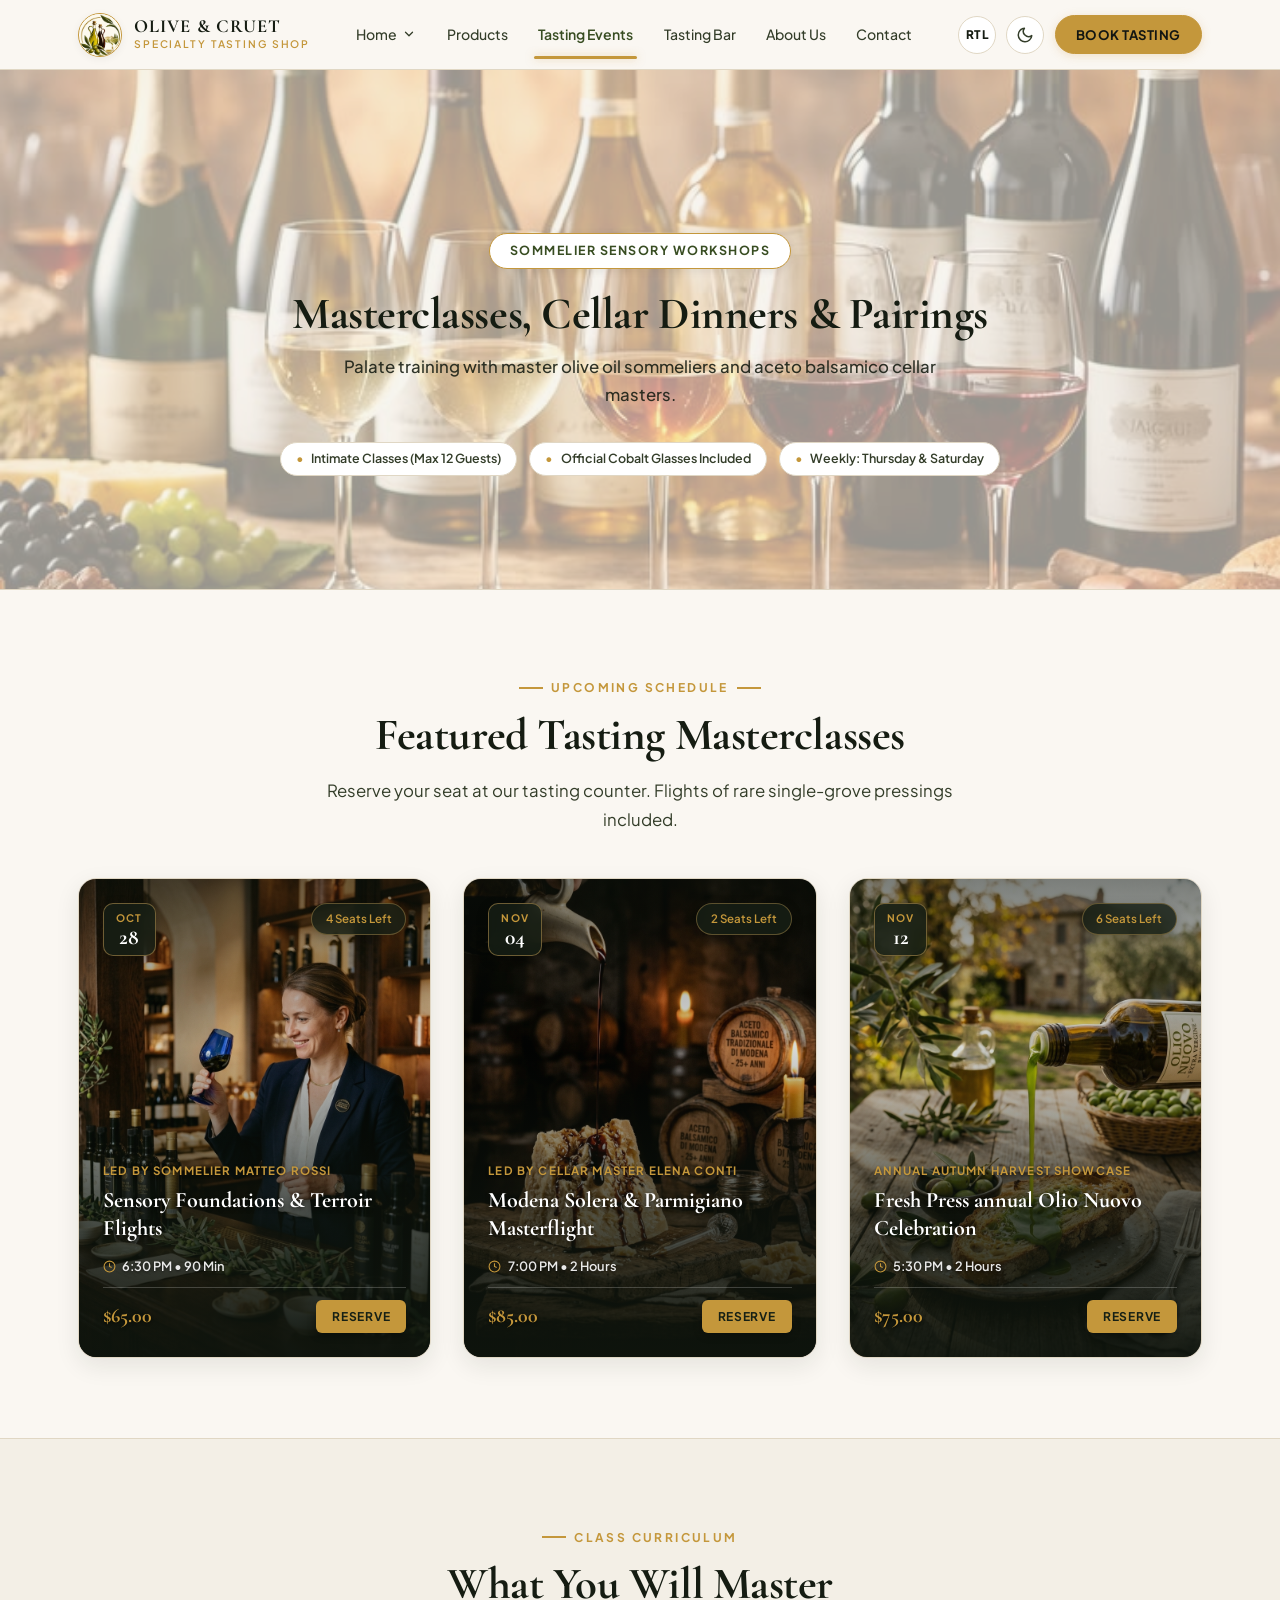
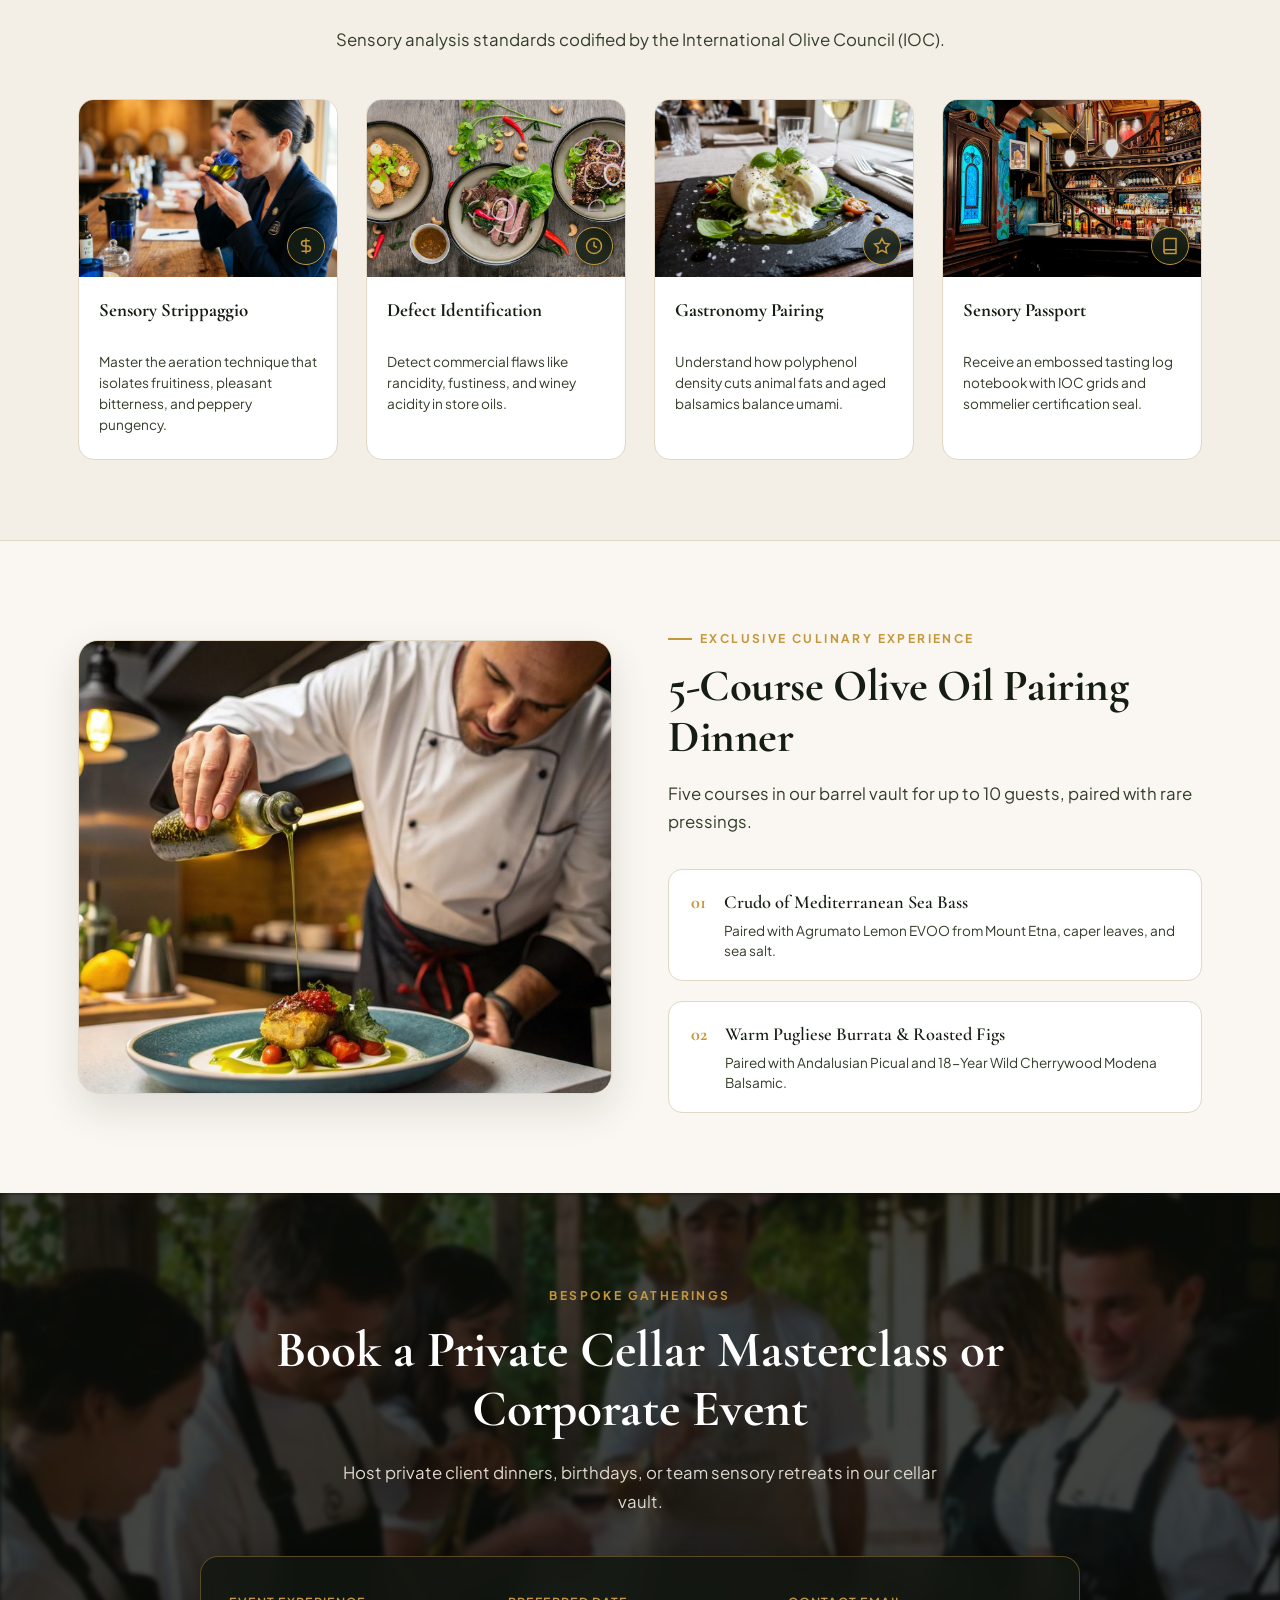
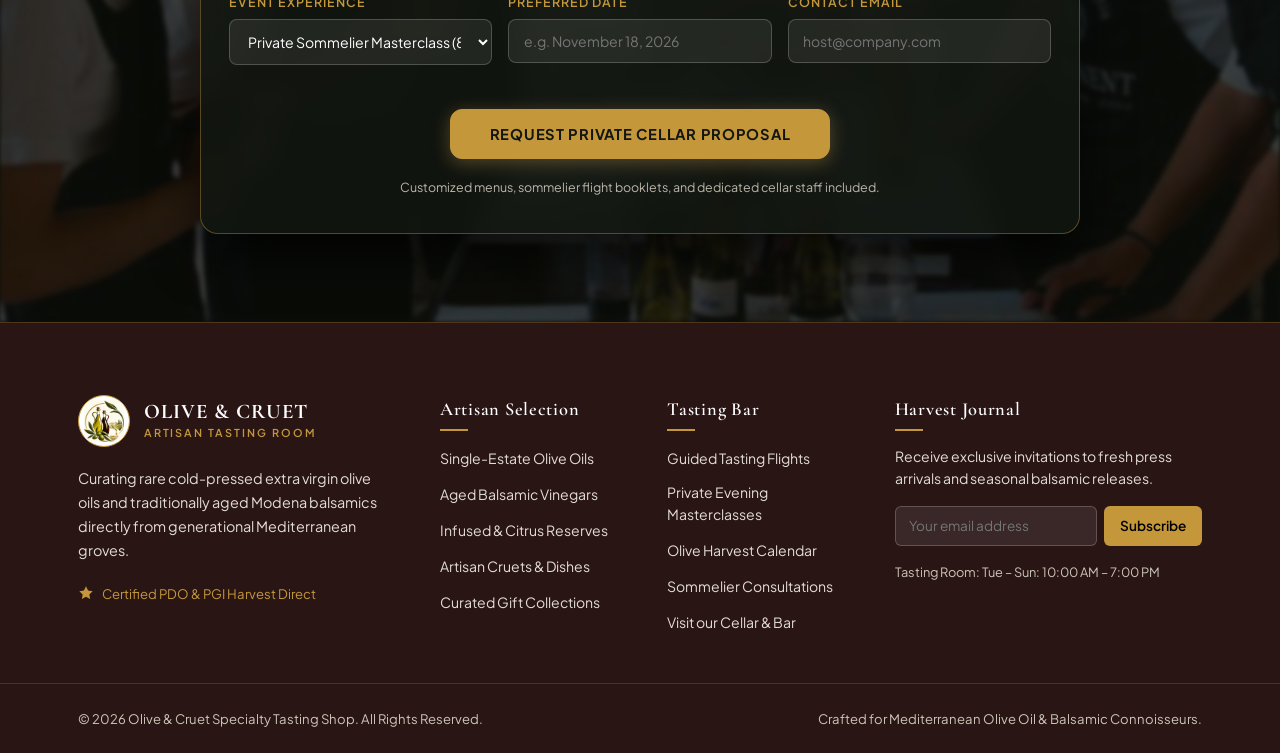
==== commit cec840d5: "update" ====
--- a/events.html
+++ b/events.html
@@ -287,9 +287,10 @@
               <h3 class="event-card-title">Sensory Foundations &amp; Terroir Flights</h3>
               <div class="event-card-meta-row">
                 <span class="event-meta-time">
-                  <svg viewBox="0 0 24 24" width="13" height="13" fill="none" stroke="currentColor" stroke-width="2" aria-hidden="true">
-                    <circle cx="12" cy="12" r="10"/>
-                    <path d="M12 6v6l4 2"/>
+                  <svg viewBox="0 0 24 24" width="13" height="13" fill="none" stroke="currentColor" stroke-width="2"
+                    aria-hidden="true">
+                    <circle cx="12" cy="12" r="10" />
+                    <path d="M12 6v6l4 2" />
                   </svg>
                   6:30 PM &bull; 90 Min
                 </span>
@@ -323,9 +324,10 @@
               <h3 class="event-card-title">Modena Solera &amp; Parmigiano Masterflight</h3>
               <div class="event-card-meta-row">
                 <span class="event-meta-time">
-                  <svg viewBox="0 0 24 24" width="13" height="13" fill="none" stroke="currentColor" stroke-width="2" aria-hidden="true">
-                    <circle cx="12" cy="12" r="10"/>
-                    <path d="M12 6v6l4 2"/>
+                  <svg viewBox="0 0 24 24" width="13" height="13" fill="none" stroke="currentColor" stroke-width="2"
+                    aria-hidden="true">
+                    <circle cx="12" cy="12" r="10" />
+                    <path d="M12 6v6l4 2" />
                   </svg>
                   7:00 PM &bull; 2 Hours
                 </span>
@@ -356,12 +358,13 @@
 
             <div class="event-card-body">
               <span class="event-instructor-tag">Annual Autumn Harvest Showcase</span>
-              <h3 class="event-card-title">Fresh Press Olio Nuovo Celebration</h3>
+              <h3 class="event-card-title">Fresh Press annual Olio Nuovo Celebration</h3>
               <div class="event-card-meta-row">
                 <span class="event-meta-time">
-                  <svg viewBox="0 0 24 24" width="13" height="13" fill="none" stroke="currentColor" stroke-width="2" aria-hidden="true">
-                    <circle cx="12" cy="12" r="10"/>
-                    <path d="M12 6v6l4 2"/>
+                  <svg viewBox="0 0 24 24" width="13" height="13" fill="none" stroke="currentColor" stroke-width="2"
+                    aria-hidden="true">
+                    <circle cx="12" cy="12" r="10" />
+                    <path d="M12 6v6l4 2" />
                   </svg>
                   5:30 PM &bull; 2 Hours
                 </span>
--- a/assets/css/style.css
+++ b/assets/css/style.css
@@ -95,6 +95,7 @@
   box-sizing: border-box;
   margin: 0;
   padding: 0;
+  -webkit-tap-highlight-color: transparent;
 }
 
 html {
@@ -497,6 +498,15 @@
   flex-shrink: 0;
 }
 
+/* Mobile & Tablet Header: Dark Mode, RTL, and CTA buttons are strictly inside the mobile menu drawer */
+@media (max-width: 1119px) {
+  .site-header .header-actions .util-btn,
+  .site-header .header-actions .header-cta-btn,
+  .site-header .header-actions .login-btn {
+    display: none !important;
+  }
+}
+
 /* Icon Buttons (RTL, Dark Mode) */
 .util-btn {
   width: 38px;
@@ -662,7 +672,28 @@
   align-items: center;
   justify-content: center;
   cursor: pointer;
-  transition: background-color var(--transition-fast);
+  outline: none;
+  -webkit-tap-highlight-color: transparent !important;
+  user-select: none;
+  -webkit-user-select: none;
+  transition: all var(--transition-fast);
+}
+
+.menu-toggle-btn:focus,
+.menu-toggle-btn:focus-visible,
+.menu-toggle-btn:active {
+  outline: none !important;
+  border-color: var(--gold-accent) !important;
+  color: var(--gold-accent) !important;
+  background: var(--bg-surface) !important;
+  box-shadow: 0 0 0 2px var(--gold-glow) !important;
+  -webkit-tap-highlight-color: transparent !important;
+}
+
+.menu-toggle-btn:hover {
+  background: var(--bg-elevated);
+  border-color: var(--gold-accent);
+  color: var(--gold-accent);
 }
 
 @media (min-width: 1120px) {
@@ -799,6 +830,25 @@
   align-items: center;
   justify-content: center;
   cursor: pointer;
+  outline: none;
+  -webkit-tap-highlight-color: transparent !important;
+  transition: all var(--transition-fast);
+}
+
+.drawer-close-btn:focus,
+.drawer-close-btn:focus-visible,
+.drawer-close-btn:active {
+  outline: none !important;
+  border-color: var(--gold-accent) !important;
+  color: var(--gold-accent) !important;
+  box-shadow: 0 0 0 2px var(--gold-glow) !important;
+  -webkit-tap-highlight-color: transparent !important;
+}
+
+.drawer-close-btn:hover {
+  background: var(--bg-surface);
+  color: var(--text-primary);
+  border-color: var(--gold-accent);
 }
 
 .drawer-close-btn svg {
@@ -6279,6 +6329,7 @@
   min-height: 1.7rem;
   display: -webkit-box;
   -webkit-line-clamp: 1;
+  line-clamp: 1;
   -webkit-box-orient: vertical;
   overflow: hidden;
 }
@@ -6291,6 +6342,7 @@
   min-height: 4.1rem;
   display: -webkit-box;
   -webkit-line-clamp: 3;
+  line-clamp: 3;
   -webkit-box-orient: vertical;
   overflow: hidden;
 }
--- a/assets/css/responsive.css
+++ b/assets/css/responsive.css
@@ -359,7 +359,7 @@
   /* Hide header utility buttons and header CTA on mobile.
      The CTA button is placed strictly INSIDE the mobile menu drawer */
   .header-actions .util-btn {
-    display: none;
+    display: none !important;
   }
 
   .header-actions .login-btn,
@@ -367,10 +367,11 @@
     display: none !important;
   }
 
-
   .menu-toggle-btn {
     width: 36px;
     height: 36px;
+    outline: none !important;
+    -webkit-tap-highlight-color: transparent !important;
   }
 
   .hero-heading {
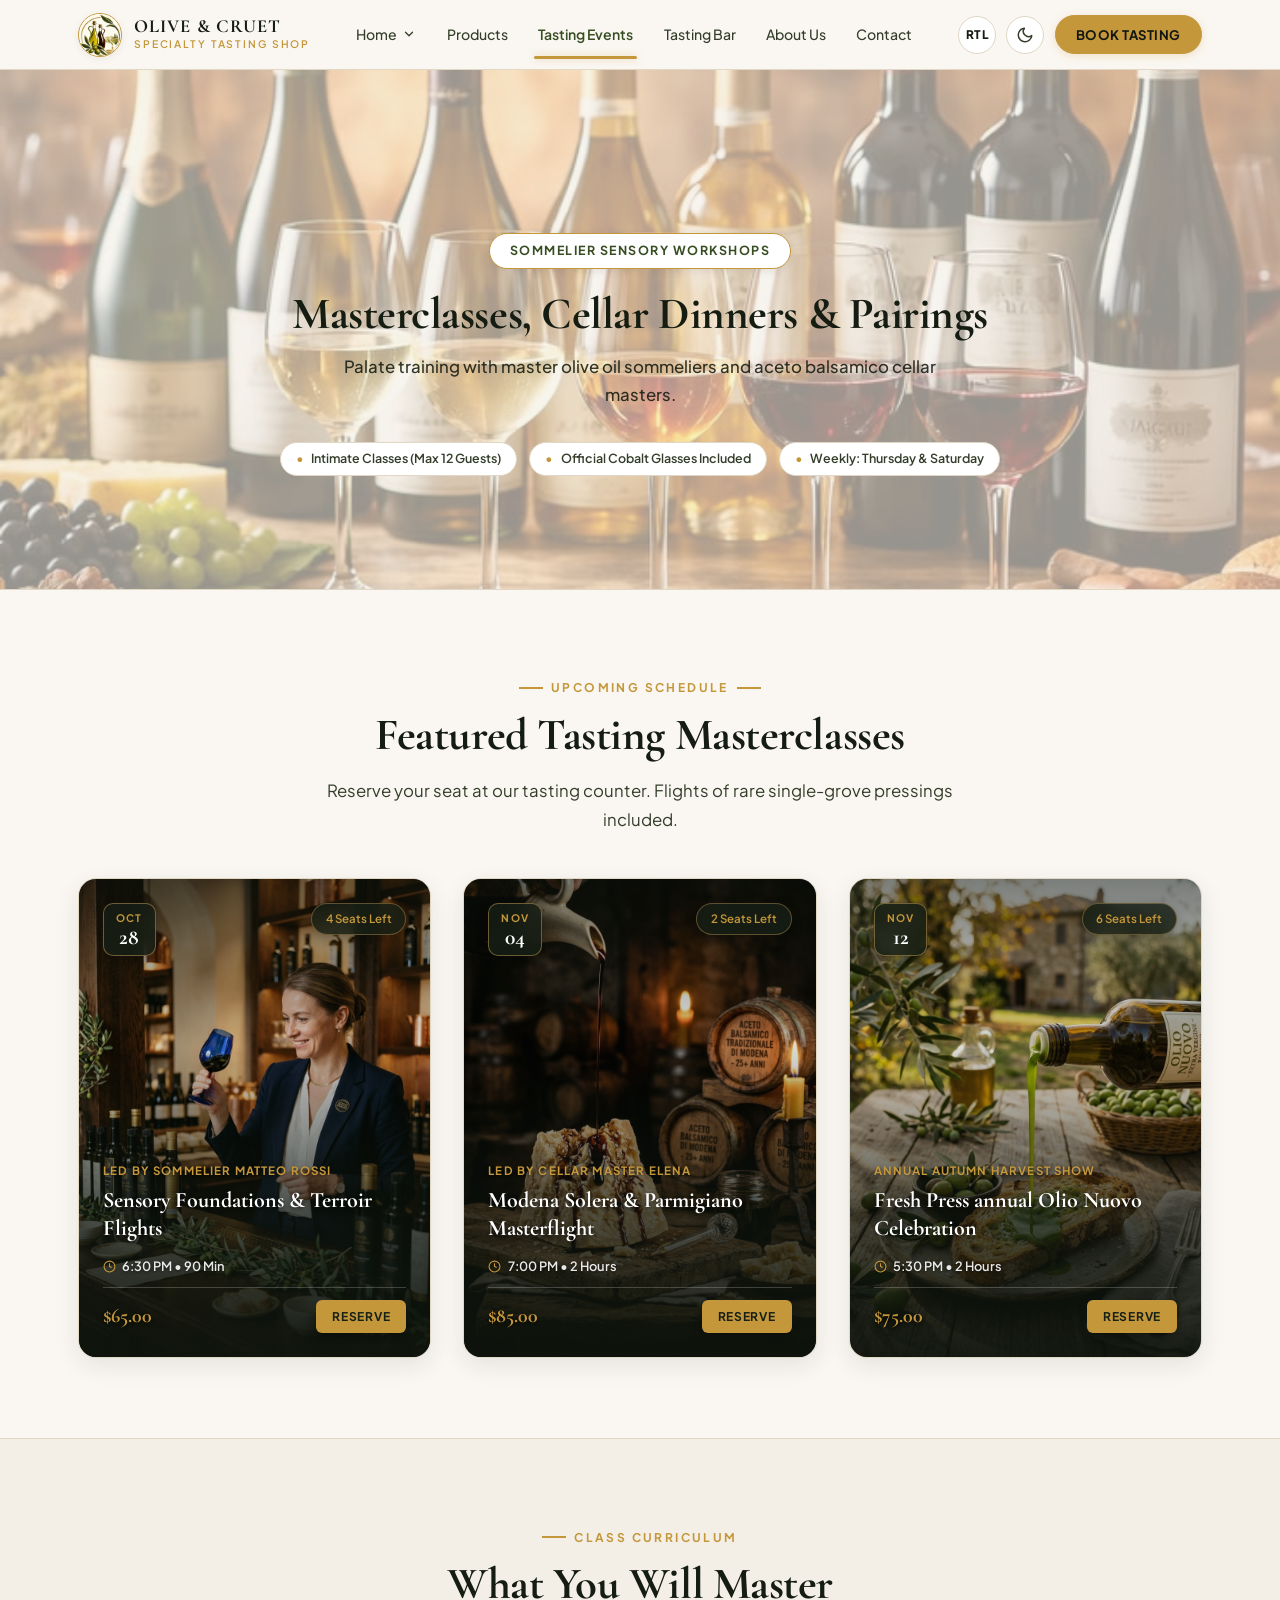
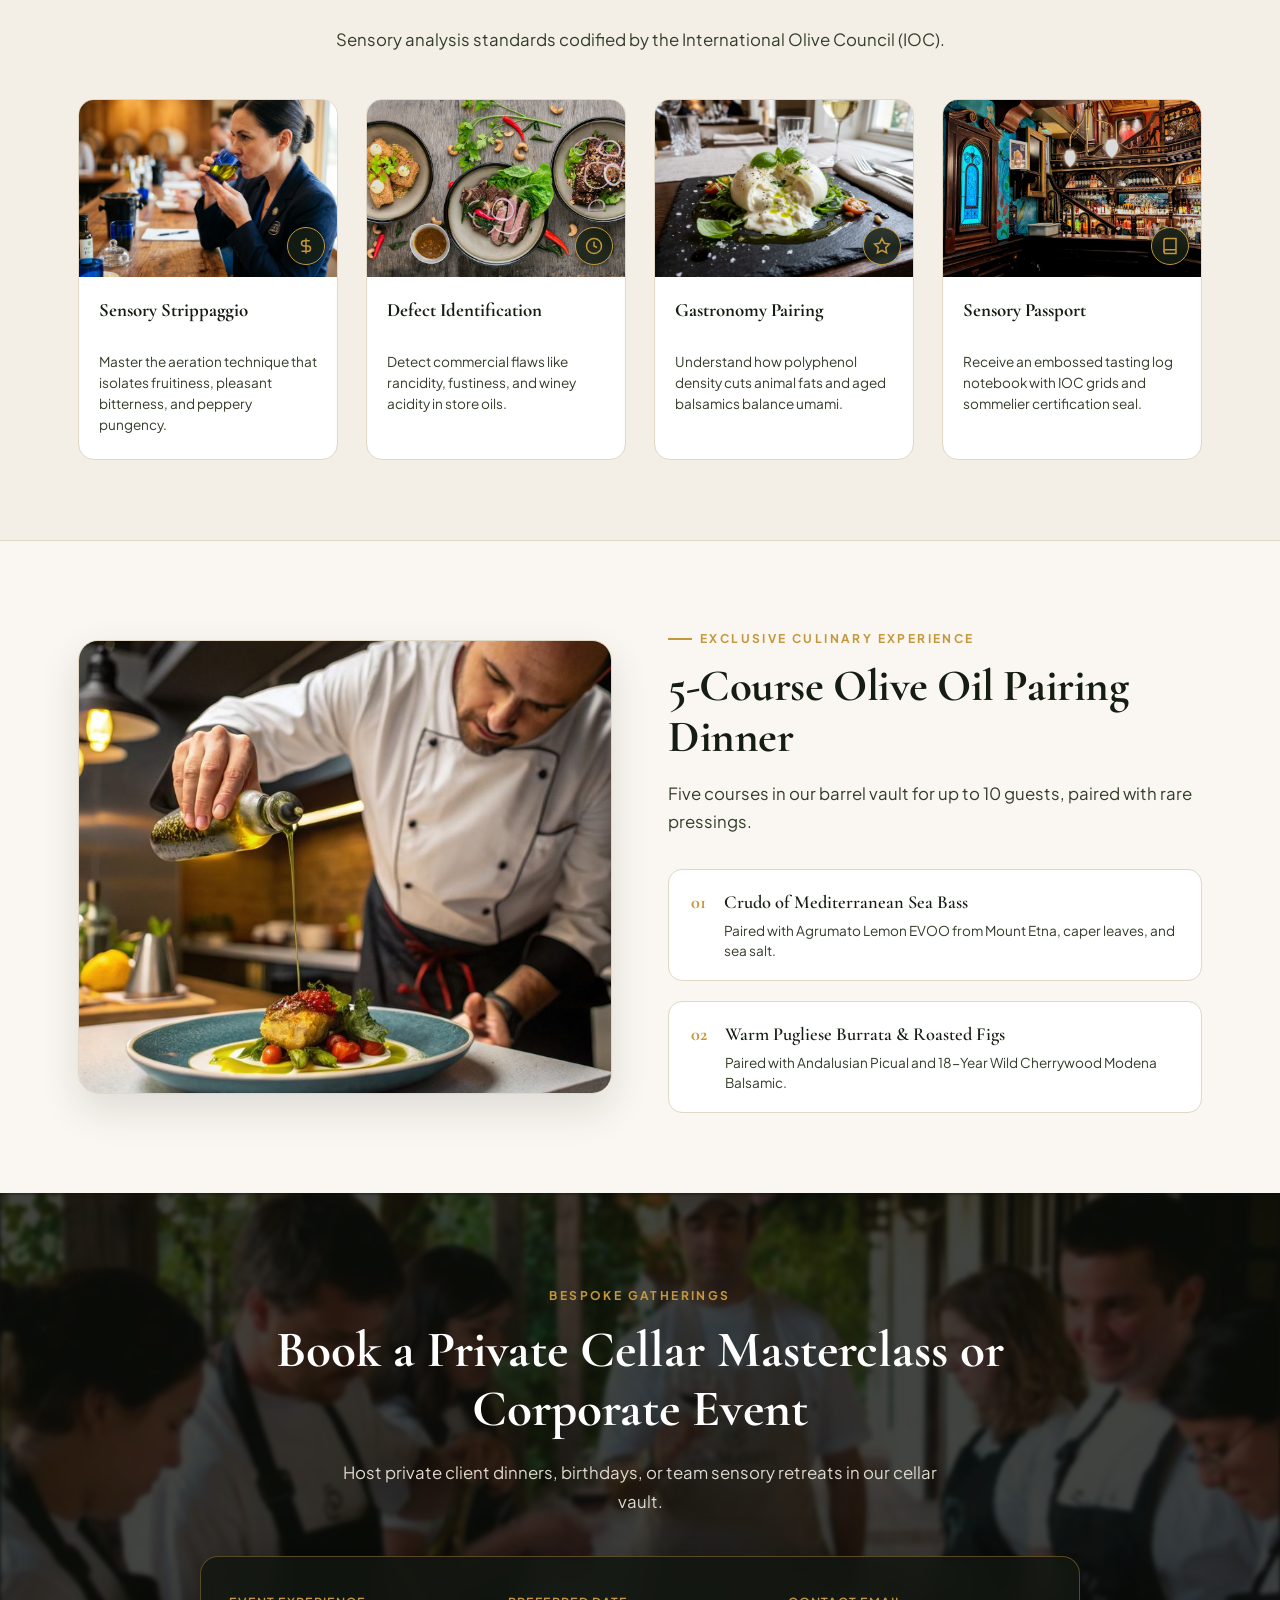
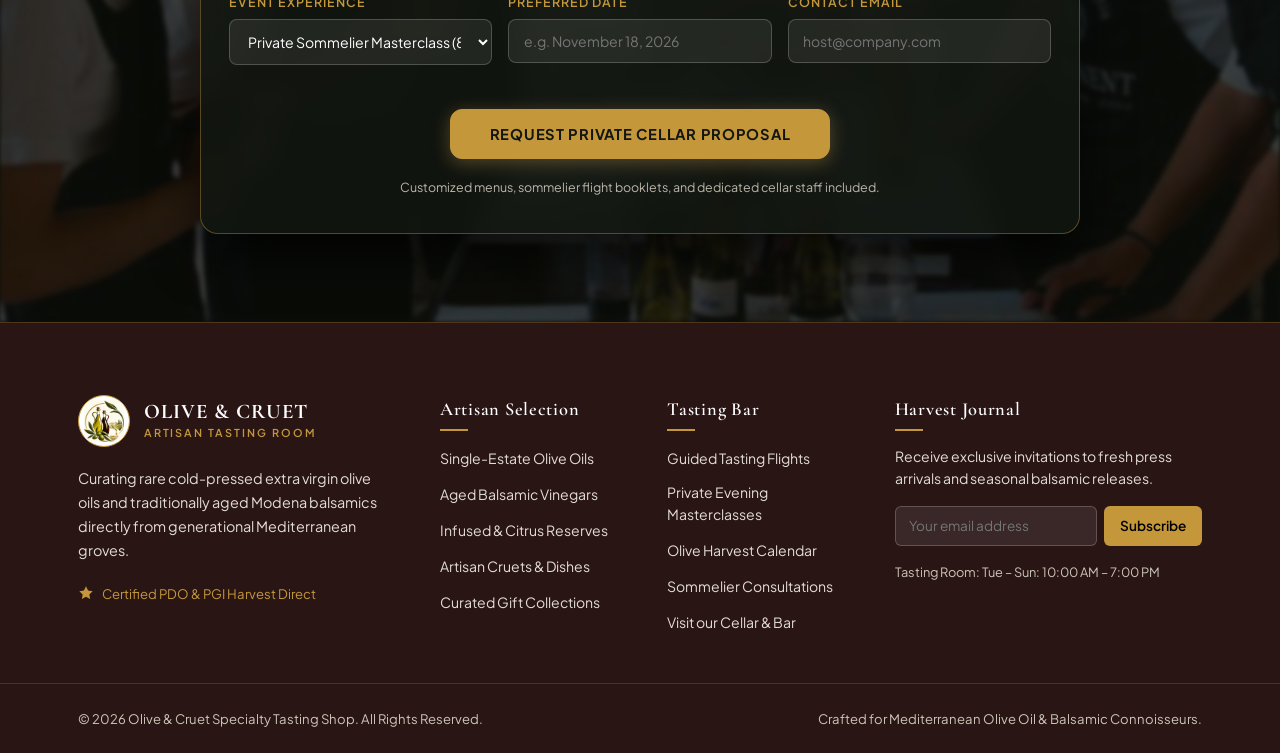
==== commit c82b3733: "update" ====
--- a/events.html
+++ b/events.html
@@ -320,7 +320,7 @@
             </div>
 
             <div class="event-card-body">
-              <span class="event-instructor-tag">Led by Cellar Master Elena Conti</span>
+              <span class="event-instructor-tag">Led by Cellar Master Elena </span>
               <h3 class="event-card-title">Modena Solera &amp; Parmigiano Masterflight</h3>
               <div class="event-card-meta-row">
                 <span class="event-meta-time">
@@ -357,7 +357,7 @@
             </div>
 
             <div class="event-card-body">
-              <span class="event-instructor-tag">Annual Autumn Harvest Showcase</span>
+              <span class="event-instructor-tag">Annual Autumn Harvest Show</span>
               <h3 class="event-card-title">Fresh Press annual Olio Nuovo Celebration</h3>
               <div class="event-card-meta-row">
                 <span class="event-meta-time">
